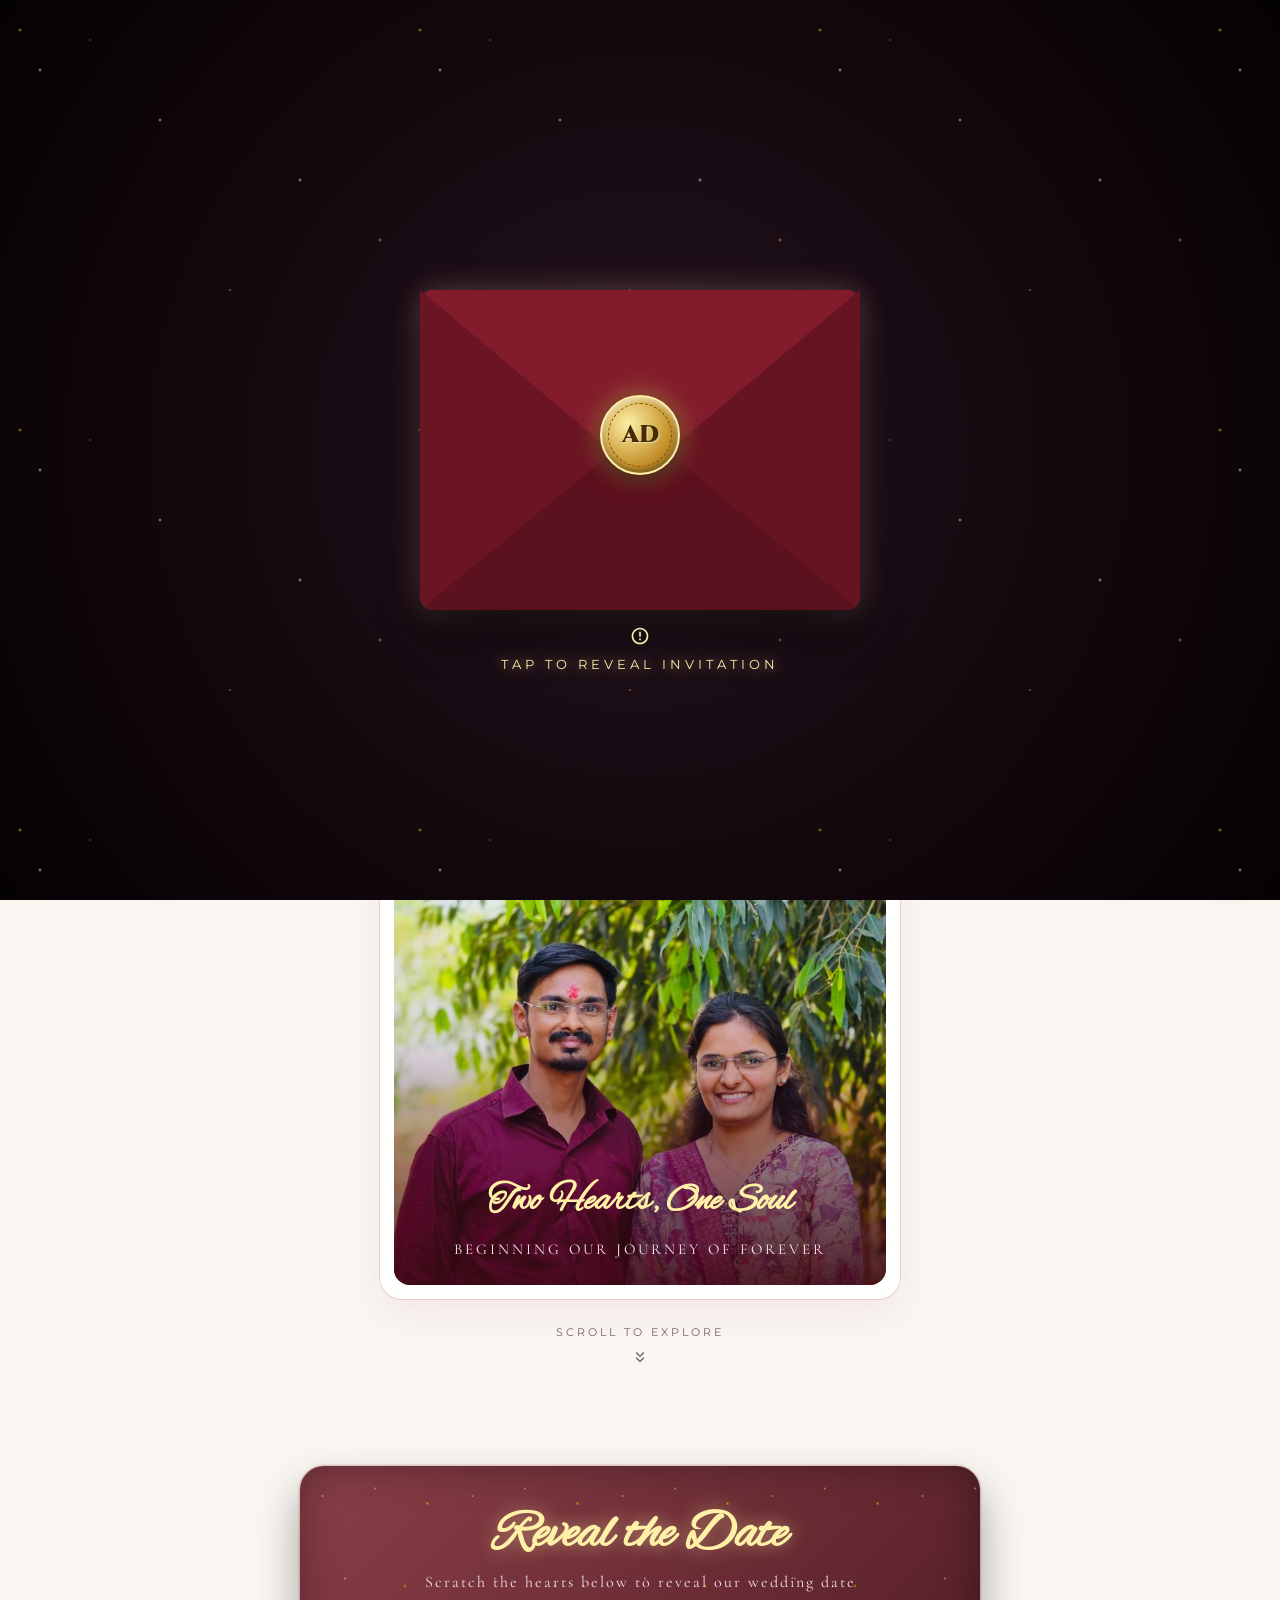
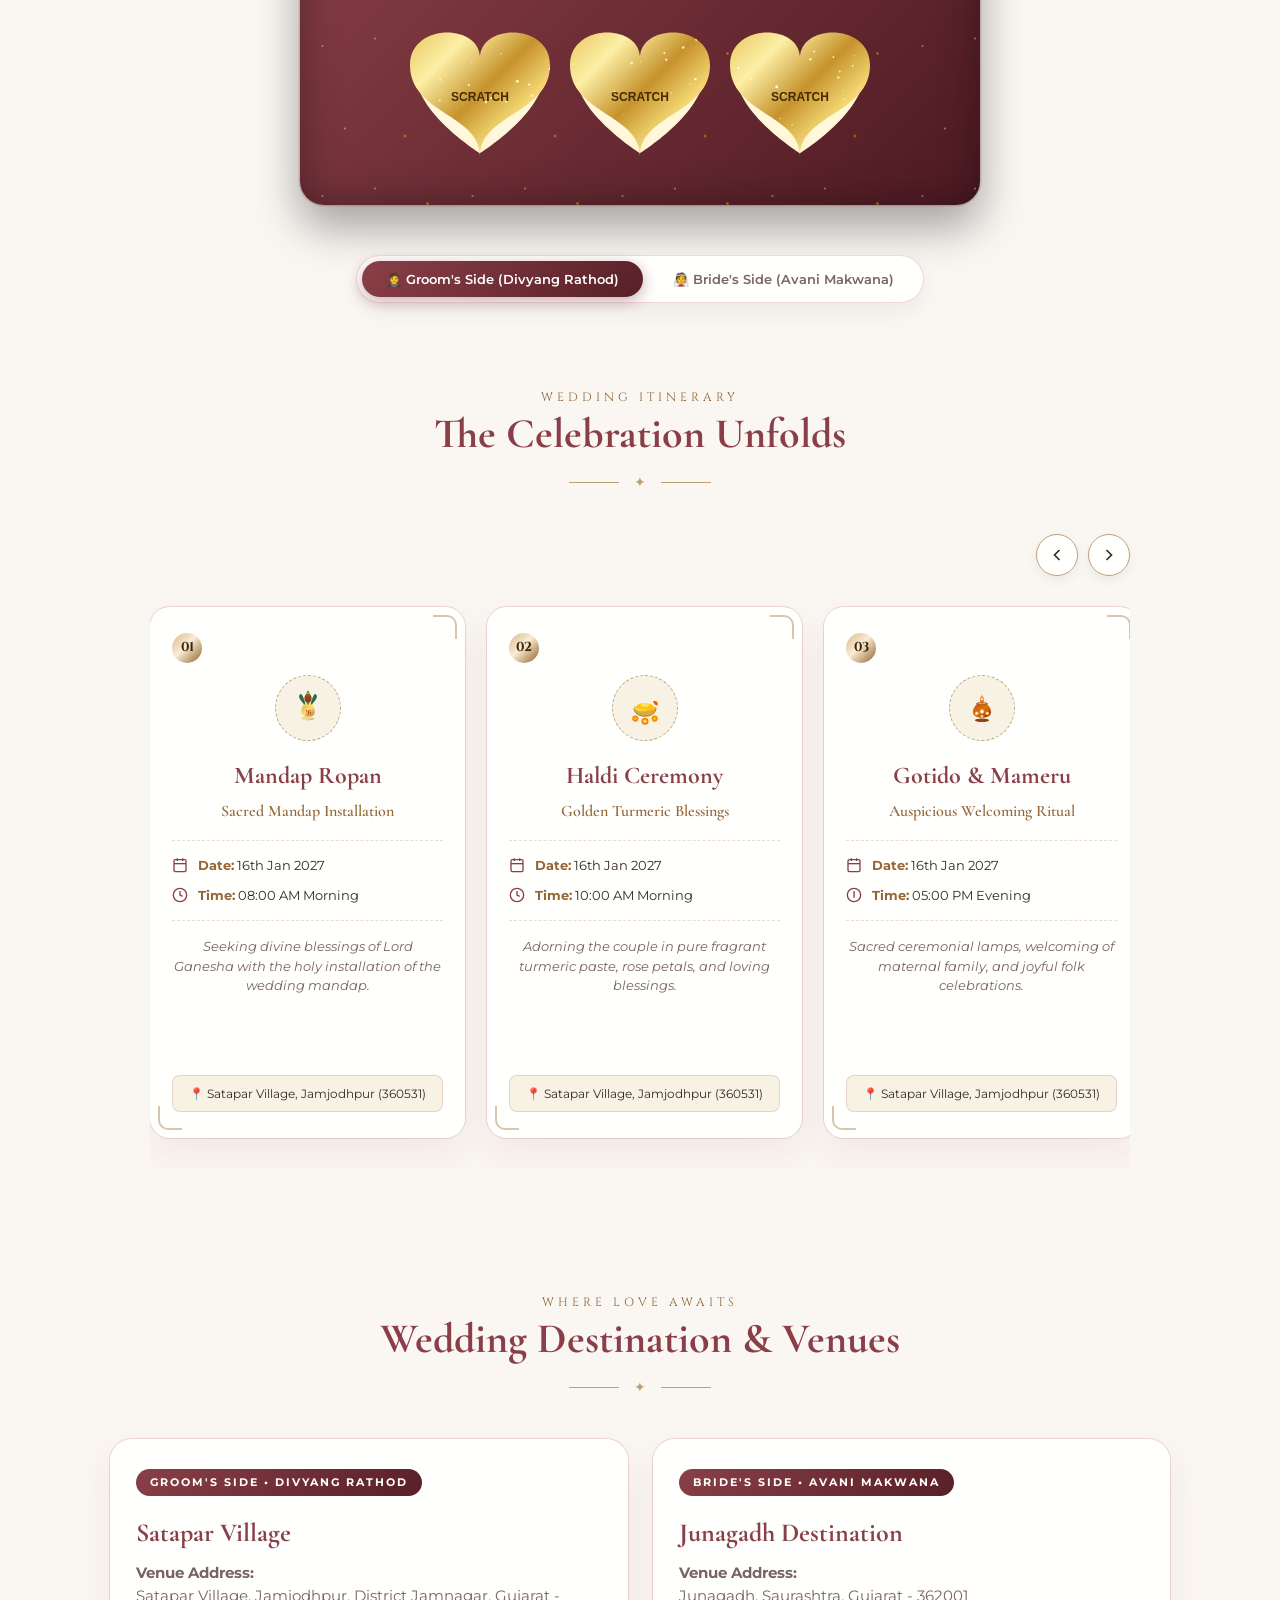
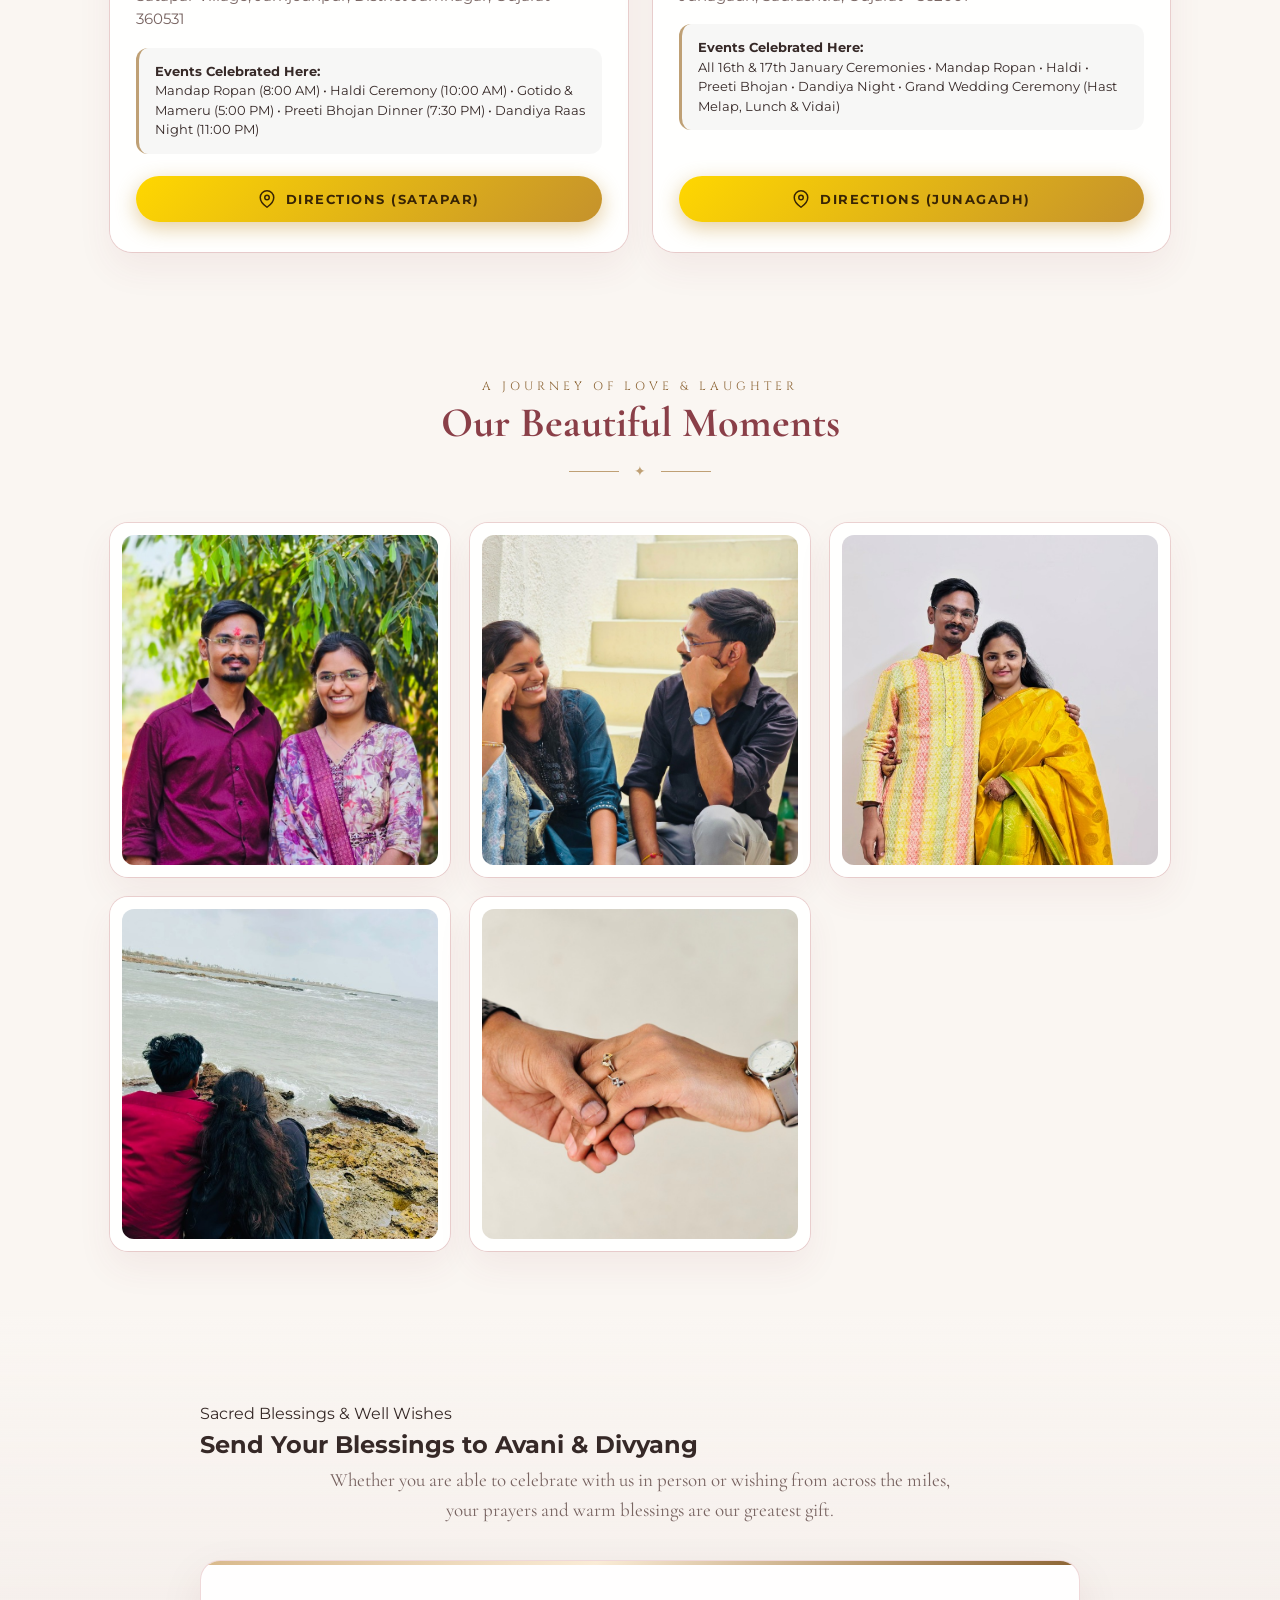
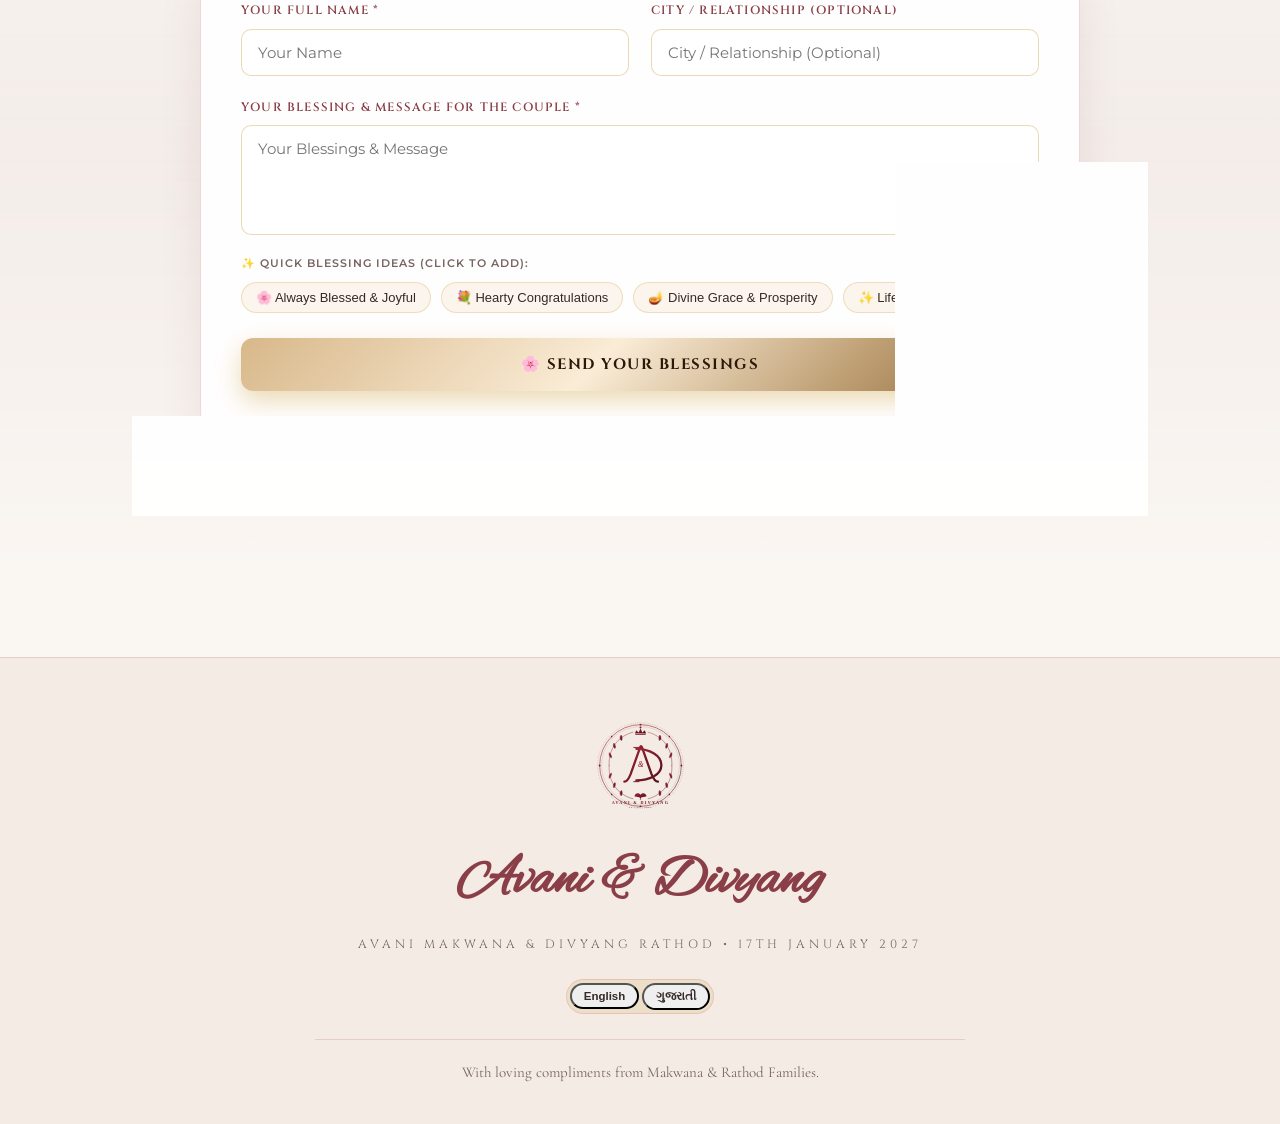
==== index.html @ 3aa47f98 "Avani and Divyang Royal Wedding Website with Modern Pastel Theme and Private Dashboard" ====
<!DOCTYPE html>
<html lang="en">
<head>
  <meta charset="UTF-8">
  <meta name="viewport" content="width=device-width, initial-scale=1.0, maximum-scale=5.0">
  <title>Avani &amp; Divyang | Royal Wedding Invitation</title>
  <meta name="description" content="Wedding celebration of Avani Makwana & Divyang Rathod - 17th January 2027. અવની મકવાણા અને દિવ્યાંગ રાઠોડનો શુભ લગ્ન મહોત્સવ.">
  <link rel="icon" type="image/svg+xml" href="assets/images/ad-logo.svg">

  <!-- Stylesheets -->
  <link rel="stylesheet" href="css/style.css">
  <link rel="stylesheet" href="css/envelope.css">
  <link rel="stylesheet" href="css/scratch.css">
</head>
<body>

  <!-- Audio Element -->
  <audio id="wedding-audio" loop preload="auto">
    <source src="assets/audio/wedding_music.m4a" type="audio/mp4">
  </audio>

  <!-- Floating Audio Controller (Bottom Right) -->
  <button id="audio-toggle" class="audio-toggle-float paused" aria-label="Toggle background music" title="Wedding Shehnai & Melody">
    <div class="audio-waves">
      <span class="audio-wave-bar"></span>
      <span class="audio-wave-bar"></span>
      <span class="audio-wave-bar"></span>
      <span class="audio-wave-bar"></span>
    </div>
  </button>

  <!-- ======================================================================
       3D ENVELOPE OPENING EXPERIENCE (MODAL OVERLAY)
       ====================================================================== -->
  <div id="envelope-modal" class="envelope-modal">
    <div class="envelope-stars"></div>
    
    <div id="envelope-wrapper" class="envelope-wrapper">
      <div class="envelope">
        <div class="pocket-left"></div>
        <div class="pocket-right"></div>
        <div class="pocket-bottom"></div>
        
        <!-- Inside Card that glides up -->
        <div class="card-slip">
          <div class="slip-shree">
            <span class="lang-en">|| Shree Ganeshay Namah ||</span>
            <span class="lang-gu">॥ શ્રી ગણેશાય નમઃ ॥</span>
          </div>
          <img src="assets/images/ad-logo.svg" alt="AD Monogram" class="slip-crest">
          <div class="slip-names">
            <span class="lang-en">Avani &amp; Divyang</span>
            <span class="lang-gu" style="font-family: 'Noto Serif Gujarati', serif; font-size: 28px;">અવની &amp; દિવ્યાંગ</span>
          </div>
          <div class="slip-fullnames">
            <span class="lang-en">Avani Makwana &amp; Divyang Rathod</span>
            <span class="lang-gu" style="font-family: 'Noto Serif Gujarati', serif; font-size: 13px;">અવની મકવાણા સંગાથે દિવ્યાંગ રાઠોડ</span>
          </div>
          <div class="slip-date">
            <span class="lang-en">17TH JANUARY 2027</span>
            <span class="lang-gu" style="font-family: 'Noto Serif Gujarati', serif;">૧૭ જાન્યુઆરી ૨૦૨૭</span>
          </div>
        </div>

        <!-- Top Flap -->
        <div class="flap-top"></div>

        <!-- Wax Seal: Always A & D -->
        <div id="wax-seal" class="wax-seal">
          <div class="wax-seal-inner">
            <span class="wax-seal-text">AD</span>
          </div>
        </div>
      </div>

      <!-- Tap to reveal pulsing hint -->
      <div class="tap-reveal-hint">
        <svg viewBox="0 0 24 24"><path d="M12 2C6.48 2 2 6.48 2 12s4.48 10 10 10 10-4.48 10-10S17.52 2 12 2zm0 18c-4.41 0-8-3.59-8-8s3.59-8 8-8 8 3.59 8 8-3.59 8-8 8zm-1-13h2v6h-2zm0 8h2v2h-2z"/></svg>
        <span class="lang-en">Tap to Reveal Invitation</span>
        <span class="lang-gu">કંકોતરી ખોલવા માટે ક્લિક કરો</span>
      </div>
    </div>
  </div>

  <!-- ======================================================================
       TOP NAVIGATION BAR (SINGLE URL WITH ENGLISH & GUJARATI BUTTONS)
       ====================================================================== -->
  <header class="site-header">
    <div class="nav-container">
      <a href="#hero" class="nav-monogram">
        <img src="assets/images/ad-logo.svg" alt="AD" class="nav-monogram-icon">
        <span>A &amp; D</span>
      </a>

      <div class="nav-controls">
        <!-- English and Gujarati Instant Toggle Buttons -->
        <div class="lang-switcher-group">
          <button id="btn-lang-en" class="lang-link-btn active" onclick="setLanguage('en')">English</button>
          <button id="btn-lang-gu" class="lang-link-btn" onclick="setLanguage('gu')">ગુજરાતી</button>
        </div>

        <!-- Day / Night Mode Toggle -->
        <button id="theme-toggle" class="theme-btn" aria-label="Toggle Night Mode" title="Light / Dark Theme">
          <svg width="18" height="18" viewBox="0 0 24 24" fill="none" stroke="currentColor" stroke-width="2"><path d="M21 12.79A9 9 0 1 1 11.21 3 7 7 0 0 0 21 12.79z"/></svg>
        </button>
      </div>
    </div>
  </header>

  <!-- ======================================================================
       HERO & AUSPICIOUS INVOCATION
       ====================================================================== -->
  <section id="hero" class="hero-section">
    <div class="container">

      <!-- Auspicious Shree Ganesha -->
      <div class="shree-ganesh-block">
        <img src="assets/images/ganesha.svg" alt="Lord Ganesha" class="ganesh-symbol">
        <div class="shree-ganesh-text">
          <span class="lang-en">|| Shree Ganeshay Namah ||</span>
          <span class="lang-gu">॥ શ્રી ગણેશાય નમઃ ॥</span>
        </div>
        <p class="shree-shlok lang-en">“May Lord Ganesha bless this union with wisdom, joy, and eternal harmony.”</p>
        <p class="shree-shlok lang-gu">“વક્રતુણ્ડ મહાકાય સૂર્યકોટિ સમપ્રભ । નિર્વિઘ્નં કુરુ મે દેવ સર્વકાર્યેષુ સર્વદા ॥”</p>
      </div>

      <!-- Luxury AD Monogram Logo Crest (Deep Crimson, No Gold) -->
      <div class="ad-crest-wrapper" onclick="window.reopenEnvelope()" title="Click to view Envelope opening animation again">
        <img src="assets/images/ad-logo.svg" alt="Avani & Divyang Monogram Logo" class="ad-crest-img">
      </div>

      <p class="wedding-invite-heading lang-en">Together with their families, invite you to celebrate</p>
      <p class="wedding-invite-heading lang-gu" style="font-family: 'Noto Serif Gujarati', serif; font-size: 15px;">સ્નેહી સ્વજન, આપશ્રીને સહર્ષ જણાવતાં આનંદ થાય છે કે</p>

      <h1 class="couple-names-grand">
        <span class="lang-en">Avani &amp; Divyang</span>
        <span class="lang-gu" style="font-family: 'Noto Serif Gujarati', serif; font-size: 56px;">અવની અને દિવ્યાંગ</span>
      </h1>

      <h2 class="couple-full-names lang-en">Avani Makwana <span>with</span> Divyang Rathod</h2>
      <h2 class="couple-full-names lang-gu" style="font-family: 'Noto Serif Gujarati', serif;">
        અવની મકવાણા <span>સંગાથે</span> દિવ્યાંગ રાઠોડ
      </h2>

      <!-- Wedding Date Pill -->
      <div class="wedding-main-date-badge">
        <div class="date-day">
          <span class="lang-en">17</span>
          <span class="lang-gu">૧૭</span>
        </div>
        <div class="date-divider"></div>
        <div class="date-details">
          <div class="date-month-year">
            <span class="lang-en">JANUARY 2027</span>
            <span class="lang-gu">જાન્યુઆરી ૨૦૨૭</span>
          </div>
          <div class="date-city">
            <span class="lang-en">JUNAGADH, GUJARAT</span>
            <span class="lang-gu">જૂનાગઢ, ગુજરાત</span>
          </div>
        </div>
      </div>

      <!-- Hero Couple Portrait Showcase -->
      <div class="hero-portrait-card">
        <div class="hero-portrait-img-box">
          <img src="assets/images/couple-1.jpg" alt="Avani and Divyang" class="hero-portrait-img">
          <div class="hero-portrait-overlay">
            <h3 class="hero-tagline lang-en">Two Hearts, One Soul</h3>
            <p class="hero-subtag lang-en">Beginning our journey of forever</p>
            <h3 class="hero-tagline lang-gu" style="font-family: 'Noto Serif Gujarati', serif; font-size: 26px;">બે હૃદય, એક પવિત્ર બંધન</h3>
            <p class="hero-subtag lang-gu" style="font-family: 'Noto Serif Gujarati', serif; font-size: 14px;">જીવનભરના સંગાથની મંગલ શરૂઆત</p>
          </div>
        </div>
      </div>

      <div class="scroll-hint">
        <span class="lang-en">Scroll to Explore</span>
        <span class="lang-gu">નીચે સ્ક્રોલ કરી વિગતો જુઓ</span>
        <svg width="18" height="18" viewBox="0 0 24 24" fill="none" stroke="currentColor" stroke-width="2"><path d="M7 13l5 5 5-5M7 6l5 5 5-5"/></svg>
      </div>

    </div>
  </section>

  <!-- ======================================================================
       INTERACTIVE "REVEAL THE DATE" SCRATCH CARD
       ====================================================================== -->
  <section class="container">
    <div class="scratch-section">
      <div class="scratch-header">
        <h2 class="scratch-title lang-en">Reveal the Date</h2>
        <p class="scratch-subtitle lang-en">Scratch the hearts below to reveal our wedding date</p>
        <h2 class="scratch-title lang-gu" style="font-family: 'Noto Serif Gujarati', serif; font-size: 34px;">તારીખ દર્શન</h2>
        <p class="scratch-subtitle lang-gu" style="font-family: 'Noto Serif Gujarati', serif; font-size: 15px;">શુભ લગ્ન તારીખ જાણવા નીચેના સોનેરી હૃદયને સ્ક્રેચ કરો</p>
      </div>

      <!-- 3 Golden Scratch Hearts (Day / Month / Year) -->
      <div class="hearts-container">
        <!-- Heart 1: Day -->
        <div class="heart-card" data-heart="day">
          <div class="heart-revealed">
            <span class="unit-label lang-en">DAY</span>
            <span class="unit-value lang-en">17</span>
            <span class="unit-label lang-gu">તારીખ</span>
            <span class="unit-value lang-gu">૧૭</span>
          </div>
          <canvas class="heart-canvas"></canvas>
        </div>

        <!-- Heart 2: Month -->
        <div class="heart-card" data-heart="month">
          <div class="heart-revealed">
            <span class="unit-label lang-en">MONTH</span>
            <span class="unit-value lang-en">JAN</span>
            <span class="unit-label lang-gu">માસ</span>
            <span class="unit-value lang-gu" style="font-size: 20px;">જાન્યુ.</span>
          </div>
          <canvas class="heart-canvas"></canvas>
        </div>

        <!-- Heart 3: Year -->
        <div class="heart-card" data-heart="year">
          <div class="heart-revealed">
            <span class="unit-label lang-en">YEAR</span>
            <span class="unit-value lang-en">2027</span>
            <span class="unit-label lang-gu">વર્ષ</span>
            <span class="unit-value lang-gu">૨૦૨૭</span>
          </div>
          <canvas class="heart-canvas"></canvas>
        </div>
      </div>

      <!-- Reveal Celebration & Live Countdown Timer -->
      <div id="reveal-celebration" class="reveal-celebration">
        <div class="celebration-date-text lang-en">17th January 2027</div>
        <div class="celebration-tag lang-en">The Auspicious Wedding Day</div>
        <div class="celebration-date-text lang-gu">૧૭ જાન્યુઆરી ૨૦૨૭</div>
        <div class="celebration-tag lang-gu" style="font-family: 'Noto Serif Gujarati', serif; font-size: 26px;">શુભ લગ્ન સમારંભ દિન</div>

        <!-- Live Countdown Timer -->
        <div class="countdown-grid">
          <div class="countdown-box">
            <span id="count-days" class="countdown-number">00</span>
            <span id="label-days" class="countdown-label">Days</span>
          </div>
          <div class="countdown-box">
            <span id="count-hours" class="countdown-number">00</span>
            <span id="label-hours" class="countdown-label">Hours</span>
          </div>
          <div class="countdown-box">
            <span id="count-mins" class="countdown-number">00</span>
            <span id="label-mins" class="countdown-label">Minutes</span>
          </div>
          <div class="countdown-box">
            <span id="count-secs" class="countdown-number">00</span>
            <span id="label-secs" class="countdown-label">Seconds</span>
          </div>
        </div>

        <div class="scratch-actions">
          <button class="btn-gold" onclick="window.addToGoogleCalendar()">
            <svg width="18" height="18" viewBox="0 0 24 24" fill="none" stroke="currentColor" stroke-width="2"><rect x="3" y="4" width="18" height="18" rx="2" ry="2"/><line x1="16" y1="2" x2="16" y2="6"/><line x1="8" y1="2" x2="8" y2="6"/><line x1="3" y1="10" x2="21" y2="10"/></svg>
            <span class="lang-en">Save to Google Calendar</span>
            <span class="lang-gu">ગૂગલ કેલેન્ડરમાં ઉમેરો</span>
          </button>
        </div>
      </div>

    </div>
  </section>

  <!-- ======================================================================
       GROOM SIDE / BRIDE SIDE FILTER PILL
       ====================================================================== -->
  <div class="container">
    <div class="side-selector-container">
      <div class="side-toggle-pill">
        <button class="side-btn active" data-side="groom">
          <span class="lang-en">🤵 Groom's Side (Divyang Rathod)</span>
          <span class="lang-gu">🤵 વર પક્ષ (દિવ્યાંગ રાઠોડ)</span>
        </button>
        <button class="side-btn" data-side="bride">
          <span class="lang-en">👰 Bride's Side (Avani Makwana)</span>
          <span class="lang-gu">👰 કન્યા પક્ષ (અવની મકવાણા)</span>
        </button>
      </div>
    </div>
  </div>

  <!-- ======================================================================
       WEDDING ITINERARY & CEREMONY CARDS CAROUSEL
       (Attire / Paridhan Removed as Requested)
       ====================================================================== -->
  <section class="section-wrapper">
    <div class="container">
      <div class="section-header-box">
        <span class="section-mini-subtitle lang-en">Wedding Itinerary</span>
        <h2 class="section-main-title lang-en">The Celebration Unfolds</h2>
        <span class="section-mini-subtitle lang-gu">મંગલ પ્રસંગોની રૂપરેખા</span>
        <h2 class="section-main-title lang-gu">શુભ વિવાહ ઉત્સવ સમયાવલી</h2>
        <div class="section-divider-ornament">
          <span class="section-divider-line"></span>
          <span class="section-divider-icon">✦</span>
          <span class="section-divider-line"></span>
        </div>
      </div>

      <!-- Carousel Navigation Controls -->
      <div class="itinerary-carousel-container">
        <div class="carousel-nav-arrows">
          <button id="carousel-prev" class="carousel-btn" aria-label="Previous event">
            <svg width="20" height="20" viewBox="0 0 24 24" fill="none" stroke="currentColor" stroke-width="2"><path d="M15 18l-6-6 6-6"/></svg>
          </button>
          <button id="carousel-next" class="carousel-btn" aria-label="Next event">
            <svg width="20" height="20" viewBox="0 0 24 24" fill="none" stroke="currentColor" stroke-width="2"><path d="M9 18l6-6-6-6"/></svg>
          </button>
        </div>

        <div id="itinerary-track" class="itinerary-track">

          <!-- 1. Mandap Ropan -->
          <div class="event-card" data-day="16">
            <div class="event-num-badge">
              <span class="lang-en">01</span>
              <span class="lang-gu">૧</span>
            </div>
            <div class="event-icon-box">
              <img src="assets/images/mandap.svg" alt="Mandap Ropan">
            </div>
            <h3 class="event-title-main lang-en">Mandap Ropan</h3>
            <div class="event-title-sub lang-en">Sacred Mandap Installation</div>
            <h3 class="event-title-main lang-gu">માંડવ રોપણ</h3>
            <div class="event-title-sub lang-gu">ગણેશ સ્થાપના અને માંડવા પૂજન</div>
            <ul class="event-info-list">
              <li class="event-info-item">
                <svg viewBox="0 0 24 24" fill="none" stroke="currentColor" stroke-width="2"><rect x="3" y="4" width="18" height="18" rx="2"/><line x1="16" y1="2" x2="16" y2="6"/><line x1="8" y1="2" x2="8" y2="6"/><line x1="3" y1="10" x2="21" y2="10"/></svg>
                <span class="lang-en"><strong>Date:</strong> 16th Jan 2027</span>
                <span class="lang-gu"><strong>તારીખ:</strong> ૧૬ જાન્યુઆરી ૨૦૨૭</span>
              </li>
              <li class="event-info-item">
                <svg viewBox="0 0 24 24" fill="none" stroke="currentColor" stroke-width="2"><circle cx="12" cy="12" r="10"/><polyline points="12 6 12 12 16 14"/></svg>
                <span class="lang-en"><strong>Time:</strong> 08:00 AM Morning</span>
                <span class="lang-gu"><strong>સમય:</strong> સવારે ૦૮:૦૦ કલાકે</span>
              </li>
            </ul>
            <p class="event-desc lang-en">Seeking divine blessings of Lord Ganesha with the holy installation of the wedding mandap.</p>
            <p class="event-desc lang-gu">શ્રી ગણેશજીની સ્થાપના અને મંગલ કલશ પૂજન સાથે શુભ લગ્ન મહોત્સવનો પવિત્ર પ્રારંભ.</p>
            <div class="event-location-pill">
              <span class="lang-en">📍 Satapar Village, Jamjodhpur (360531)</span>
              <span class="lang-gu">📍 સતાપર ગામ, જામજોધપુર (૩૬૦૫૩૧)</span>
            </div>
          </div>

          <!-- 2. Haldi Ceremony -->
          <div class="event-card" data-day="16">
            <div class="event-num-badge">
              <span class="lang-en">02</span>
              <span class="lang-gu">૨</span>
            </div>
            <div class="event-icon-box">
              <img src="assets/images/haldi.svg" alt="Haldi Ceremony">
            </div>
            <h3 class="event-title-main lang-en">Haldi Ceremony</h3>
            <div class="event-title-sub lang-en">Golden Turmeric Blessings</div>
            <h3 class="event-title-main lang-gu">પીઠી રસમ</h3>
            <div class="event-title-sub lang-gu">સુવર્ણ હળદી અને સ્નેહ અભિષેક</div>
            <ul class="event-info-list">
              <li class="event-info-item">
                <svg viewBox="0 0 24 24" fill="none" stroke="currentColor" stroke-width="2"><rect x="3" y="4" width="18" height="18" rx="2"/><line x1="16" y1="2" x2="16" y2="6"/><line x1="8" y1="2" x2="8" y2="6"/><line x1="3" y1="10" x2="21" y2="10"/></svg>
                <span class="lang-en"><strong>Date:</strong> 16th Jan 2027</span>
                <span class="lang-gu"><strong>તારીખ:</strong> ૧૬ જાન્યુઆરી ૨૦૨૭</span>
              </li>
              <li class="event-info-item">
                <svg viewBox="0 0 24 24" fill="none" stroke="currentColor" stroke-width="2"><circle cx="12" cy="12" r="10"/><polyline points="12 6 12 12 16 14"/></svg>
                <span class="lang-en"><strong>Time:</strong> 10:00 AM Morning</span>
                <span class="lang-gu"><strong>સમય:</strong> સવારે ૧૦:૦૦ કલાકે</span>
              </li>
            </ul>
            <p class="event-desc lang-en">Adorning the couple in pure fragrant turmeric paste, rose petals, and loving blessings.</p>
            <p class="event-desc lang-gu">કેસર-ચંદન અને હળદીના ઉબટાનથી નવયુગલને સ્નેહપૂર્ણ શૃંગાર અને વડીલોના આશીર્વાદ.</p>
            <div class="event-location-pill">
              <span class="lang-en">📍 Satapar Village, Jamjodhpur (360531)</span>
              <span class="lang-gu">📍 સતાપર ગામ, જામજોધપુર (૩૬૦૫૩૧)</span>
            </div>
          </div>

          <!-- 3. Gotido Ceremony -->
          <div class="event-card" data-day="16">
            <div class="event-num-badge">
              <span class="lang-en">03</span>
              <span class="lang-gu">૩</span>
            </div>
            <div class="event-icon-box">
              <img src="assets/images/gotido.svg" alt="Gotido Ceremony">
            </div>
            <h3 class="event-title-main lang-en">Gotido &amp; Mameru</h3>
            <div class="event-title-sub lang-en">Auspicious Welcoming Ritual</div>
            <h3 class="event-title-main lang-gu">ગોતિડો ઉત્સવ</h3>
            <div class="event-title-sub lang-gu">મોસાળ પક્ષ સ્વાગત અને દીપ પૂજન</div>
            <ul class="event-info-list">
              <li class="event-info-item">
                <svg viewBox="0 0 24 24" fill="none" stroke="currentColor" stroke-width="2"><rect x="3" y="4" width="18" height="18" rx="2"/><line x1="16" y1="2" x2="16" y2="6"/><line x1="8" y1="2" x2="8" y2="6"/><line x1="3" y1="10" x2="21" y2="10"/></svg>
                <span class="lang-en"><strong>Date:</strong> 16th Jan 2027</span>
                <span class="lang-gu"><strong>તારીખ:</strong> ૧૬ જાન્યુઆરી ૨૦૨૭</span>
              </li>
              <li class="event-info-item">
                <svg viewBox="0 0 24 24" fill="none" stroke="currentColor" stroke-width="2"><circle cx="12" cy="12" r="10"/><polyline points="12 6 12 16 14"/></svg>
                <span class="lang-en"><strong>Time:</strong> 05:00 PM Evening</span>
                <span class="lang-gu"><strong>સમય:</strong> સાંજે ૦૫:૦૦ કલાકે</span>
              </li>
            </ul>
            <p class="event-desc lang-en">Sacred ceremonial lamps, welcoming of maternal family, and joyful folk celebrations.</p>
            <p class="event-desc lang-gu">શુભ દીપાવલી શૈલીમાં ગરબો અને મોસાળું વધાવીને સ્નેહમિલનની ભવ્ય ઉજવણી.</p>
            <div class="event-location-pill">
              <span class="lang-en">📍 Satapar Village, Jamjodhpur (360531)</span>
              <span class="lang-gu">📍 સતાપર ગામ, જામજોધપુર (૩૬૦૫૩૧)</span>
            </div>
          </div>

          <!-- 4. Royal Dinner -->
          <div class="event-card" data-day="16">
            <div class="event-num-badge">
              <span class="lang-en">04</span>
              <span class="lang-gu">૪</span>
            </div>
            <div class="event-icon-box">
              <img src="assets/images/dinner.svg" alt="Royal Dinner">
            </div>
            <h3 class="event-title-main lang-en">Preeti Bhojan</h3>
            <div class="event-title-sub lang-en">Grand Evening Banquet</div>
            <h3 class="event-title-main lang-gu">શુભ પ્રીતિ ભોજન</h3>
            <div class="event-title-sub lang-gu">સાંજનું મિષ્ટાન અને ભોજન સમારંભ</div>
            <ul class="event-info-list">
              <li class="event-info-item">
                <svg viewBox="0 0 24 24" fill="none" stroke="currentColor" stroke-width="2"><rect x="3" y="4" width="18" height="18" rx="2"/><line x1="16" y1="2" x2="16" y2="6"/><line x1="8" y1="2" x2="8" y2="6"/><line x1="3" y1="10" x2="21" y2="10"/></svg>
                <span class="lang-en"><strong>Date:</strong> 16th Jan 2027</span>
                <span class="lang-gu"><strong>તારીખ:</strong> ૧૬ જાન્યુઆરી ૨૦૨૭</span>
              </li>
              <li class="event-info-item">
                <svg viewBox="0 0 24 24" fill="none" stroke="currentColor" stroke-width="2"><circle cx="12" cy="12" r="10"/><polyline points="12 6 12 12 16 14"/></svg>
                <span class="lang-en"><strong>Time:</strong> 07:30 PM Evening</span>
                <span class="lang-gu"><strong>સમય:</strong> સાંજે ૦૭:૩૦ કલાકે</span>
              </li>
            </ul>
            <p class="event-desc lang-en">A lavish royal feast of sweets, savories, and traditional Kathiyawadi flavors.</p>
            <p class="event-desc lang-gu">શુદ્ધ ઘીના કંસાર, પરંપરાગત મિષ્ટાન્ન અને કાઠિયાવાડી સ્વાદિષ્ટ વાનગીઓનો થાળ.</p>
            <div class="event-location-pill">
              <span class="lang-en">📍 Satapar Village, Jamjodhpur (360531)</span>
              <span class="lang-gu">📍 સતાપર ગામ, જામજોધપુર (૩૬૦૫૩૧)</span>
            </div>
          </div>

          <!-- 5. Dandiya Raas Night -->
          <div class="event-card" data-day="16">
            <div class="event-num-badge">
              <span class="lang-en">05</span>
              <span class="lang-gu">૫</span>
            </div>
            <div class="event-icon-box">
              <img src="assets/images/dandiya.svg" alt="Dandiya Raas Night">
            </div>
            <h3 class="event-title-main lang-en">Dandiya Raas Night</h3>
            <div class="event-title-sub lang-en">Garba &amp; Dandiya Beats</div>
            <h3 class="event-title-main lang-gu">દાંડિયા નાઈટ</h3>
            <div class="event-title-sub lang-gu">મહારાસ અને ગરબા ઉત્સવ</div>
            <ul class="event-info-list">
              <li class="event-info-item">
                <svg viewBox="0 0 24 24" fill="none" stroke="currentColor" stroke-width="2"><rect x="3" y="4" width="18" height="18" rx="2"/><line x1="16" y1="2" x2="16" y2="6"/><line x1="8" y1="2" x2="8" y2="6"/><line x1="3" y1="10" x2="21" y2="10"/></svg>
                <span class="lang-en"><strong>Date:</strong> 16th Jan 2027</span>
                <span class="lang-gu"><strong>તારીખ:</strong> ૧૬ જાન્યુઆરી ૨૦૨૭</span>
              </li>
              <li class="event-info-item">
                <svg viewBox="0 0 24 24" fill="none" stroke="currentColor" stroke-width="2"><circle cx="12" cy="12" r="10"/><polyline points="12 6 12 12 16 14"/></svg>
                <span class="lang-en"><strong>Time:</strong> 11:00 PM till Late Night</span>
                <span class="lang-gu"><strong>સમય:</strong> રાત્રે ૧૧:૦૦ કલાકે</span>
              </li>
            </ul>
            <p class="event-desc lang-en">Celebrate under the stars with rhythmic Dandiya beats and vibrant music.</p>
            <p class="event-desc lang-gu">ઢોલના તાલે અને દાંડિયાના ખખડાટે ગુજરાતના રંગે રંગાવાનો મંગલ પ્રસંગ.</p>
            <div class="event-location-pill">
              <span class="lang-en">📍 Satapar Village, Jamjodhpur (360531)</span>
              <span class="lang-gu">📍 સતાપર ગામ, જામજોધપુર (૩૬૦૫૩૧)</span>
            </div>
          </div>

          <!-- 6. The Grand Wedding Day (17th Jan) -->
          <div class="event-card" data-day="17" style="border: 1.5px solid var(--gold-primary);">
            <div class="event-num-badge" style="background: linear-gradient(135deg, #e11d48, #881337); color: #fff;">
              <span class="lang-en">06</span>
              <span class="lang-gu">૬</span>
            </div>
            <div class="event-icon-box">
              <img src="assets/images/wedding.svg" alt="Hast Melap & Mangal Fera">
            </div>
            <h3 class="event-title-main lang-en">The Wedding Ceremony</h3>
            <div class="event-title-sub lang-en">Hast Melap &amp; Sacred Feras</div>
            <h3 class="event-title-main lang-gu">શુભ લગ્ન સમારંભ</h3>
            <div class="event-title-sub lang-gu">હસ્ત મેળાપ, મંગલ ફેરા અને વિદાય</div>
            <ul class="event-info-list">
              <li class="event-info-item">
                <svg viewBox="0 0 24 24" fill="none" stroke="currentColor" stroke-width="2"><rect x="3" y="4" width="18" height="18" rx="2"/><line x1="16" y1="2" x2="16" y2="6"/><line x1="8" y1="2" x2="8" y2="6"/><line x1="3" y1="10" x2="21" y2="10"/></svg>
                <span class="lang-en"><strong>Date:</strong> 17th Jan 2027</span>
                <span class="lang-gu"><strong>તારીખ:</strong> ૧૭ જાન્યુઆરી ૨૦૨૭</span>
              </li>
              <li class="event-info-item">
                <svg viewBox="0 0 24 24" fill="none" stroke="currentColor" stroke-width="2"><circle cx="12" cy="12" r="10"/><polyline points="12 6 12 12 16 14"/></svg>
                <span class="lang-en"><strong>Rituals:</strong> Hast Melap &amp; 4 Sacred Vows</span>
                <span class="lang-gu"><strong>વિધિ:</strong> હસ્ત મેળાપ અને ૪ મંગલ ફેરા</span>
              </li>
              <li class="event-info-item">
                <svg viewBox="0 0 24 24" fill="none" stroke="currentColor" stroke-width="2"><circle cx="12" cy="12" r="10"/><polyline points="12 6 12 12 16 14"/></svg>
                <span class="lang-en"><strong>Wedding Lunch:</strong> 12:30 PM Noon</span>
                <span class="lang-gu"><strong>શુભ ભોજન:</strong> બપોરે ૧૨:૩૦ કલાકે</span>
              </li>
              <li class="event-info-item">
                <svg viewBox="0 0 24 24" fill="none" stroke="currentColor" stroke-width="2"><path d="M20.38 3.46L16 2a4 4 0 0 1-8 0L3.62 3.46a2 2 0 0 0-1.34 2.23l.58 3.47a1 1 0 0 0 .99.84H6v10c0 1.1.9 2 2 2h8a2 2 0 0 0 2-2V10h2.15a1 1 0 0 0 .99-.84l.58-3.47a2 2 0 0 0-1.34-2.23z"/></svg>
                <span class="lang-en"><strong>Farewell Vidai:</strong> 04:00 PM</span>
                <span class="lang-gu"><strong>વિદાય સમારંભ:</strong> સાંજે ૦૪:૦૦ કલાકે</span>
              </li>
            </ul>
            <p class="event-desc lang-en">Taking eternal vows around the sacred fire, followed by the heartfelt blessings of Vidai.</p>
            <p class="event-desc lang-gu">અગ્નિદેવની સાક્ષીએ સપ્તપદીના વચનો અને ભાવસભર કન્યા વિદાય.</p>
            <div class="event-location-pill" style="background: rgba(225, 29, 72, 0.15); font-weight: 600;">
              <span class="lang-en">📍 Junagadh, Gujarat (362001)</span>
              <span class="lang-gu">📍 જૂનાગઢ, ગુજરાત (૩૬૨૦૦૧)</span>
            </div>
          </div>

        </div>
      </div>
    </div>
  </section>

  <!-- ======================================================================
       GUJARATI CULTURAL TAHUKO SECTION (IN GUJARATI MODE)
       ========================================================================== -->
  <section class="container lang-gu">
    <div class="cultural-tahuko-box">
      <h3 class="tahuko-title">॥ સ્નેહ ટહૂકો ॥</h3>
      <p class="tahuko-verse">
        “લીલી પીળી કંકુ છાંટી કંકોતરી મોકલી, રૂડાં મોતીડે વધાવો કાજ...<br>
        હસ્તમેળાપે પધારી અવની અને દિવ્યાંગને આશીર્વાદ આપજો, વધશે અમારું માન!”
      </p>
    </div>
  </section>

  <!-- ======================================================================
       VENUES & DIRECTIONS SECTION
       (Groom: Satapar Only • Bride: Junagadh)
       ====================================================================== -->
  <section class="section-wrapper" id="venues">
    <div class="container">
      <div class="section-header-box">
        <span class="section-mini-subtitle lang-en">Where Love Awaits</span>
        <h2 class="section-main-title lang-en">Wedding Destination &amp; Venues</h2>
        <span class="section-mini-subtitle lang-gu">શુભ પ્રસંગ સ્થળ વિગતો</span>
        <h2 class="section-main-title lang-gu">સ્થળ અને સરનામું</h2>
        <div class="section-divider-ornament">
          <span class="section-divider-line"></span>
          <span class="section-divider-icon">✦</span>
          <span class="section-divider-line"></span>
        </div>
      </div>

      <div class="venues-grid">

        <!-- Groom's Side Venue Card: ONLY Satapar Village -->
        <div id="venue-groom" class="venue-card">
          <span class="venue-side-badge">
            <span class="lang-en">Groom's Side • Divyang Rathod</span>
            <span class="lang-gu">વર પક્ષ • દિવ્યાંગ રાઠોડ</span>
          </span>
          <h3 class="venue-name">
            <span class="lang-en">Satapar Village</span>
            <span class="lang-gu">સતાપર ગામ</span>
          </h3>
          <p class="venue-address-line">
            <span class="lang-en">
              <strong>Venue Address:</strong><br>
              Satapar Village, Jamjodhpur, District Jamnagar, Gujarat - 360531
            </span>
            <span class="lang-gu">
              <strong>સ્થળ સરનામું:</strong><br>
              મુ. સતાપર ગામ, તા. જામજોધપુર, જિ. જામનગર, ગુજરાત - ૩૬૦૫૩૧
            </span>
          </p>
          <div class="venue-event-list">
            <span class="lang-en">
              <strong>Events Celebrated Here:</strong><br>
              Mandap Ropan (8:00 AM) • Haldi Ceremony (10:00 AM) • Gotido &amp; Mameru (5:00 PM) • Preeti Bhojan Dinner (7:30 PM) • Dandiya Raas Night (11:00 PM)
            </span>
            <span class="lang-gu">
              <strong>સતાપર ખાતેના પ્રસંગો:</strong><br>
              માંડવ રોપણ (સવારે ૮:૦૦) • પીઠી રસમ (સવારે ૧૦:૦૦) • ગોતિડો (સાંજે ૫:૦૦) • પ્રીતિ ભોજન (સાંજે ૭:૩૦) • દાંડિયા નાઈટ (રાત્રે ૧૧:૦૦)
            </span>
          </div>
          <div class="venue-actions">
            <a href="https://maps.google.com/?q=Satapar,Jamjodhpur,Gujarat,360531" target="_blank" rel="noopener" class="btn-gold" style="width: 100%;">
              <svg width="18" height="18" viewBox="0 0 24 24" fill="none" stroke="currentColor" stroke-width="2"><path d="M21 10c0 7-9 13-9 13s-9-6-9-13a9 9 0 0 1 18 0z"/><circle cx="12" cy="10" r="3"/></svg>
              <span class="lang-en">Directions (Satapar)</span>
              <span class="lang-gu">સતાપર નકશો જુઓ</span>
            </a>
          </div>
        </div>

        <!-- Bride's Side Venue Card: Junagadh (No "Shahi Mukam") -->
        <div id="venue-bride" class="venue-card">
          <span class="venue-side-badge">
            <span class="lang-en">Bride's Side • Avani Makwana</span>
            <span class="lang-gu">કન્યા પક્ષ • અવની મકવાણા</span>
          </span>
          <h3 class="venue-name">
            <span class="lang-en">Junagadh Destination</span>
            <span class="lang-gu">જૂનાગઢ</span>
          </h3>
          <p class="venue-address-line">
            <span class="lang-en">
              <strong>Venue Address:</strong><br>
              Junagadh, Saurashtra, Gujarat - 362001
            </span>
            <span class="lang-gu">
              <strong>સ્થળ સરનામું:</strong><br>
              જૂનાગઢ, સૌરાષ્ટ્ર, ગુજરાત - ૩૬૨૦૦૧
            </span>
          </p>
          <div class="venue-event-list">
            <span class="lang-en">
              <strong>Events Celebrated Here:</strong><br>
              All 16th &amp; 17th January Ceremonies • Mandap Ropan • Haldi • Preeti Bhojan • Dandiya Night • Grand Wedding Ceremony (Hast Melap, Lunch &amp; Vidai)
            </span>
            <span class="lang-gu">
              <strong>જૂનાગઢ ખાતેના પ્રસંગો:</strong><br>
              માંડવ રોપણ, પીઠી રસમ, ગોતિડો, પ્રીતિ ભોજન, રાસ ગરબા અને ૧૭ જાન્યુઆરીએ શુભ લગ્ન સમારંભ (હસ્તમેળાપ, ભોજન અને વિદાય)
            </span>
          </div>
          <div class="venue-actions">
            <a href="https://maps.google.com/?q=Junagadh,Gujarat,362001" target="_blank" rel="noopener" class="btn-gold" style="width: 100%;">
              <svg width="18" height="18" viewBox="0 0 24 24" fill="none" stroke="currentColor" stroke-width="2"><path d="M21 10c0 7-9 13-9 13s-9-6-9-13a9 9 0 0 1 18 0z"/><circle cx="12" cy="10" r="3"/></svg>
              <span class="lang-en">Directions (Junagadh)</span>
              <span class="lang-gu">જૂનાગઢ નકશો જુઓ</span>
            </a>
          </div>
        </div>

      </div>
    </div>
  </section>

  <!-- ======================================================================
       PHOTO GALLERY ("OUR BEAUTIFUL MOMENTS")
       ====================================================================== -->
  <section class="section-wrapper" id="moments">
    <div class="container">
      <div class="section-header-box">
        <span class="section-mini-subtitle lang-en">A Journey of Love &amp; Laughter</span>
        <h2 class="section-main-title lang-en">Our Beautiful Moments</h2>
        <span class="section-mini-subtitle lang-gu">પ્રેમ અને સ્નેહની સુવર્ણ સ્મૃતિઓ</span>
        <h2 class="section-main-title lang-gu">અમારી સુંદર ક્ષણો</h2>
        <div class="section-divider-ornament">
          <span class="section-divider-line"></span>
          <span class="section-divider-icon">✦</span>
          <span class="section-divider-line"></span>
        </div>
      </div>

      <div class="gallery-grid">

        <!-- Photo 1 -->
        <div class="gallery-item">
          <div class="gallery-img-wrapper">
            <img src="assets/images/couple-1.jpg" alt="Avani and Divyang Portrait" class="gallery-img" loading="lazy">
            <div class="gallery-overlay lang-en">
              <h4 class="gallery-caption-title">Together Forever</h4>
              <p class="gallery-caption-sub">Avani &amp; Divyang</p>
            </div>
            <div class="gallery-overlay lang-gu">
              <h4 class="gallery-caption-title">જીવનભરનો સાથ</h4>
              <p class="gallery-caption-sub">અવની અને દિવ્યાંગ</p>
            </div>
          </div>
        </div>

        <!-- Photo 2 -->
        <div class="gallery-item">
          <div class="gallery-img-wrapper">
            <img src="assets/images/couple-2.jpg" alt="Candid Gaze" class="gallery-img" loading="lazy">
            <div class="gallery-overlay lang-en">
              <h4 class="gallery-caption-title">Silent Conversations</h4>
              <p class="gallery-caption-sub">A glance that said everything</p>
            </div>
            <div class="gallery-overlay lang-gu">
              <h4 class="gallery-caption-title">અણમોલ વાતો</h4>
              <p class="gallery-caption-sub">એક સ્મિત, હજાર લાગણી</p>
            </div>
          </div>
        </div>

        <!-- Photo 3 -->
        <div class="gallery-item">
          <div class="gallery-img-wrapper">
            <img src="assets/images/couple-3.jpg" alt="Traditional Silk" class="gallery-img" loading="lazy">
            <div class="gallery-overlay lang-en">
              <h4 class="gallery-caption-title">Golden Harmony</h4>
              <p class="gallery-caption-sub">Festive radiance &amp; smiles</p>
            </div>
            <div class="gallery-overlay lang-gu">
              <h4 class="gallery-caption-title">પીળા રંગનો ઉમંગ</h4>
              <p class="gallery-caption-sub">ઉત્સવ અને આહ્લાદ</p>
            </div>
          </div>
        </div>

        <!-- Photo 4 -->
        <div class="gallery-item">
          <div class="gallery-img-wrapper">
            <img src="assets/images/couple-4.jpg" alt="By the Sea" class="gallery-img" loading="lazy">
            <div class="gallery-overlay lang-en">
              <h4 class="gallery-caption-title">Endless Horizons</h4>
              <p class="gallery-caption-sub">Walking hand in hand</p>
            </div>
            <div class="gallery-overlay lang-gu">
              <h4 class="gallery-caption-title">અનંત ક્ષિતિજ</h4>
              <p class="gallery-caption-sub">હાથમાં હાથ પરોવીને</p>
            </div>
          </div>
        </div>

        <!-- Photo 5 -->
        <div class="gallery-item">
          <div class="gallery-img-wrapper">
            <img src="assets/images/couple-5.jpg" alt="Holding Hands & Rings" class="gallery-img" loading="lazy">
            <div class="gallery-overlay lang-en">
              <h4 class="gallery-caption-title">Sacred Bond</h4>
              <p class="gallery-caption-sub">A lifelong promise</p>
            </div>
            <div class="gallery-overlay lang-gu">
              <h4 class="gallery-caption-title">પવિત્ર સંકલ્પ</h4>
              <p class="gallery-caption-sub">સાત જનમનું અતૂટ બંધન</p>
            </div>
          </div>
        </div>

      </div>
    </div>
  </section>

  <!-- ======================================================================
       BLESSINGS & WELL WISHES SECTION (PURE LOVE & PRAYERS - NO MONEY)
       ====================================================================== -->
  <section id="blessings" class="section blessings-section">
    <div class="container blessings-container">
      
      <!-- Section Header -->
      <div class="section-header">
        <span class="section-badge lang-en">Sacred Blessings &amp; Well Wishes</span>
        <span class="section-badge lang-gu">શુભ આશીર્વાદ અને સ્નેહ સંદેશ</span>
        
        <h2 class="section-title">
          <span class="lang-en">Send Your Blessings to Avani &amp; Divyang</span>
          <span class="lang-gu" style="font-family: 'Noto Serif Gujarati', serif; font-size: 38px;">નવદંપતીને આપના મંગલ આશીર્વાદ પાઠવો</span>
        </h2>
        <div class="section-divider"></div>
        
        <p class="blessings-intro-note lang-en">
          Whether you are able to celebrate with us in person or wishing from across the miles, your prayers and warm blessings are our greatest gift.
        </p>
        <p class="blessings-intro-note lang-gu">
          આપ રૂબરૂ ઉપસ્થિત રહો કે દૂરથી સ્નેહભાવ મોકલો, આપના અમૂલ્ય આશીર્વાદ અને શુભકામનાઓ દિવ્યાંગ અને અવનીના જીવનની સૌથી મોટી મૂડી છે.
        </p>
      </div>

      <!-- Blessing Form Card -->
      <div class="blessing-form-card">
        <form id="wedding-blessing-form">
          
          <div class="blessing-form-grid">
            <!-- Guest Name -->
            <div class="blessing-input-group">
              <label for="blessing-name" class="blessing-label">
                <span class="lang-en">Your Full Name *</span>
                <span class="lang-gu">આપનું પૂરું નામ *</span>
              </label>
              <input type="text" id="blessing-name" class="blessing-input" required 
                placeholder="Your Name" 
                data-placeholder-en="Your Name" 
                data-placeholder-gu="આપનું નામ">
            </div>

            <!-- City / Relation -->
            <div class="blessing-input-group">
              <label for="blessing-city" class="blessing-label">
                <span class="lang-en">City / Relationship (Optional)</span>
                <span class="lang-gu">ગામ / શહેર અથવા સંબંધ (વૈકલ્પિક)</span>
              </label>
              <input type="text" id="blessing-city" class="blessing-input" 
                placeholder="City / Relationship (Optional)" 
                data-placeholder-en="City / Relationship (Optional)" 
                data-placeholder-gu="ગામ / શહેર અથવા સંબંધ (વૈકલ્પિક)">
            </div>

            <!-- Blessing Message -->
            <div class="blessing-input-group full-width">
              <label for="blessing-message" class="blessing-label">
                <span class="lang-en">Your Blessing &amp; Message for the Couple *</span>
                <span class="lang-gu">નવદંપતી માટે આપનો શુભ આશીર્વાદ સંદેશ *</span>
              </label>
              <textarea id="blessing-message" class="blessing-textarea" required 
                placeholder="Your Blessings &amp; Message" 
                data-placeholder-en="Your Blessings &amp; Message" 
                data-placeholder-gu="આપનો આશીર્વાદ સંદેશ"></textarea>
            </div>
          </div>

          <!-- Quick Preset Chips -->
          <div class="blessing-presets-wrapper">
            <div class="blessing-presets-title">
              <span class="lang-en">✨ Quick Blessing Ideas (Click to Add):</span>
              <span class="lang-gu">✨ ઝડપી આશીર્વાદના શબ્દો (ઉમેરવા માટે ક્લિક કરો):</span>
            </div>
            <div class="blessing-chips">
              <button type="button" class="blessing-chip" data-text="સદા સુખી રહો અને બંનેનું દાંપત્ય જીવન પ્રેમથી મહેકતું રહે! 🌸">
                <span class="lang-en">🌸 Always Blessed &amp; Joyful</span>
                <span class="lang-gu">🌸 સદા સુખી રહો!</span>
              </button>
              <button type="button" class="blessing-chip" data-text="ખૂબ ખૂબ અભિનંદન અને સુખી જીવનની મંગલકામનાઓ! 💐">
                <span class="lang-en">💐 Hearty Congratulations</span>
                <span class="lang-gu">💐 ખૂબ ખૂબ મંગલકામનાઓ!</span>
              </button>
              <button type="button" class="blessing-chip" data-text="શ્રી ગણેશજી અને કુળદેવી આપના જીવનમાં સદા સુખ, શાંતિ અને સમૃદ્ધિ આપે! 🪔">
                <span class="lang-en">🪔 Divine Grace &amp; Prosperity</span>
                <span class="lang-gu">🪔 શ્રી ગણેશજી સદા રક્ષા કરે!</span>
              </button>
              <button type="button" class="blessing-chip" data-text="Wishing Divyang &amp; Avani a lifetime of endless love, togetherness and beautiful memories! ✨">
                <span class="lang-en">✨ Lifetime of Endless Love</span>
                <span class="lang-gu">✨ સાત જનમનું સુખી બંધન!</span>
              </button>
            </div>
          </div>

          <!-- Submit Button -->
          <button type="submit" class="btn-send-blessing">
            <span class="lang-en">🌸 Send Your Blessings</span>
            <span class="lang-gu">🌸 આપના આશીર્વાદ મોકલો</span>
          </button>

          <!-- Success Alert Message -->
          <div id="blessing-success-msg" class="blessing-success-msg">
            <span class="lang-en">✨ Thank you! Your warm blessings have been received with love and gratitude by Divyang &amp; Avani.</span>
            <span class="lang-gu">✨ આપના પવિત્ર આશીર્વાદ અને સ્નેહભાવ બદલ દિવ્યાંગ અને અવની તરફથી હૃદયપૂર્વક આભાર!</span>
          </div>

        </form>
      </div>

    </div>
  </section>

  <!-- Lightbox Modal -->
  <div id="lightbox-modal" class="lightbox-modal">
    <div class="lightbox-content">
      <button id="lightbox-close" class="lightbox-close" aria-label="Close image">&times;</button>
      <img id="lightbox-img" src="" alt="Enlarged photo" class="lightbox-img">
      <div id="lightbox-caption" class="lightbox-caption"></div>
    </div>
  </div>

  <!-- ======================================================================
       FOOTER
       ====================================================================== -->
  <footer class="site-footer">
    <div class="container">
      <img src="assets/images/ad-logo.svg" alt="AD Crest" class="footer-crest">
      <h3 class="footer-couple-names">
        <span class="lang-en">Avani &amp; Divyang</span>
        <span class="lang-gu" style="font-family: 'Noto Serif Gujarati', serif; font-size: 42px;">અવની અને દિવ્યાંગ</span>
      </h3>
      <p class="footer-tag">
        <span class="lang-en">Avani Makwana &amp; Divyang Rathod • 17th January 2027</span>
        <span class="lang-gu">અવની મકવાણા અને દિવ્યાંગ રાઠોડ • ૧૭ જાન્યુઆરી ૨૦૨૭</span>
      </p>

      <div style="margin-bottom: 25px;">
        <div class="lang-switcher-group" style="background: rgba(197, 146, 44, 0.15); display: inline-flex;">
          <button class="lang-link-btn" onclick="setLanguage('en')">English</button>
          <button class="lang-link-btn" onclick="setLanguage('gu')">ગુજરાતી</button>
        </div>
      </div>

      <p class="footer-copy lang-en">
        With loving compliments from Makwana &amp; Rathod Families.
      </p>
      <p class="footer-copy lang-gu">
        ॥ લિ. મકવાણા અને રાઠોડ પરિવારના ભાવભર્યા સ્નેહવંદન ॥
      </p>
    </div>
  </footer>

  <!-- Scripts -->
  <script src="js/confetti.js"></script>
  <script src="js/envelope.js"></script>
  <script src="js/scratch.js"></script>
  <script src="js/tracker.js"></script>
  <script src="js/main.js"></script>
  <script src="js/blessings.js"></script>
</body>
</html>
---- css/style.css ----
/* ==========================================================================
   ROYAL WEDDING INVITATION LUXURY STYLESHEET (V2 - ENHANCED THEME & FONTS)
   Avani Makwana & Divyang Rathod | 17th January 2027
   ========================================================================== */

@import url('https://fonts.googleapis.com/css2?family=Alex+Brush&family=Cinzel:wght@400;600;700;900&family=Cinzel+Decorative:wght@700&family=Cormorant+Garamond:ital,wght@0,400;0,600;0,700;1,400;1,600&family=Montserrat:wght@300;400;500;600;700&family=Noto+Sans+Gujarati:wght@300;400;500;600;700&family=Noto+Serif+Gujarati:wght@400;600;700;900&display=swap');

:root {
  /* Modern Luxury Pastel Wedding Palette */
  --pastel-rose: #d89fa3;
  --pastel-rose-light: #fdf2f2;
  --pastel-rose-deep: #8a3f48;
  
  --pastel-sage: #9bb7a3;
  --pastel-sage-light: #edf4ee;
  --pastel-sage-deep: #47634f;
  
  --pastel-peach: #f5cfb8;
  --pastel-champagne: #caa87a;
  --pastel-gradient: linear-gradient(135deg, #d89fa3 0%, #f5cfb8 50%, #caa87a 100%);
  
  --gold-primary: #bfa075;
  --gold-light: #faecd6;
  --gold-dark: #8c6434;
  --gold-gradient: linear-gradient(135deg, #d8b88a 0%, #faecd6 45%, #bfa075 75%, #8c6434 100%);
  
  --royal-wine: #8a3f48;
  --royal-wine-light: #a85860;
  --royal-wine-dark: #582027;
  
  /* Modern Cashmere & Soft Almond Pastel Ivory */
  --bg-primary: #faf6f2;
  --bg-secondary: #f4ece4;
  --bg-card: rgba(255, 255, 255, 0.92);
  
  --text-main: #362927;
  --text-muted: #786461;
  --text-gold: #966736;
  
  --card-border: rgba(216, 159, 163, 0.4);
  --card-shadow: 0 16px 36px rgba(138, 63, 72, 0.07);
  --header-bg: rgba(250, 246, 242, 0.95);

  --font-serif: 'Cormorant Garamond', 'Noto Serif Gujarati', serif;
  --font-script: 'Alex Brush', cursive;
  --font-royal: 'Cinzel', serif;
  --font-sans: 'Montserrat', 'Noto Sans Gujarati', sans-serif;
  --font-gujarati: 'Noto Serif Gujarati', serif;
}

/* Midnight Royal Emerald & Starlight Gold (Dark Mode) */
body.dark-mode {
  --bg-primary: #151316;
  --bg-secondary: #1c181e;
  --bg-card: rgba(28, 24, 30, 0.9);
  
  --text-main: #f5ede8;
  --text-muted: #bdaea9;
  --text-gold: #f2d8bf;
  
  --card-border: rgba(216, 159, 163, 0.35);
  --card-shadow: 0 20px 45px rgba(0, 0, 0, 0.6);
  --header-bg: rgba(21, 19, 22, 0.95);
  
  --royal-wine: #d89fa3;
  --royal-wine-light: #e8b4b8;
}

/* Reset & Base Setup */
*, *::before, *::after {
  box-sizing: border-box;
  margin: 0;
  padding: 0;
}

html {
  scroll-behavior: smooth;
}

body {
  background-color: var(--bg-primary);
  color: var(--text-main);
  font-family: var(--font-sans);
  line-height: 1.6;
  overflow-x: hidden;
  transition: background-color 0.4s ease, color 0.4s ease;
  position: relative;
}

/* Subtle Royal Damask Watermark */
body::before {
  content: '';
  position: fixed;
  inset: 0;
  background-image: 
    radial-gradient(circle at 15% 15%, rgba(197, 146, 44, 0.05) 0%, transparent 45%),
    radial-gradient(circle at 85% 85%, rgba(92, 17, 30, 0.05) 0%, transparent 45%);
  pointer-events: none;
  z-index: 0;
}

.container {
  width: 100%;
  max-width: 1100px;
  margin: 0 auto;
  padding: 0 20px;
  position: relative;
  z-index: 1;
}

/* ==========================================================================
   NAVIGATION BAR (FLOATING LUXURY HEADER)
   ========================================================================== */
.site-header {
  position: fixed;
  top: 0;
  left: 0;
  right: 0;
  z-index: 1000;
  background: var(--header-bg);
  backdrop-filter: blur(14px);
  -webkit-backdrop-filter: blur(14px);
  border-bottom: 1px solid var(--card-border);
  box-shadow: 0 4px 25px rgba(0,0,0,0.05);
  transition: all 0.3s ease;
}

.nav-container {
  max-width: 1160px;
  margin: 0 auto;
  padding: 10px 20px;
  display: flex;
  align-items: center;
  justify-content: space-between;
}

.nav-monogram {
  display: flex;
  align-items: center;
  gap: 10px;
  text-decoration: none;
  color: var(--royal-wine);
  font-family: var(--font-royal);
  font-size: 19px;
  font-weight: 700;
  letter-spacing: 2px;
}

body.dark-mode .nav-monogram {
  color: var(--gold-light);
}

.nav-monogram-icon {
  width: 36px;
  height: 36px;
}

.nav-controls {
  display: flex;
  align-items: center;
  gap: 8px;
  flex-wrap: wrap;
}

/* Language Switcher Group */
.lang-switcher-group {
  display: inline-flex;
  align-items: center;
  background: rgba(197, 146, 44, 0.12);
  border: 1px solid var(--card-border);
  border-radius: 25px;
  padding: 3px;
  gap: 3px;
}

.lang-link-btn {
  font-size: 11.5px;
  font-weight: 600;
  padding: 5px 12px;
  border-radius: 20px;
  text-decoration: none;
  color: var(--text-main);
  transition: all 0.25s ease;
  white-space: nowrap;
}

.lang-link-btn:hover {
  background: rgba(197, 146, 44, 0.2);
  color: var(--text-gold);
}

.lang-link-btn.active {
  background: var(--gold-gradient);
  color: #382405;
  box-shadow: 0 2px 8px rgba(197, 146, 44, 0.35);
  font-weight: 700;
}

/* Theme Toggle Button */
.theme-btn {
  width: 36px;
  height: 36px;
  border-radius: 50%;
  border: 1px solid var(--card-border);
  background: var(--bg-card);
  color: var(--text-main);
  cursor: pointer;
  display: flex;
  align-items: center;
  justify-content: center;
  transition: all 0.3s ease;
}

.theme-btn:hover {
  transform: scale(1.1);
  border-color: var(--gold-primary);
  color: var(--gold-primary);
}

/* Floating Audio Toggle (Bottom Right) */
.audio-toggle-float {
  position: fixed;
  bottom: 24px;
  right: 24px;
  z-index: 9999;
  width: 52px;
  height: 52px;
  border-radius: 50%;
  background: linear-gradient(135deg, var(--pastel-rose), var(--royal-wine));
  border: 2px solid var(--pastel-champagne);
  color: #fff;
  cursor: pointer;
  box-shadow: 0 8px 25px rgba(138, 63, 72, 0.35);
  display: flex;
  align-items: center;
  justify-content: center;
  transition: all 0.3s cubic-bezier(0.34, 1.56, 0.64, 1);
}

.audio-toggle-float:hover {
  transform: scale(1.12);
  box-shadow: 0 10px 30px rgba(197, 146, 44, 0.6);
}

.audio-waves {
  display: flex;
  align-items: center;
  gap: 3px;
  height: 18px;
}

.audio-wave-bar {
  width: 3px;
  height: 100%;
  background: #fff;
  border-radius: 2px;
  animation: waveBar 1.2s infinite ease-in-out;
}

.audio-toggle-float.paused .audio-wave-bar {
  animation-play-state: paused;
  height: 4px;
}

.audio-wave-bar:nth-child(1) { animation-delay: 0.1s; height: 60%; }
.audio-wave-bar:nth-child(2) { animation-delay: 0.3s; height: 100%; }
.audio-wave-bar:nth-child(3) { animation-delay: 0.2s; height: 80%; }
.audio-wave-bar:nth-child(4) { animation-delay: 0.4s; height: 40%; }

@keyframes waveBar {
  0%, 100% { transform: scaleY(0.3); }
  50% { transform: scaleY(1); }
}

/* ==========================================================================
   HERO & AUSPICIOUS INVOCATION SECTION
   ========================================================================== */
.hero-section {
  padding-top: 105px;
  padding-bottom: 50px;
  text-align: center;
  position: relative;
}

.shree-ganesh-block {
  margin-bottom: 25px;
  animation: fadeInDown 1s ease-out;
}

.ganesh-symbol {
  width: 82px;
  height: 90px;
  margin: 0 auto 12px;
  filter: drop-shadow(0 6px 14px rgba(197, 146, 44, 0.35));
}

.shree-ganesh-text {
  font-family: var(--font-serif);
  font-size: 16px;
  font-weight: 700;
  letter-spacing: 3px;
  color: var(--royal-wine);
  text-transform: uppercase;
}

body.dark-mode .shree-ganesh-text {
  color: var(--gold-light);
}

.shree-shlok {
  font-family: var(--font-serif);
  font-size: 15px;
  color: var(--text-muted);
  margin-top: 5px;
  font-style: italic;
  max-width: 650px;
  margin-left: auto;
  margin-right: auto;
}

/* Custom AD Monogram Presentation */
.ad-crest-wrapper {
  margin: 22px auto;
  width: 180px;
  height: 180px;
  position: relative;
  cursor: pointer;
  animation: zoomGlow 1.2s ease-out;
}

@keyframes zoomGlow {
  0% { transform: scale(0.8); opacity: 0; }
  100% { transform: scale(1); opacity: 1; }
}

.ad-crest-img {
  width: 100%;
  height: 100%;
  filter: drop-shadow(0 8px 24px rgba(197, 146, 44, 0.38));
  transition: transform 0.5s ease;
}

.ad-crest-wrapper:hover .ad-crest-img {
  transform: scale(1.05) rotate(1.5deg);
}

/* Couple Names & Grand Title */
.wedding-invite-heading {
  font-family: var(--font-serif);
  font-size: 16px;
  letter-spacing: 4px;
  text-transform: uppercase;
  color: var(--text-muted);
  margin-bottom: 12px;
}

.couple-names-grand {
  font-family: var(--font-script);
  font-size: 82px;
  color: var(--royal-wine);
  line-height: 1.1;
  margin-bottom: 8px;
  text-shadow: 0 2px 12px rgba(92, 17, 30, 0.12);
}

body.dark-mode .couple-names-grand {
  color: var(--gold-light);
  text-shadow: 0 0 25px rgba(253, 240, 166, 0.35);
}

.couple-full-names {
  font-family: var(--font-serif);
  font-size: 24px;
  font-weight: 600;
  letter-spacing: 4px;
  color: var(--text-main);
  text-transform: uppercase;
  margin-bottom: 22px;
}

.couple-full-names span {
  color: var(--gold-primary);
  font-style: italic;
  font-family: var(--font-serif);
  text-transform: lowercase;
  margin: 0 10px;
}

body.dark-mode .couple-full-names span {
  color: var(--gold-light);
}

.wedding-main-date-badge {
  display: inline-flex;
  align-items: center;
  gap: 14px;
  background: var(--bg-card);
  border: 1.5px solid var(--gold-primary);
  border-radius: 40px;
  padding: 10px 30px;
  box-shadow: 0 8px 25px rgba(0,0,0,0.06);
  margin-bottom: 35px;
}

.wedding-main-date-badge .date-day {
  font-family: var(--font-royal);
  font-size: 26px;
  font-weight: 700;
  color: var(--royal-wine);
}

body.dark-mode .wedding-main-date-badge .date-day {
  color: var(--gold-light);
}

.wedding-main-date-badge .date-divider {
  width: 1.5px;
  height: 28px;
  background: var(--gold-primary);
}

.wedding-main-date-badge .date-details {
  text-align: left;
  line-height: 1.25;
}

.wedding-main-date-badge .date-month-year {
  font-family: var(--font-serif);
  font-size: 16px;
  font-weight: 700;
  color: var(--text-main);
  letter-spacing: 1.5px;
}

.wedding-main-date-badge .date-city {
  font-size: 11px;
  letter-spacing: 2px;
  color: var(--text-muted);
  text-transform: uppercase;
}

/* Hero Portrait Card Showcase */
.hero-portrait-card {
  max-width: 520px;
  margin: 0 auto;
  background: var(--bg-card);
  border-radius: 22px;
  padding: 14px;
  box-shadow: var(--card-shadow), 0 0 0 1px var(--card-border);
  position: relative;
  overflow: hidden;
}

.hero-portrait-img-box {
  position: relative;
  width: 100%;
  height: 480px;
  border-radius: 16px;
  overflow: hidden;
  box-shadow: inset 0 0 20px rgba(0,0,0,0.2);
}

.hero-portrait-img {
  width: 100%;
  height: 100%;
  object-fit: cover;
  object-position: center 20%;
  transition: transform 0.8s ease;
}

.hero-portrait-card:hover .hero-portrait-img {
  transform: scale(1.04);
}

.hero-portrait-overlay {
  position: absolute;
  inset: 0;
  background: linear-gradient(to top, rgba(58, 8, 18, 0.88) 0%, rgba(58, 8, 18, 0.1) 50%, transparent 100%);
  display: flex;
  flex-direction: column;
  justify-content: flex-end;
  padding: 24px;
  color: #fff;
  text-align: center;
}

.hero-tagline {
  font-family: var(--font-script);
  font-size: 38px;
  color: #fef0a6;
  margin-bottom: 4px;
}

.hero-subtag {
  font-family: var(--font-serif);
  font-size: 15px;
  letter-spacing: 3px;
  text-transform: uppercase;
  color: #fce7f3;
}

/* Scroll to explore hint */
.scroll-hint {
  margin-top: 25px;
  display: inline-flex;
  flex-direction: column;
  align-items: center;
  gap: 6px;
  color: var(--text-muted);
  font-size: 11px;
  letter-spacing: 3px;
  text-transform: uppercase;
  animation: bounceHint 2s infinite ease-in-out;
}

@keyframes bounceHint {
  0%, 100% { transform: translateY(0); }
  50% { transform: translateY(6px); }
}

/* ==========================================================================
   SIDE SELECTOR TABS (GROOM SIDE VS BRIDE SIDE)
   ========================================================================== */
.side-selector-container {
  display: flex;
  justify-content: center;
  margin: 40px auto 20px;
}

.side-toggle-pill {
  background: var(--bg-card);
  border: 1.5px solid var(--card-border);
  border-radius: 40px;
  padding: 5px;
  display: inline-flex;
  gap: 6px;
  box-shadow: 0 8px 25px rgba(0,0,0,0.06);
}

.side-btn {
  border: none;
  background: transparent;
  padding: 10px 24px;
  border-radius: 30px;
  font-family: var(--font-sans);
  font-size: 13px;
  font-weight: 600;
  color: var(--text-muted);
  cursor: pointer;
  transition: all 0.3s ease;
  display: inline-flex;
  align-items: center;
  gap: 8px;
}

.side-btn.active {
  background: linear-gradient(135deg, var(--royal-wine), var(--royal-wine-dark));
  color: #fff;
  box-shadow: 0 4px 15px rgba(92, 17, 30, 0.35);
}

body.dark-mode .side-btn.active {
  background: var(--gold-gradient);
  color: #261601;
  box-shadow: 0 4px 15px rgba(197, 146, 44, 0.4);
}

/* ==========================================================================
   SECTION HEADERS & TITLES
   ========================================================================== */
.section-wrapper {
  padding: 60px 0;
  position: relative;
}

.section-header-box {
  text-align: center;
  margin-bottom: 40px;
}

.section-mini-subtitle {
  font-family: var(--font-royal);
  font-size: 12px;
  letter-spacing: 4px;
  text-transform: uppercase;
  color: var(--gold-dark);
  margin-bottom: 6px;
}

body.dark-mode .section-mini-subtitle {
  color: var(--gold-light);
}

.section-main-title {
  font-family: var(--font-serif);
  font-size: 42px;
  font-weight: 700;
  color: var(--royal-wine);
  line-height: 1.2;
}

body.dark-mode .section-main-title {
  color: #fefefe;
}

.section-divider-ornament {
  display: flex;
  align-items: center;
  justify-content: center;
  gap: 15px;
  margin: 12px auto 0;
}

.section-divider-line {
  width: 50px;
  height: 1.5px;
  background: var(--gold-primary);
}

.section-divider-icon {
  color: var(--gold-primary);
  font-size: 14px;
}

/* ==========================================================================
   CEREMONY ITINERARY CAROUSEL & CARDS
   ========================================================================== */
.itinerary-carousel-container {
  position: relative;
  max-width: 980px;
  margin: 0 auto;
}

.carousel-nav-arrows {
  display: flex;
  justify-content: flex-end;
  gap: 10px;
  margin-bottom: 16px;
}

.carousel-btn {
  width: 42px;
  height: 42px;
  border-radius: 50%;
  border: 1.5px solid var(--gold-primary);
  background: var(--bg-card);
  color: var(--text-main);
  cursor: pointer;
  display: flex;
  align-items: center;
  justify-content: center;
  transition: all 0.3s ease;
  box-shadow: 0 4px 12px rgba(0,0,0,0.06);
}

.carousel-btn:hover {
  background: var(--gold-primary);
  color: #fff;
  transform: scale(1.08);
}

.itinerary-track {
  display: flex;
  gap: 22px;
  overflow-x: auto;
  scroll-snap-type: x mandatory;
  scroll-behavior: smooth;
  padding: 15px 5px 30px;
  -ms-overflow-style: none;
  scrollbar-width: none;
}

.itinerary-track::-webkit-scrollbar {
  display: none;
}

/* 3D Ceremony Event Card */
.event-card {
  flex: 0 0 315px;
  scroll-snap-align: start;
  background: var(--bg-card);
  border-radius: 20px;
  padding: 26px 22px;
  box-shadow: var(--card-shadow), 0 0 0 1px var(--card-border);
  display: flex;
  flex-direction: column;
  position: relative;
  transition: transform 0.4s ease, box-shadow 0.4s ease;
  overflow: hidden;
}

.event-card:hover {
  transform: translateY(-8px);
  box-shadow: 0 25px 50px rgba(92, 17, 30, 0.16), 0 0 0 1.5px var(--gold-primary);
}

/* Gold Corner Accents on Card */
.event-card::before {
  content: '';
  position: absolute;
  top: 8px;
  right: 8px;
  width: 24px;
  height: 24px;
  border-top: 2px solid var(--gold-primary);
  border-right: 2px solid var(--gold-primary);
  border-top-right-radius: 10px;
  opacity: 0.6;
}

.event-card::after {
  content: '';
  position: absolute;
  bottom: 8px;
  left: 8px;
  width: 24px;
  height: 24px;
  border-bottom: 2px solid var(--gold-primary);
  border-left: 2px solid var(--gold-primary);
  border-bottom-left-radius: 10px;
  opacity: 0.6;
}

.event-num-badge {
  display: inline-flex;
  align-items: center;
  justify-content: center;
  width: 30px;
  height: 30px;
  border-radius: 50%;
  background: var(--gold-gradient);
  color: #382405;
  font-family: var(--font-royal);
  font-size: 13px;
  font-weight: 700;
  margin-bottom: 12px;
}

.event-icon-box {
  width: 66px;
  height: 66px;
  margin: 0 auto 16px;
  padding: 10px;
  border-radius: 50%;
  background: rgba(197, 146, 44, 0.12);
  border: 1px dashed var(--gold-primary);
  display: flex;
  align-items: center;
  justify-content: center;
}

.event-icon-box img {
  width: 100%;
  height: 100%;
  object-fit: contain;
}

.event-title-main {
  font-family: var(--font-serif);
  font-size: 24px;
  font-weight: 700;
  color: var(--royal-wine);
  text-align: center;
  margin-bottom: 4px;
}

body.dark-mode .event-title-main {
  color: var(--gold-light);
}

.event-title-sub {
  font-family: var(--font-serif);
  font-size: 16px;
  color: var(--text-gold);
  text-align: center;
  margin-bottom: 15px;
  font-weight: 600;
}

.event-info-list {
  list-style: none;
  border-top: 1px dashed var(--card-border);
  border-bottom: 1px dashed var(--card-border);
  padding: 14px 0;
  margin-bottom: 16px;
  display: flex;
  flex-direction: column;
  gap: 10px;
}

.event-info-item {
  display: flex;
  align-items: flex-start;
  gap: 10px;
  font-size: 13px;
  color: var(--text-main);
}

.event-info-item svg {
  width: 16px;
  height: 16px;
  color: var(--royal-wine);
  flex-shrink: 0;
  margin-top: 2px;
}

body.dark-mode .event-info-item svg {
  color: var(--gold-primary);
}

.event-info-item strong {
  color: var(--text-gold);
  min-width: 65px;
}

.event-desc {
  font-size: 13px;
  color: var(--text-muted);
  text-align: center;
  margin-bottom: 16px;
  font-style: italic;
  flex-grow: 1;
  line-height: 1.5;
}

.event-location-pill {
  background: rgba(197, 146, 44, 0.12);
  border: 1px solid var(--card-border);
  border-radius: 8px;
  padding: 8px 12px;
  font-size: 12px;
  color: var(--text-main);
  text-align: center;
  display: flex;
  align-items: center;
  justify-content: center;
  gap: 6px;
}

/* ==========================================================================
   VENUES & DIRECTIONS SECTION
   ========================================================================== */
.venues-grid {
  display: grid;
  grid-template-columns: repeat(auto-fit, minmax(320px, 1fr));
  gap: 25px;
  margin-top: 30px;
}

.venue-card {
  background: var(--bg-card);
  border-radius: 22px;
  padding: 30px 26px;
  box-shadow: var(--card-shadow), 0 0 0 1px var(--card-border);
  display: flex;
  flex-direction: column;
  transition: transform 0.3s ease;
}

.venue-card:hover {
  transform: translateY(-5px);
}

.venue-side-badge {
  align-self: flex-start;
  background: linear-gradient(135deg, var(--royal-wine), var(--royal-wine-dark));
  color: #fff;
  font-size: 11px;
  font-weight: 700;
  letter-spacing: 2px;
  text-transform: uppercase;
  padding: 5px 14px;
  border-radius: 20px;
  margin-bottom: 16px;
}

body.dark-mode .venue-side-badge {
  background: var(--gold-gradient);
  color: #261601;
}

.venue-name {
  font-family: var(--font-serif);
  font-size: 26px;
  font-weight: 700;
  color: var(--royal-wine);
  margin-bottom: 8px;
}

body.dark-mode .venue-name {
  color: var(--gold-light);
}

.venue-address-line {
  font-size: 14.5px;
  color: var(--text-muted);
  line-height: 1.6;
  margin-bottom: 16px;
}

.venue-event-list {
  background: rgba(0,0,0,0.03);
  border-radius: 12px;
  padding: 14px 16px;
  margin-bottom: 22px;
  font-size: 13px;
  color: var(--text-main);
  border-left: 3px solid var(--gold-primary);
  line-height: 1.5;
}

.venue-actions {
  margin-top: auto;
  display: flex;
  gap: 10px;
}

.venue-actions a {
  flex: 1;
  text-align: center;
  justify-content: center;
}

/* ==========================================================================
   PHOTO GALLERY ("OUR BEAUTIFUL MOMENTS")
   ========================================================================== */
.gallery-grid {
  display: grid;
  grid-template-columns: repeat(auto-fill, minmax(260px, 1fr));
  gap: 20px;
  margin-top: 30px;
}

.gallery-item {
  position: relative;
  background: var(--bg-card);
  border-radius: 18px;
  padding: 12px;
  box-shadow: var(--card-shadow), 0 0 0 1px var(--card-border);
  cursor: pointer;
  overflow: hidden;
  transition: transform 0.4s ease, box-shadow 0.4s ease;
}

.gallery-item:hover {
  transform: translateY(-6px) scale(1.02);
  box-shadow: 0 20px 40px rgba(0,0,0,0.2), 0 0 0 1.5px var(--gold-primary);
}

.gallery-img-wrapper {
  position: relative;
  width: 100%;
  height: 330px;
  border-radius: 12px;
  overflow: hidden;
}

.gallery-img {
  width: 100%;
  height: 100%;
  object-fit: cover;
  transition: transform 0.6s ease;
}

.gallery-item:hover .gallery-img {
  transform: scale(1.08);
}

.gallery-overlay {
  position: absolute;
  inset: 0;
  background: linear-gradient(to top, rgba(30, 8, 14, 0.88) 0%, transparent 60%);
  display: flex;
  flex-direction: column;
  justify-content: flex-end;
  padding: 18px;
  color: #fff;
  opacity: 0;
  transition: opacity 0.3s ease;
}

.gallery-item:hover .gallery-overlay {
  opacity: 1;
}

.gallery-caption-title {
  font-family: var(--font-script);
  font-size: 32px;
  color: #fef0a6;
  line-height: 1.1;
}

.gallery-caption-sub {
  font-family: var(--font-serif);
  font-size: 13px;
  letter-spacing: 2px;
  text-transform: uppercase;
  color: #fce7f3;
}

/* Lightbox Modal */
.lightbox-modal {
  position: fixed;
  inset: 0;
  z-index: 999999;
  background: rgba(8, 4, 6, 0.96);
  display: flex;
  align-items: center;
  justify-content: center;
  padding: 20px;
  opacity: 0;
  pointer-events: none;
  transition: opacity 0.3s ease;
}

.lightbox-modal.active {
  opacity: 1;
  pointer-events: all;
}

.lightbox-content {
  position: relative;
  max-width: 90vw;
  max-height: 85vh;
  display: flex;
  flex-direction: column;
  align-items: center;
}

.lightbox-img {
  max-width: 100%;
  max-height: 75vh;
  border-radius: 12px;
  border: 2px solid var(--gold-primary);
  box-shadow: 0 20px 60px rgba(0,0,0,0.8);
}

.lightbox-caption {
  color: #fef0a6;
  font-family: var(--font-serif);
  font-size: 18px;
  margin-top: 15px;
  text-align: center;
}

.lightbox-close {
  position: absolute;
  top: -45px;
  right: -10px;
  background: transparent;
  border: none;
  color: #fff;
  font-size: 34px;
  cursor: pointer;
}

/* ==========================================================================
   GUJARATI CULTURAL TAHUKO & TRADITIONS
   ========================================================================== */
.cultural-tahuko-box {
  background: linear-gradient(135deg, rgba(197, 146, 44, 0.14), rgba(92, 17, 30, 0.12));
  border: 1.5px dashed var(--gold-primary);
  border-radius: 22px;
  padding: 35px 25px;
  margin: 50px auto 30px;
  max-width: 780px;
  text-align: center;
  position: relative;
}

.tahuko-title {
  font-family: var(--font-serif);
  font-size: 24px;
  font-weight: 700;
  color: var(--royal-wine);
  margin-bottom: 14px;
}

body.dark-mode .tahuko-title {
  color: var(--gold-light);
}

.tahuko-verse {
  font-family: var(--font-serif);
  font-size: 17px;
  line-height: 1.8;
  color: var(--text-main);
  font-style: italic;
  max-width: 640px;
  margin: 0 auto;
}

/* ==========================================================================
   FOOTER
   ========================================================================== */
.site-footer {
  text-align: center;
  padding: 60px 20px 40px;
  background: var(--bg-secondary);
  border-top: 1px solid var(--card-border);
  margin-top: 60px;
}

.footer-crest {
  width: 95px;
  height: 95px;
  margin: 0 auto 16px;
  opacity: 0.95;
}

.footer-couple-names {
  font-family: var(--font-script);
  font-size: 56px;
  color: var(--royal-wine);
  margin-bottom: 8px;
}

body.dark-mode .footer-couple-names {
  color: var(--gold-light);
}

.footer-tag {
  font-family: var(--font-royal);
  font-size: 12px;
  letter-spacing: 4px;
  color: var(--text-muted);
  text-transform: uppercase;
  margin-bottom: 25px;
}

.footer-copy {
  font-family: var(--font-serif);
  font-size: 15px;
  color: var(--text-muted);
  border-top: 1px solid var(--card-border);
  padding-top: 20px;
  max-width: 650px;
  margin: 0 auto;
  line-height: 1.6;
}

/* ==========================================================================
   MOBILE & RESPONSIVE BREAKPOINTS
   ========================================================================== */
@media (max-width: 768px) {
  .hero-section {
    padding-top: 95px;
  }
  .couple-names-grand {
    font-size: 60px;
  }
  .couple-full-names {
    font-size: 18px;
    letter-spacing: 2.5px;
  }
  .hero-portrait-img-box {
    height: 380px;
  }
  .section-main-title {
    font-size: 32px;
  }
  .venues-grid {
    grid-template-columns: 1fr;
  }
  .gallery-grid {
    grid-template-columns: repeat(auto-fill, minmax(200px, 1fr));
  }
  .gallery-img-wrapper {
    height: 250px;
  }
}

@media (max-width: 480px) {
  .couple-names-grand {
    font-size: 48px;
  }
  .ad-crest-wrapper {
    width: 150px;
    height: 150px;
  }
  .wedding-main-date-badge {
    padding: 8px 18px;
  }
  .event-card {
    flex: 0 0 275px;
    padding: 22px 18px;
  }
  .lang-switcher-group {
    padding: 2px;
  }
  .lang-link-btn {
    font-size: 10px;
    padding: 4px 8px;
  }
}

/* ==========================================================================
   BLESSINGS & WELL WISHES SECTION (PURE LOVE & AUSPICIOUS PRAYERS)
   ========================================================================== */
.blessings-section {
  padding: 90px 0 110px;
  background: linear-gradient(180deg, var(--bg-primary) 0%, rgba(92, 17, 30, 0.04) 50%, var(--bg-primary) 100%);
  position: relative;
}

.blessings-container {
  max-width: 920px;
  margin: 0 auto;
}

.blessings-intro-note {
  max-width: 650px;
  margin: 0 auto 35px;
  font-family: var(--font-serif);
  font-size: 19px;
  color: var(--text-muted);
  text-align: center;
  line-height: 1.6;
}

.blessing-form-card {
  background: var(--bg-card);
  border: 1px solid var(--card-border);
  box-shadow: 0 15px 45px rgba(92, 17, 30, 0.08);
  border-radius: 20px;
  padding: 40px;
  margin-bottom: 55px;
  position: relative;
  overflow: hidden;
  backdrop-filter: blur(8px);
}

.blessing-form-card::before {
  content: '';
  position: absolute;
  top: 0;
  left: 0;
  right: 0;
  height: 4px;
  background: var(--gold-gradient);
}

.blessing-form-grid {
  display: grid;
  grid-template-columns: 1fr 1fr;
  gap: 22px;
  margin-bottom: 20px;
}

.blessing-input-group {
  display: flex;
  flex-direction: column;
  gap: 8px;
}

.blessing-input-group.full-width {
  grid-column: 1 / -1;
}

.blessing-label {
  font-family: var(--font-royal);
  font-size: 12px;
  font-weight: 600;
  text-transform: uppercase;
  letter-spacing: 1.2px;
  color: var(--royal-wine);
}

body.dark-mode .blessing-label {
  color: var(--gold-light);
}

.blessing-input,
.blessing-textarea {
  width: 100%;
  padding: 13px 16px;
  border: 1px solid rgba(197, 146, 44, 0.35);
  border-radius: 10px;
  background: rgba(255, 255, 255, 0.85);
  color: var(--text-main);
  font-family: var(--font-sans);
  font-size: 15px;
  transition: all 0.3s ease;
  outline: none;
}

body.dark-mode .blessing-input,
body.dark-mode .blessing-textarea {
  background: rgba(18, 28, 25, 0.9);
  border-color: rgba(229, 193, 88, 0.3);
  color: var(--text-main);
}

.blessing-input:focus,
.blessing-textarea:focus {
  border-color: var(--gold-primary);
  box-shadow: 0 0 0 3px rgba(197, 146, 44, 0.2);
}

.blessing-textarea {
  resize: vertical;
  min-height: 110px;
}

.blessing-presets-wrapper {
  margin: 15px 0 25px;
}

.blessing-presets-title {
  font-size: 11px;
  text-transform: uppercase;
  letter-spacing: 1px;
  color: var(--text-muted);
  margin-bottom: 10px;
  font-weight: 600;
}

.blessing-chips {
  display: flex;
  flex-wrap: wrap;
  gap: 10px;
}

.blessing-chip {
  background: rgba(197, 146, 44, 0.08);
  border: 1px solid rgba(197, 146, 44, 0.25);
  padding: 7px 14px;
  border-radius: 30px;
  font-size: 13px;
  color: var(--text-main);
  cursor: pointer;
  transition: all 0.25s ease;
  user-select: none;
}

.blessing-chip:hover {
  background: var(--royal-wine);
  color: #fff;
  border-color: var(--royal-wine);
  transform: translateY(-2px);
  box-shadow: 0 4px 12px rgba(92, 17, 30, 0.15);
}

.btn-send-blessing {
  display: inline-flex;
  align-items: center;
  justify-content: center;
  gap: 10px;
  width: 100%;
  padding: 16px 28px;
  background: var(--gold-gradient);
  color: #2b1807;
  font-family: var(--font-royal);
  font-size: 15px;
  font-weight: 700;
  letter-spacing: 1.5px;
  text-transform: uppercase;
  border: none;
  border-radius: 12px;
  cursor: pointer;
  box-shadow: 0 10px 25px rgba(197, 146, 44, 0.35);
  transition: all 0.3s cubic-bezier(0.165, 0.84, 0.44, 1);
}

.btn-send-blessing:hover {
  transform: translateY(-3px);
  box-shadow: 0 15px 35px rgba(197, 146, 44, 0.45);
}

.btn-send-blessing:active {
  transform: translateY(0);
}

.blessing-success-msg {
  display: none;
  margin-top: 25px;
  padding: 18px 24px;
  background: rgba(46, 125, 50, 0.1);
  border: 1px solid rgba(46, 125, 50, 0.3);
  border-radius: 12px;
  text-align: center;
  font-size: 15px;
  color: #2e7d32;
  animation: fadeIn 0.5s ease;
}

body.dark-mode .blessing-success-msg {
  background: rgba(76, 175, 80, 0.15);
  border-color: rgba(76, 175, 80, 0.4);
  color: #81c784;
}

/* ==========================================================================
   WALL OF BLESSINGS (LIVE CARDS & COUPLE CONTROLS)
   ========================================================================== */
.blessings-wall-wrapper {
  margin-top: 40px;
}

.blessings-wall-topbar {
  display: flex;
  align-items: center;
  justify-content: space-between;
  flex-wrap: wrap;
  gap: 16px;
  margin-bottom: 25px;
  padding-bottom: 18px;
  border-bottom: 1px solid rgba(197, 146, 44, 0.25);
}

.wall-heading-group {
  display: flex;
  align-items: center;
  gap: 12px;
}

.wall-heading-title {
  font-family: var(--font-royal);
  font-size: 20px;
  color: var(--royal-wine);
}

body.dark-mode .wall-heading-title {
  color: var(--gold-light);
}

.wall-count-pill {
  background: var(--royal-wine);
  color: #fff;
  font-size: 12px;
  font-weight: 700;
  padding: 3px 10px;
  border-radius: 20px;
}

/* Couple Host Control Bar (Excel, Copy, Live Feed) */
.couple-controls-bar {
  display: flex;
  align-items: center;
  gap: 10px;
  flex-wrap: wrap;
}

.btn-couple-tool {
  display: inline-flex;
  align-items: center;
  gap: 6px;
  padding: 9px 15px;
  border-radius: 8px;
  font-size: 12px;
  font-weight: 600;
  text-decoration: none;
  cursor: pointer;
  transition: all 0.25s ease;
  border: 1px solid rgba(197, 146, 44, 0.35);
  background: rgba(255, 255, 255, 0.9);
  color: var(--text-main);
  box-shadow: 0 2px 8px rgba(0, 0, 0, 0.04);
}

body.dark-mode .btn-couple-tool {
  background: rgba(22, 35, 31, 0.9);
  color: #fff;
}

.btn-couple-tool:hover {
  background: var(--royal-wine);
  color: #fff;
  border-color: var(--royal-wine);
  transform: translateY(-2px);
}

.btn-couple-tool.btn-accent {
  background: rgba(92, 17, 30, 0.08);
  color: var(--royal-wine);
  border-color: rgba(92, 17, 30, 0.25);
}

body.dark-mode .btn-couple-tool.btn-accent {
  color: var(--gold-light);
  border-color: rgba(229, 193, 88, 0.3);
}

/* Blessings Cards Container */
.blessings-cards-grid {
  display: grid;
  grid-template-columns: 1fr;
  gap: 18px;
}

.blessing-card {
  background: var(--bg-card);
  border: 1px solid var(--card-border);
  border-radius: 16px;
  padding: 24px 28px;
  box-shadow: 0 8px 25px rgba(92, 17, 30, 0.04);
  transition: transform 0.25s ease, box-shadow 0.25s ease;
  position: relative;
}

.blessing-card:hover {
  transform: translateY(-2px);
  box-shadow: 0 12px 30px rgba(92, 17, 30, 0.09);
  border-color: var(--gold-primary);
}

.blessing-card-header {
  display: flex;
  align-items: center;
  gap: 14px;
  margin-bottom: 14px;
}

.blessing-avatar {
  width: 44px;
  height: 44px;
  border-radius: 50%;
  background: linear-gradient(135deg, var(--royal-wine) 0%, #8b1e30 100%);
  color: #fff;
  display: flex;
  align-items: center;
  justify-content: center;
  font-weight: 700;
  font-size: 14px;
  font-family: var(--font-royal);
  box-shadow: 0 4px 10px rgba(92, 17, 30, 0.25);
  flex-shrink: 0;
}

.blessing-meta {
  flex: 1;
}

.blessing-sender-name {
  font-family: var(--font-royal);
  font-size: 16px;
  font-weight: 700;
  color: var(--text-main);
  margin-bottom: 3px;
}

.blessing-pills {
  display: flex;
  align-items: center;
  gap: 8px;
  flex-wrap: wrap;
}

.blessing-city-pill,
.blessing-relation-pill {
  font-size: 11px;
  padding: 2px 8px;
  border-radius: 12px;
  background: rgba(197, 146, 44, 0.1);
  color: var(--text-muted);
}

.blessing-timestamp {
  font-size: 11px;
  color: var(--text-muted);
  font-family: var(--font-sans);
  flex-shrink: 0;
}

.blessing-card-body {
  position: relative;
  padding-left: 20px;
}

.blessing-quote-mark {
  position: absolute;
  left: 0;
  top: -12px;
  font-family: var(--font-serif);
  font-size: 40px;
  line-height: 1;
  color: var(--gold-primary);
  opacity: 0.4;
}

.blessing-quote-text {
  font-family: var(--font-serif);
  font-size: 17px;
  line-height: 1.6;
  color: var(--text-main);
  font-style: italic;
}

@media (max-width: 768px) {
  .blessing-form-card {
    padding: 25px 20px;
  }
  .blessing-form-grid {
    grid-template-columns: 1fr;
  }
  .blessings-wall-topbar {
    flex-direction: column;
    align-items: flex-start;
  }
  .couple-controls-bar {
    width: 100%;
  }
  .btn-couple-tool {
    flex: 1 1 auto;
    justify-content: center;
  }
}

/* Language Visibility Toggling for Single-URL Mode */
.lang-gu {
  display: none !important;
}
.lang-en {
  display: block;
}
span.lang-en, a.lang-en, strong.lang-en, em.lang-en {
  display: inline;
}

body.lang-mode-gu .lang-en {
  display: none !important;
}
body.lang-mode-gu .lang-gu {
  display: block !important;
}
body.lang-mode-gu span.lang-gu,
body.lang-mode-gu a.lang-gu,
body.lang-mode-gu strong.lang-gu,
body.lang-mode-gu em.lang-gu {
  display: inline !important;
}
---- css/envelope.css ----
/* ===================================================
   3D ENVELOPE OPENING & CARD REVEAL ANIMATION (V2)
   =================================================== */

.envelope-modal {
  position: fixed;
  inset: 0;
  z-index: 99999;
  background: radial-gradient(circle at center, #24141e 0%, #12070d 60%, #050204 100%);
  display: flex;
  align-items: center;
  justify-content: center;
  overflow: hidden;
  transition: opacity 1s cubic-bezier(0.4, 0, 0.2, 1), visibility 1s;
}

.envelope-modal.opened {
  opacity: 0;
  visibility: hidden;
  pointer-events: none;
}

/* Floating Stardust Sparkles */
.envelope-stars {
  position: absolute;
  inset: 0;
  pointer-events: none;
  background-image: 
    radial-gradient(2px 2px at 20px 30px, #ffd700, rgba(0,0,0,0)),
    radial-gradient(2px 2px at 40px 70px, #ffffff, rgba(0,0,0,0)),
    radial-gradient(1px 1px at 90px 40px, #ffdf73, rgba(0,0,0,0)),
    radial-gradient(2px 2px at 160px 120px, #ffeaa7, rgba(0,0,0,0)),
    radial-gradient(1.5px 1.5px at 230px 290px, #ffd700, rgba(0,0,0,0)),
    radial-gradient(2px 2px at 300px 180px, #ffffff, rgba(0,0,0,0)),
    radial-gradient(2px 2px at 380px 240px, #ffc048, rgba(0,0,0,0));
  background-repeat: repeat;
  background-size: 400px 400px;
  animation: starFloat 25s linear infinite;
  opacity: 0.65;
}

@keyframes starFloat {
  0% { transform: translateY(0); }
  100% { transform: translateY(-400px); }
}

/* Envelope Container */
.envelope-wrapper {
  position: relative;
  width: 90%;
  max-width: 440px;
  height: 320px;
  perspective: 1200px;
  cursor: pointer;
  transform: translateY(10px);
  animation: envEntrance 1s ease-out forwards;
}

@keyframes envEntrance {
  from {
    opacity: 0;
    transform: translateY(40px) scale(0.92);
  }
  to {
    opacity: 1;
    transform: translateY(0) scale(1);
  }
}

.envelope {
  position: relative;
  width: 100%;
  height: 100%;
  background: linear-gradient(145deg, #8a3f48, #4e1a22);
  border-radius: 14px;
  box-shadow: 
    0 25px 50px -12px rgba(0, 0, 0, 0.75),
    0 0 30px rgba(216, 159, 163, 0.35),
    inset 0 0 0 2px rgba(202, 168, 122, 0.4);
  transform-style: preserve-3d;
  transition: transform 0.6s ease;
}

.envelope-wrapper:hover .envelope {
  transform: translateY(-5px);
  box-shadow: 
    0 30px 60px -12px rgba(0, 0, 0, 0.85),
    0 0 45px rgba(216, 159, 163, 0.5),
    inset 0 0 0 2px rgba(202, 168, 122, 0.7);
}

.envelope::before {
  content: '';
  position: absolute;
  inset: 8px;
  border: 1px dashed rgba(253, 240, 166, 0.45);
  border-radius: 9px;
  pointer-events: none;
  z-index: 1;
}

/* Inside Card (Slides Up) */
.card-slip {
  position: absolute;
  top: 15px;
  left: 20px;
  right: 20px;
  height: 280px;
  background: linear-gradient(180deg, #fffdf8 0%, #fbf3e4 100%);
  border-radius: 10px;
  border: 1.5px solid #c5922c;
  box-shadow: 0 10px 25px rgba(0,0,0,0.25);
  display: flex;
  flex-direction: column;
  align-items: center;
  justify-content: center;
  padding: 24px 20px;
  text-align: center;
  z-index: 2;
  transition: transform 1.2s cubic-bezier(0.2, 0.8, 0.2, 1), opacity 0.8s;
}

.card-slip .slip-shree {
  font-family: 'Cormorant Garamond', 'Noto Serif Gujarati', serif;
  font-size: 15px;
  color: #7b1d2c;
  letter-spacing: 2px;
  margin-bottom: 6px;
  font-weight: 700;
}

.card-slip .slip-crest {
  width: 65px;
  height: 65px;
  margin-bottom: 8px;
}

.card-slip .slip-names {
  font-family: 'Alex Brush', cursive;
  font-size: 40px;
  color: #5c111e;
  line-height: 1.1;
  margin-bottom: 4px;
}

.card-slip .slip-fullnames {
  font-family: 'Cormorant Garamond', 'Noto Serif Gujarati', serif;
  font-size: 15px;
  color: #5c3516;
  letter-spacing: 2px;
  text-transform: uppercase;
  margin-bottom: 8px;
  font-weight: 600;
}

.card-slip .slip-date {
  font-family: 'Cinzel', 'Noto Sans Gujarati', serif;
  font-size: 14px;
  color: #a67018;
  font-weight: 700;
  letter-spacing: 2px;
  border-top: 1px solid #e5d5be;
  border-bottom: 1px solid #e5d5be;
  padding: 4px 15px;
}

/* Envelope Flaps */
.pocket-bottom {
  position: absolute;
  bottom: 0;
  left: 0;
  width: 0;
  height: 0;
  border-left: 220px solid transparent;
  border-right: 220px solid transparent;
  border-bottom: 180px solid #5c111e;
  border-bottom-left-radius: 14px;
  border-bottom-right-radius: 14px;
  z-index: 3;
}

.pocket-left {
  position: absolute;
  bottom: 0;
  left: 0;
  width: 0;
  height: 0;
  border-top: 160px solid transparent;
  border-bottom: 160px solid transparent;
  border-left: 230px solid #6b1523;
  border-bottom-left-radius: 14px;
  z-index: 3;
}

.pocket-right {
  position: absolute;
  bottom: 0;
  right: 0;
  width: 0;
  height: 0;
  border-top: 160px solid transparent;
  border-bottom: 160px solid transparent;
  border-right: 230px solid #671421;
  border-bottom-right-radius: 14px;
  z-index: 3;
}

/* Top Flap */
.flap-top {
  position: absolute;
  top: 0;
  left: 0;
  width: 0;
  height: 0;
  border-left: 220px solid transparent;
  border-right: 220px solid transparent;
  border-top: 185px solid #821c2c;
  border-top-left-radius: 14px;
  border-top-right-radius: 14px;
  transform-origin: top center;
  transition: transform 0.9s cubic-bezier(0.4, 0, 0.2, 1);
  z-index: 4;
}

/* Wax Seal with Gold AD Monogram */
.wax-seal {
  position: absolute;
  top: 145px;
  left: 50%;
  transform: translate(-50%, -50%);
  width: 80px;
  height: 80px;
  border-radius: 50%;
  background: radial-gradient(circle at 35% 35%, #fdf0a6, #c5922c 60%, #7a500b 100%);
  box-shadow: 
    0 4px 18px rgba(0, 0, 0, 0.55),
    0 0 25px rgba(229, 193, 88, 0.65),
    inset 0 2px 4px rgba(255, 255, 255, 0.7),
    inset 0 -2px 5px rgba(0, 0, 0, 0.4);
  display: flex;
  align-items: center;
  justify-content: center;
  border: 2px solid #fef0a6;
  z-index: 5;
  cursor: pointer;
  transition: transform 0.4s cubic-bezier(0.34, 1.56, 0.64, 1), opacity 0.5s;
}

.wax-seal:hover {
  transform: translate(-50%, -50%) scale(1.1);
  box-shadow: 
    0 6px 22px rgba(0, 0, 0, 0.6),
    0 0 32px rgba(253, 240, 166, 0.9);
}

.wax-seal-inner {
  width: 64px;
  height: 64px;
  border-radius: 50%;
  border: 1.5px dashed #7a500b;
  display: flex;
  flex-direction: column;
  align-items: center;
  justify-content: center;
}

.wax-seal-text {
  font-family: 'Cinzel', 'Cormorant Garamond', serif;
  font-size: 24px;
  font-weight: 900;
  color: #452b04;
  text-shadow: 1px 1px 1px rgba(255, 255, 255, 0.5);
  line-height: 1;
}

.tap-reveal-hint {
  position: absolute;
  bottom: -65px;
  left: 50%;
  transform: translateX(-50%);
  color: #fdf0a6;
  font-family: 'Montserrat', sans-serif;
  font-size: 13px;
  letter-spacing: 4px;
  text-transform: uppercase;
  white-space: nowrap;
  text-shadow: 0 0 12px rgba(253, 240, 166, 0.65);
  display: flex;
  flex-direction: column;
  align-items: center;
  gap: 8px;
  animation: pulseHint 2s infinite ease-in-out;
}

@keyframes pulseHint {
  0%, 100% {
    opacity: 0.8;
    transform: translateX(-50%) translateY(0);
  }
  50% {
    opacity: 1;
    transform: translateX(-50%) translateY(-5px);
  }
}

.tap-reveal-hint svg {
  width: 20px;
  height: 20px;
  fill: #fdf0a6;
}

.envelope-wrapper.open .flap-top {
  transform: rotateX(180deg);
  z-index: 1;
}

.envelope-wrapper.open .wax-seal {
  opacity: 0;
  transform: translate(-50%, -50%) scale(1.3);
  pointer-events: none;
}

.envelope-wrapper.open .card-slip {
  transform: translateY(-160px) scale(1.05);
  z-index: 10;
  box-shadow: 0 30px 60px rgba(0,0,0,0.6);
}

@media (max-width: 480px) {
  .envelope-wrapper {
    max-width: 330px;
    height: 240px;
  }
  .pocket-bottom {
    border-left: 165px solid transparent;
    border-right: 165px solid transparent;
    border-bottom: 140px solid #5c111e;
  }
  .pocket-left {
    border-top: 120px solid transparent;
    border-bottom: 120px solid transparent;
    border-left: 170px solid #6b1523;
  }
  .pocket-right {
    border-top: 120px solid transparent;
    border-bottom: 120px solid transparent;
    border-right: 170px solid #671421;
  }
  .flap-top {
    border-left: 165px solid transparent;
    border-right: 165px solid transparent;
    border-top: 140px solid #821c2c;
  }
  .card-slip {
    height: 210px;
    padding: 16px 12px;
  }
  .card-slip .slip-crest {
    width: 48px;
    height: 48px;
  }
  .card-slip .slip-names {
    font-size: 30px;
  }
  .card-slip .slip-fullnames {
    font-size: 12px;
  }
  .wax-seal {
    top: 115px;
    width: 66px;
    height: 66px;
  }
  .wax-seal-inner {
    width: 52px;
    height: 52px;
  }
  .wax-seal-text {
    font-size: 20px;
  }
}
---- css/scratch.css ----
/* ===================================================
   INTERACTIVE SCRATCH CARD & DATE REVEAL STYLES (V2)
   =================================================== */

.scratch-section {
  position: relative;
  background: linear-gradient(135deg, #8a3f48 0%, #4e1a22 100%);
  border-radius: 24px;
  padding: 42px 24px;
  margin: 50px auto;
  max-width: 680px;
  box-shadow: 
    0 22px 45px rgba(0,0,0,0.35),
    0 0 0 1.5px rgba(216, 159, 163, 0.45),
    inset 0 0 40px rgba(0,0,0,0.35);
  text-align: center;
  color: #fff;
  overflow: hidden;
}

.scratch-section::before {
  content: '';
  position: absolute;
  inset: 0;
  background-image: 
    radial-gradient(1.5px 1.5px at 15% 20%, #fef0a6, transparent),
    radial-gradient(2px 2px at 85% 25%, #ffd700, transparent),
    radial-gradient(1.5px 1.5px at 30% 75%, #ffffff, transparent),
    radial-gradient(2px 2px at 70% 80%, #ffd700, transparent),
    radial-gradient(1.5px 1.5px at 50% 15%, #fdf0a6, transparent);
  background-size: 150px 150px;
  opacity: 0.55;
  pointer-events: none;
}

.scratch-header {
  position: relative;
  z-index: 2;
  margin-bottom: 28px;
}

.scratch-title {
  font-family: 'Alex Brush', cursive;
  font-size: 54px;
  color: #fef0a6;
  margin: 0;
  text-shadow: 0 0 18px rgba(253, 240, 166, 0.45);
  line-height: 1;
}

.scratch-subtitle {
  font-family: 'Cormorant Garamond', 'Noto Serif Gujarati', serif;
  font-size: 16px;
  letter-spacing: 2px;
  color: #fce7f3;
  margin-top: 8px;
  opacity: 0.95;
}

/* Three Hearts Grid */
.hearts-container {
  position: relative;
  z-index: 2;
  display: flex;
  justify-content: center;
  gap: 20px;
  margin: 0 auto;
  flex-wrap: wrap;
}

.heart-card {
  position: relative;
  width: 140px;
  height: 140px;
  user-select: none;
  touch-action: none;
  cursor: grab;
}

.heart-card:active {
  cursor: grabbing;
}

/* Secret Content Underneath */
.heart-revealed {
  position: absolute;
  inset: 0;
  background: radial-gradient(circle at center, #ffffff 0%, #fef3c7 70%, #fde68a 100%);
  clip-path: path('M70 130 C70 130 135 90 135 48 C135 20 110 5 85 18 C77 22 72 30 70 34 C68 30 63 22 55 18 C30 5 5 20 5 48 C5 90 70 130 70 130 Z');
  display: flex;
  flex-direction: column;
  align-items: center;
  justify-content: center;
  box-shadow: 0 8px 20px rgba(0,0,0,0.3);
  padding-bottom: 12px;
}

.heart-revealed .unit-label {
  font-family: 'Montserrat', 'Noto Sans Gujarati', sans-serif;
  font-size: 11px;
  font-weight: 700;
  letter-spacing: 2px;
  color: #8c6014;
  text-transform: uppercase;
  margin-bottom: 2px;
}

.heart-revealed .unit-value {
  font-family: 'Cinzel', 'Noto Serif Gujarati', serif;
  font-size: 28px;
  font-weight: 900;
  color: #5c111e;
  line-height: 1;
}

/* Canvas Scratch Foil Layer */
.heart-canvas {
  position: absolute;
  top: 0;
  left: 0;
  width: 140px;
  height: 140px;
  z-index: 3;
  transition: opacity 0.5s ease;
}

.heart-card.revealed .heart-canvas {
  opacity: 0;
  pointer-events: none;
}

/* Reveal Celebration Badge */
.reveal-celebration {
  position: relative;
  z-index: 2;
  margin-top: 30px;
  display: none;
  animation: revealZoom 0.8s cubic-bezier(0.34, 1.56, 0.64, 1) forwards;
}

.reveal-celebration.active {
  display: block;
}

@keyframes revealZoom {
  0% {
    opacity: 0;
    transform: scale(0.7);
  }
  100% {
    opacity: 1;
    transform: scale(1);
  }
}

.celebration-date-text {
  font-family: 'Cormorant Garamond', 'Noto Serif Gujarati', serif;
  font-size: 34px;
  color: #fef0a6;
  font-weight: 700;
  letter-spacing: 1.5px;
  text-shadow: 0 0 22px rgba(253, 240, 166, 0.7);
  margin-bottom: 4px;
}

.celebration-tag {
  font-family: 'Alex Brush', cursive;
  font-size: 34px;
  color: #fbcfe8;
  margin-bottom: 20px;
}

/* Live Countdown Timer Grid */
.countdown-grid {
  display: grid;
  grid-template-columns: repeat(4, 1fr);
  gap: 12px;
  max-width: 440px;
  margin: 20px auto 25px;
}

.countdown-box {
  background: rgba(255, 255, 255, 0.12);
  backdrop-filter: blur(10px);
  -webkit-backdrop-filter: blur(10px);
  border: 1.5px solid rgba(253, 240, 166, 0.45);
  border-radius: 14px;
  padding: 12px 6px;
  display: flex;
  flex-direction: column;
  align-items: center;
  transition: transform 0.3s ease, border-color 0.3s ease;
}

.countdown-box:hover {
  transform: translateY(-3px);
  border-color: #ffd700;
  background: rgba(255, 255, 255, 0.18);
}

.countdown-number {
  font-family: 'Cinzel', 'Noto Serif Gujarati', serif;
  font-size: 30px;
  font-weight: 700;
  color: #fff;
  line-height: 1;
  text-shadow: 0 2px 8px rgba(0,0,0,0.4);
}

.countdown-label {
  font-family: 'Montserrat', 'Noto Sans Gujarati', sans-serif;
  font-size: 10px;
  font-weight: 700;
  letter-spacing: 1.5px;
  color: #fef0a6;
  text-transform: uppercase;
  margin-top: 6px;
}

/* Action Buttons */
.scratch-actions {
  display: flex;
  justify-content: center;
  margin-top: 20px;
}

.btn-gold {
  background: linear-gradient(135deg, #ffd700, #c5922c);
  color: #382405;
  font-family: 'Montserrat', 'Noto Sans Gujarati', sans-serif;
  font-size: 13px;
  font-weight: 700;
  letter-spacing: 1.5px;
  text-transform: uppercase;
  padding: 13px 32px;
  border-radius: 30px;
  border: none;
  cursor: pointer;
  box-shadow: 0 6px 20px rgba(197, 146, 44, 0.45);
  transition: all 0.3s ease;
  display: inline-flex;
  align-items: center;
  gap: 10px;
  text-decoration: none;
}

.btn-gold:hover {
  transform: translateY(-2px);
  box-shadow: 0 10px 28px rgba(255, 215, 0, 0.65);
  background: linear-gradient(135deg, #ffe066, #d9a83e);
  color: #261601;
}

.btn-outline-gold {
  background: transparent;
  color: #fef0a6;
  font-family: 'Montserrat', 'Noto Sans Gujarati', sans-serif;
  font-size: 13px;
  font-weight: 700;
  letter-spacing: 1.5px;
  text-transform: uppercase;
  padding: 12px 28px;
  border-radius: 30px;
  border: 1.5px solid #fef0a6;
  cursor: pointer;
  transition: all 0.3s ease;
  display: inline-flex;
  align-items: center;
  gap: 10px;
  text-decoration: none;
}

.btn-outline-gold:hover {
  background: rgba(254, 240, 166, 0.15);
  transform: translateY(-2px);
  border-color: #ffd700;
}

@media (max-width: 520px) {
  .scratch-section {
    padding: 32px 16px;
    margin: 35px 12px;
  }
  .scratch-title {
    font-size: 40px;
  }
  .heart-card {
    width: 100px;
    height: 100px;
  }
  .heart-revealed {
    clip-path: path('M50 93 C50 93 96 64 96 34 C96 14 78 4 60 13 C55 16 51 21 50 24 C49 21 45 16 40 13 C22 4 4 14 4 34 C4 64 50 93 50 93 Z');
  }
  .heart-canvas {
    width: 100px;
    height: 100px;
  }
  .heart-revealed .unit-value {
    font-size: 20px;
  }
  .heart-revealed .unit-label {
    font-size: 9px;
  }
  .celebration-date-text {
    font-size: 24px;
  }
  .countdown-number {
    font-size: 22px;
  }
  .countdown-grid {
    gap: 8px;
  }
}
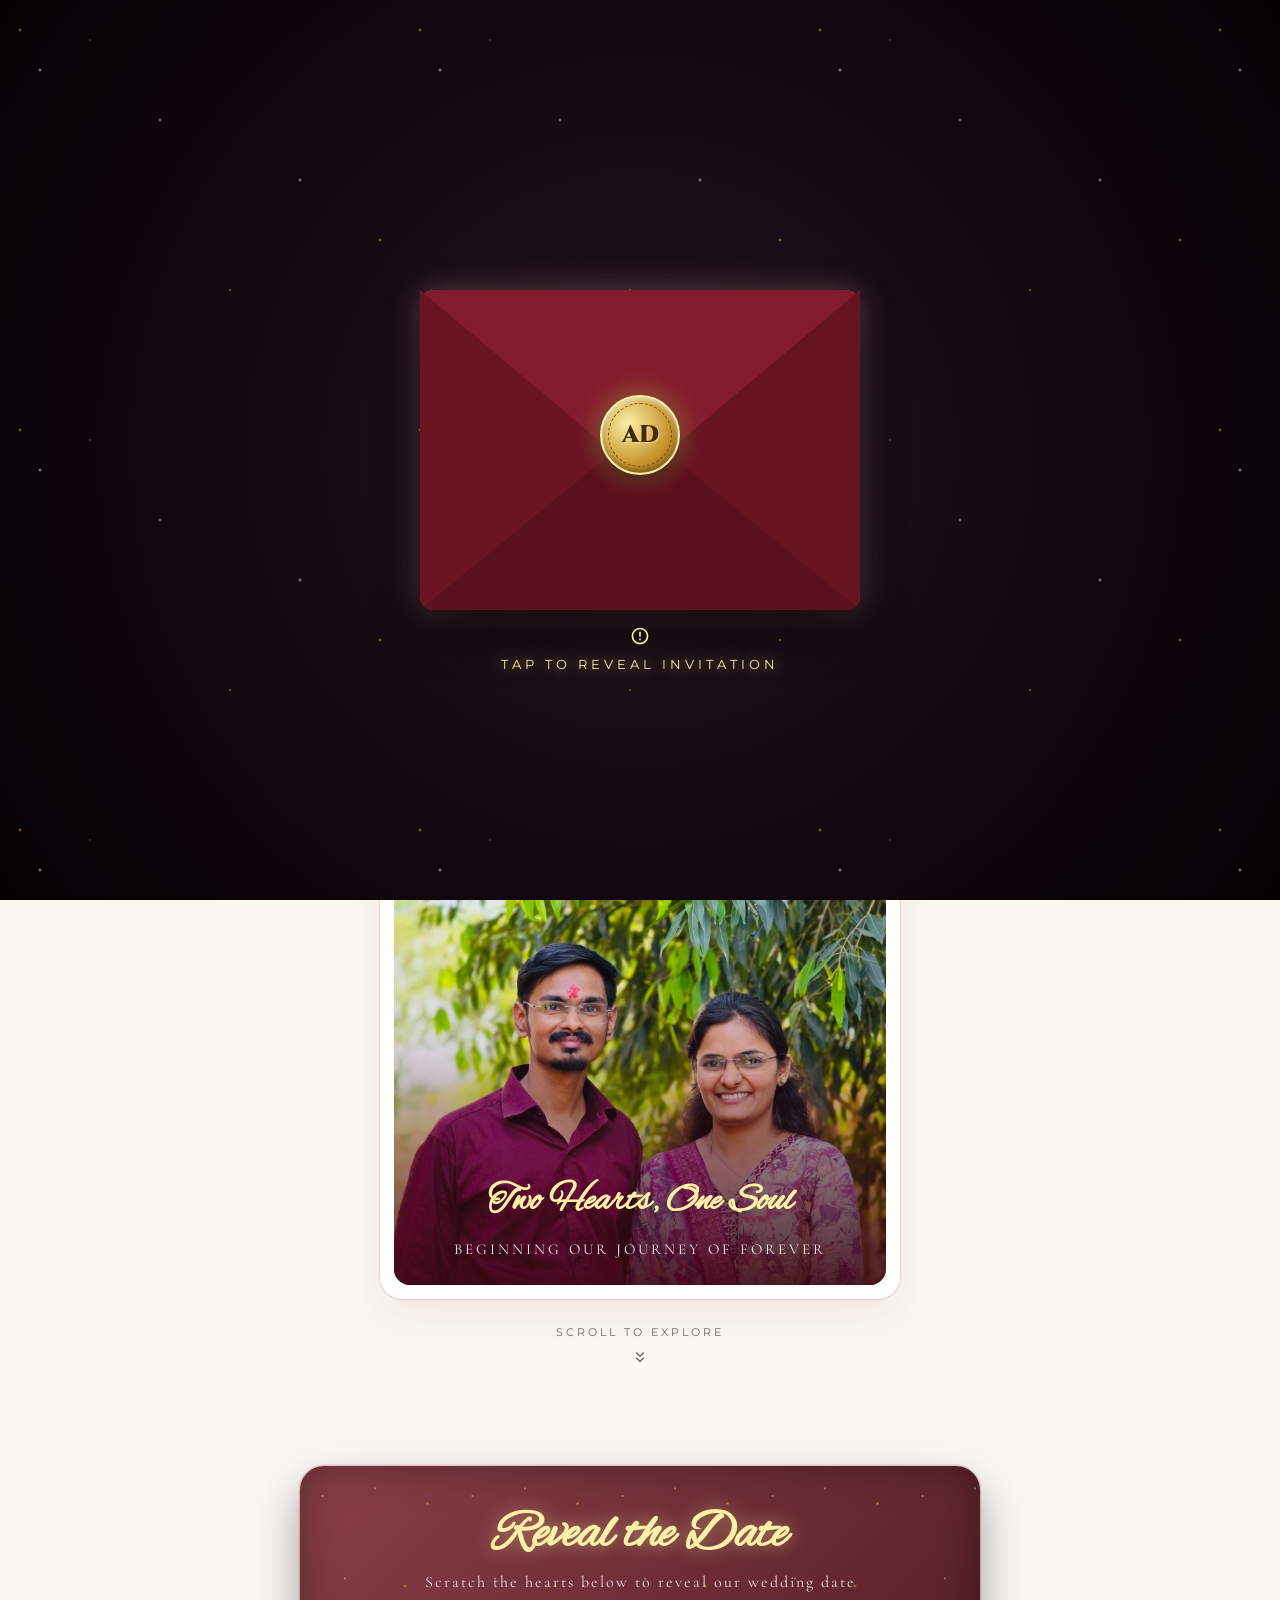
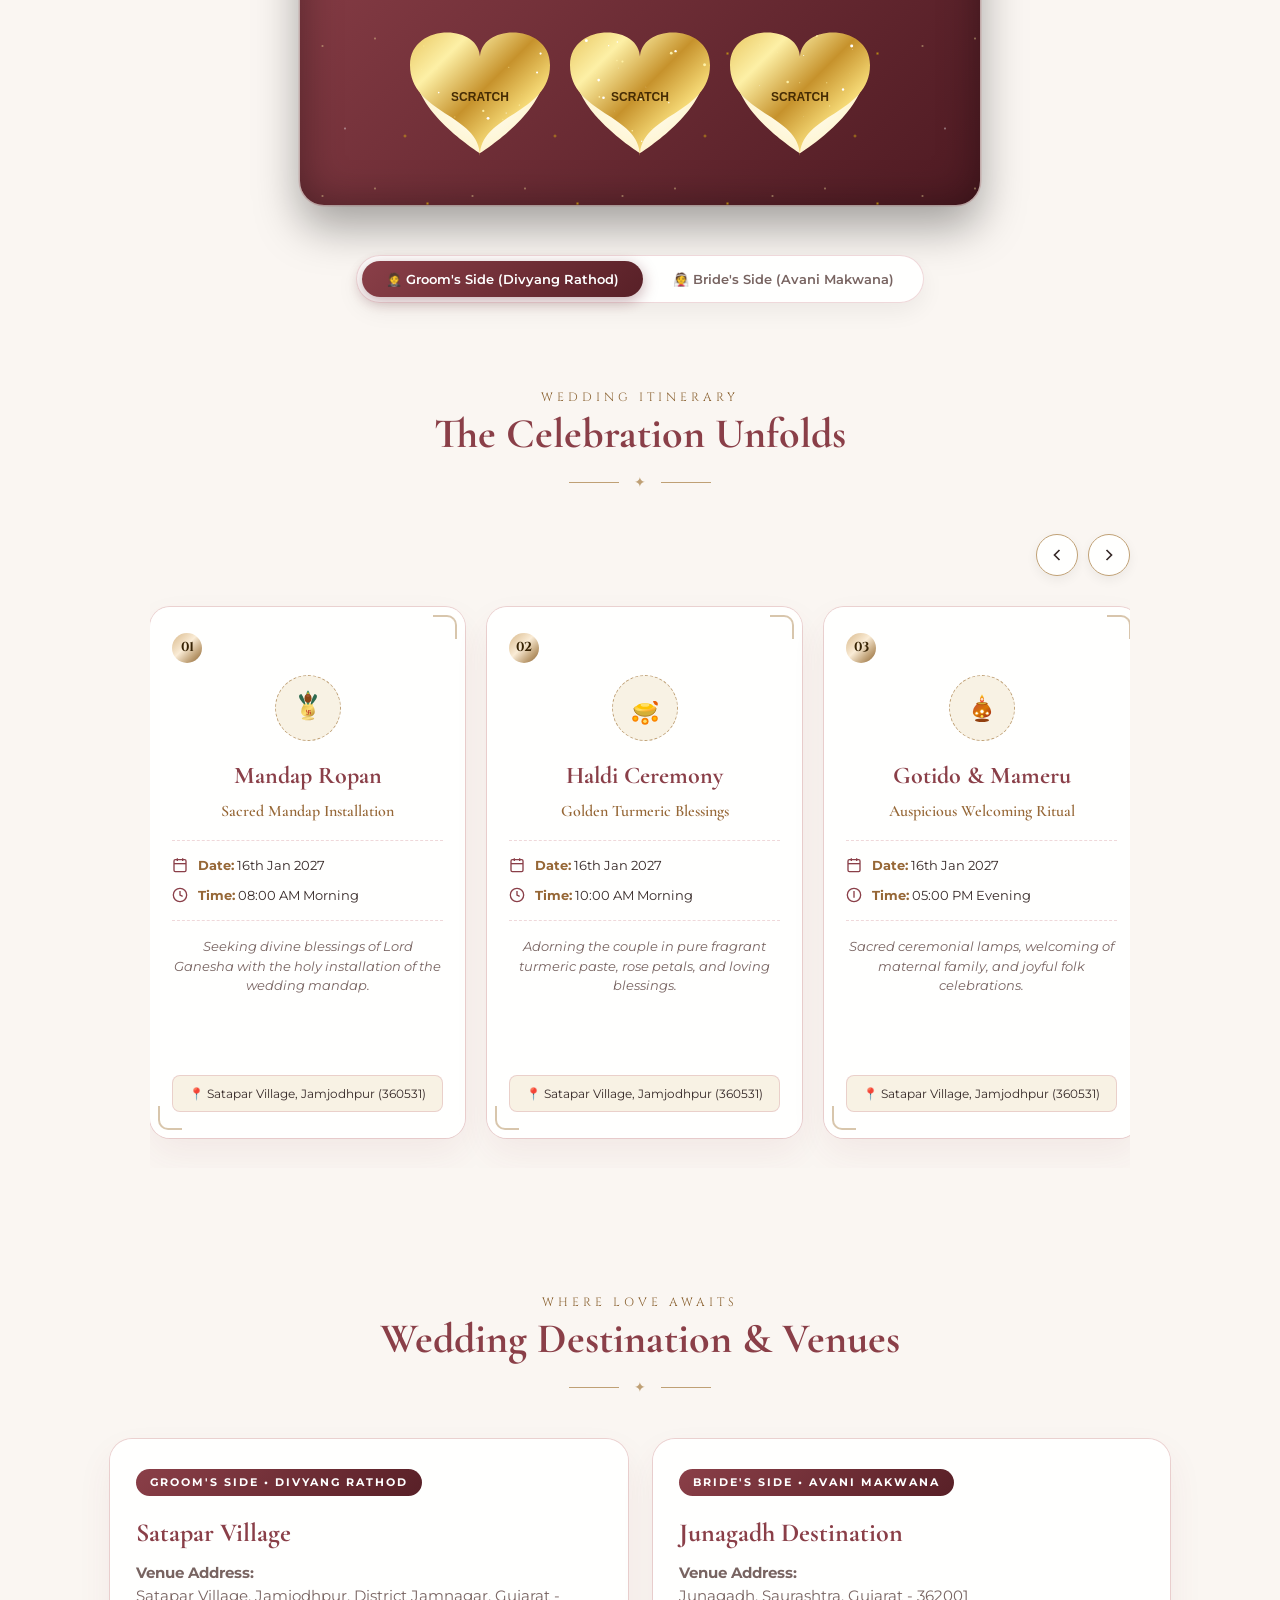
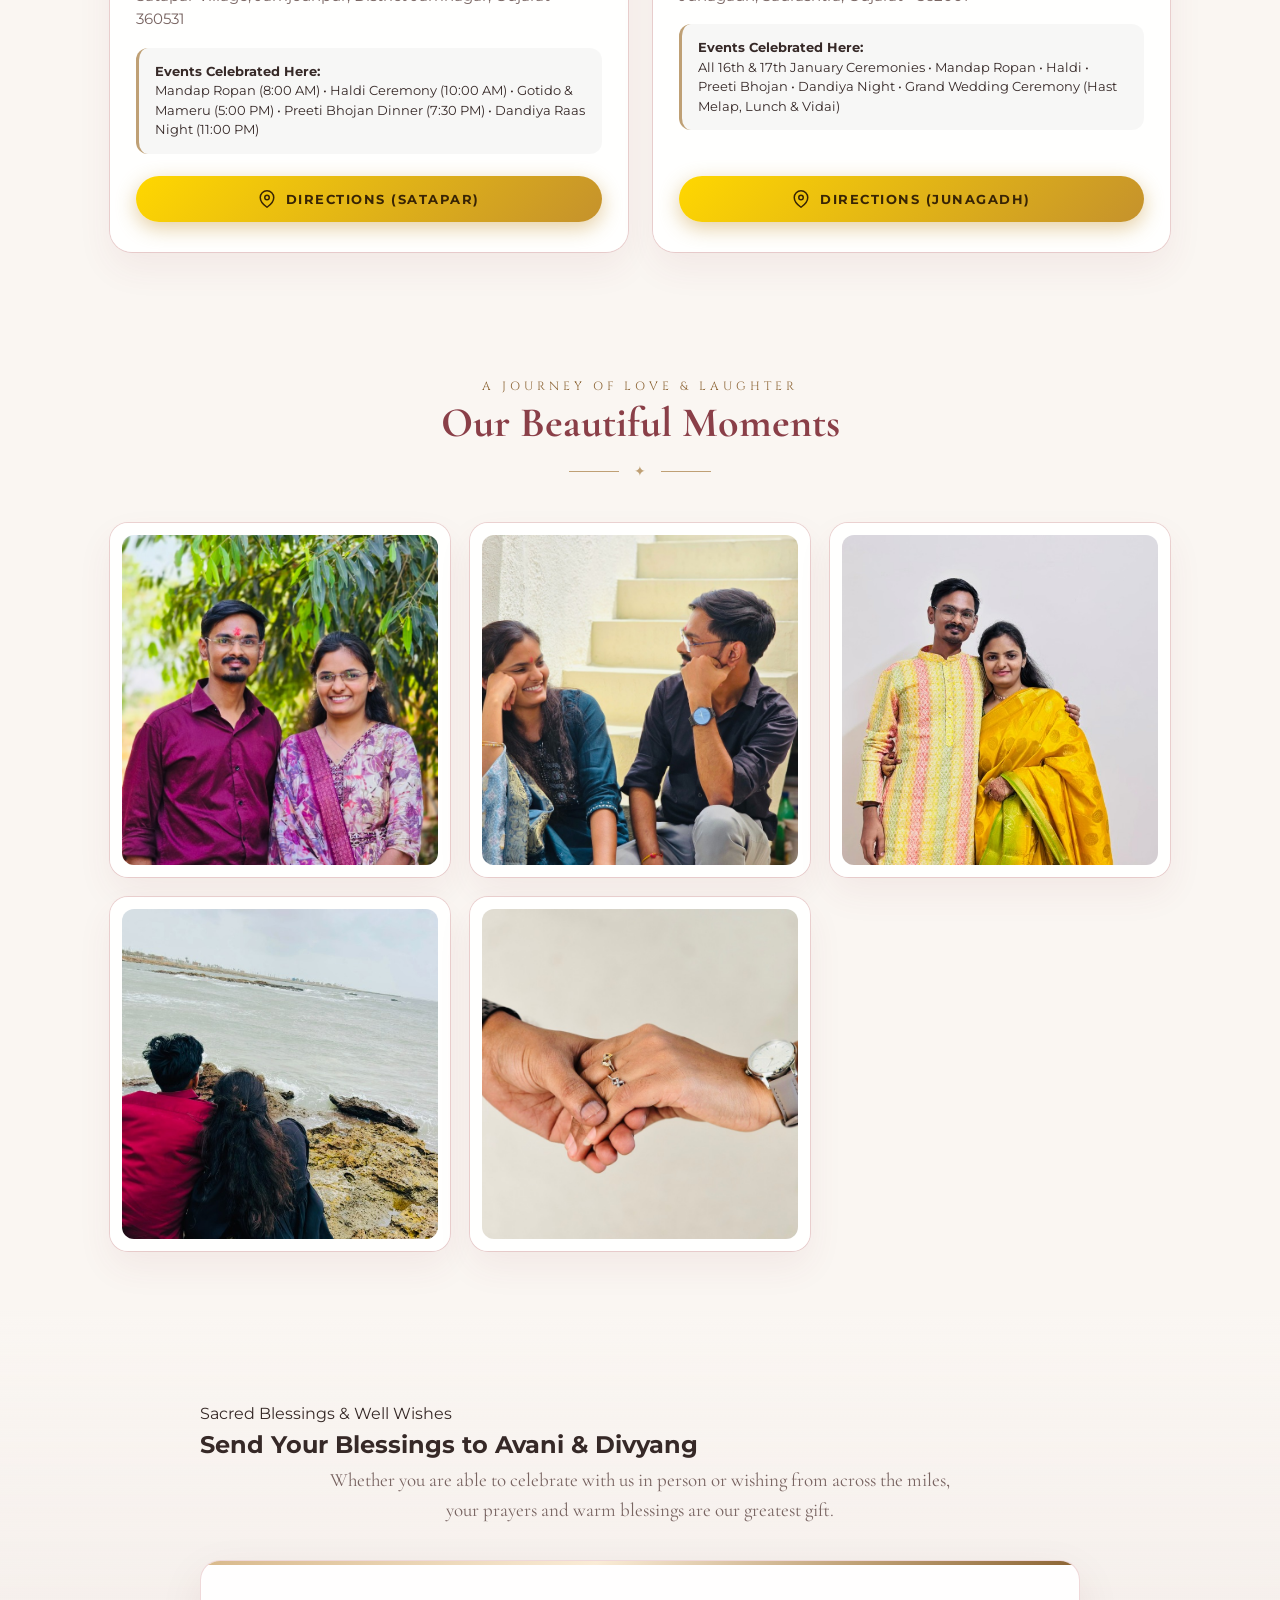
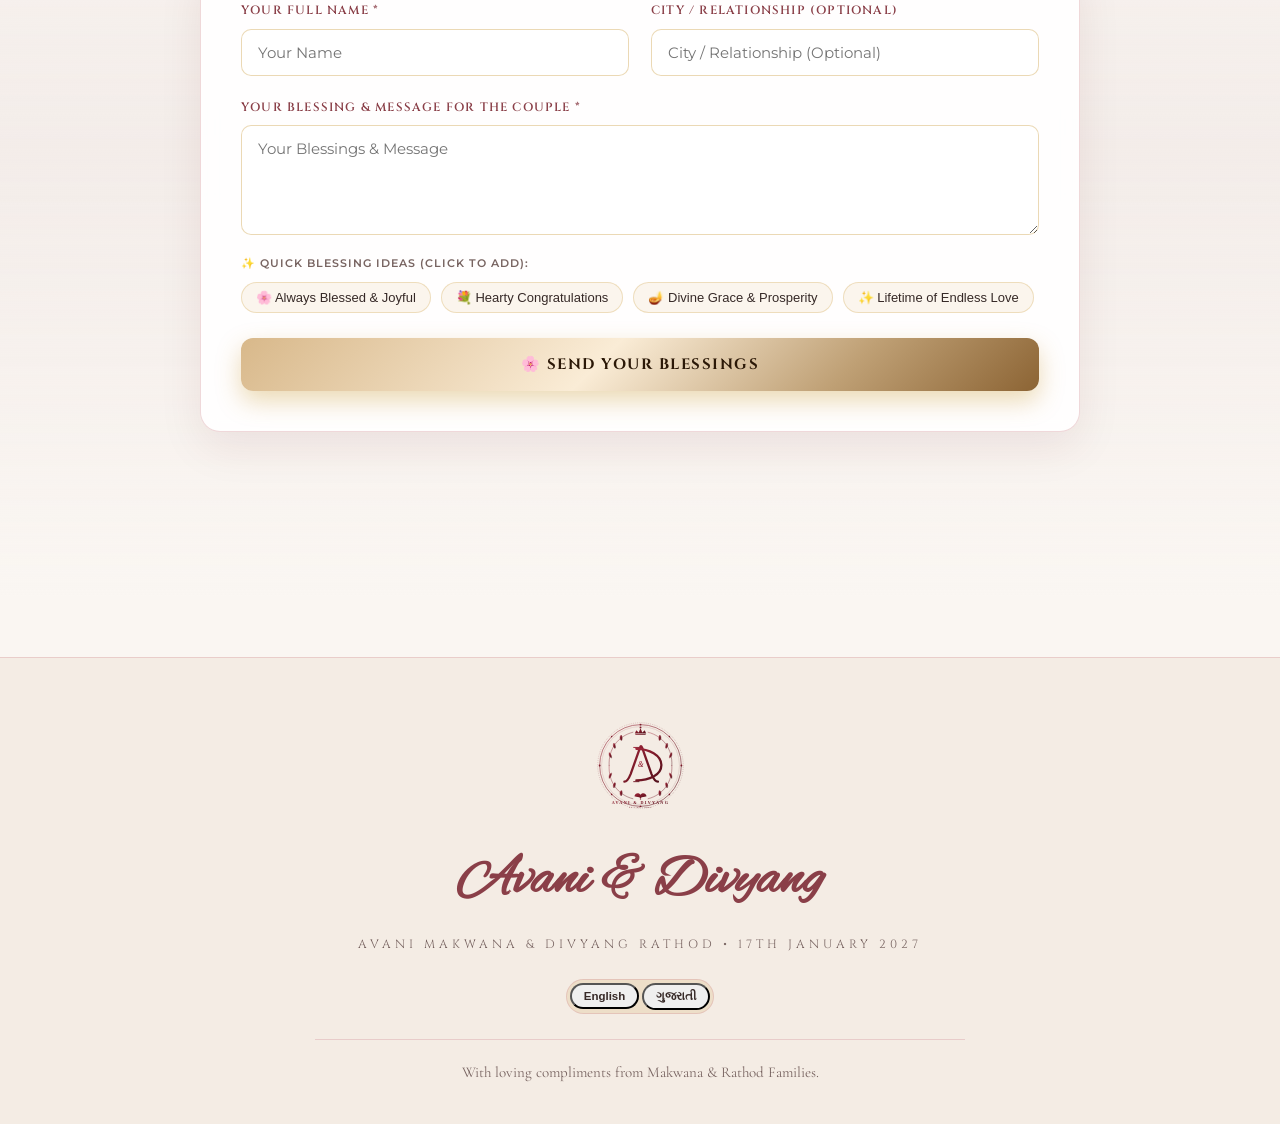
==== commit c99b958b: "Remove audio and music player from landing page" ====
--- a/index.html
+++ b/index.html
@@ -13,21 +13,6 @@
   <link rel="stylesheet" href="css/scratch.css">
 </head>
 <body>
-
-  <!-- Audio Element -->
-  <audio id="wedding-audio" loop preload="auto">
-    <source src="assets/audio/wedding_music.m4a" type="audio/mp4">
-  </audio>
-
-  <!-- Floating Audio Controller (Bottom Right) -->
-  <button id="audio-toggle" class="audio-toggle-float paused" aria-label="Toggle background music" title="Wedding Shehnai & Melody">
-    <div class="audio-waves">
-      <span class="audio-wave-bar"></span>
-      <span class="audio-wave-bar"></span>
-      <span class="audio-wave-bar"></span>
-      <span class="audio-wave-bar"></span>
-    </div>
-  </button>
 
   <!-- ======================================================================
        3D ENVELOPE OPENING EXPERIENCE (MODAL OVERLAY)
--- a/css/style.css
+++ b/css/style.css
@@ -217,61 +217,6 @@
   color: var(--gold-primary);
 }
 
-/* Floating Audio Toggle (Bottom Right) */
-.audio-toggle-float {
-  position: fixed;
-  bottom: 24px;
-  right: 24px;
-  z-index: 9999;
-  width: 52px;
-  height: 52px;
-  border-radius: 50%;
-  background: linear-gradient(135deg, var(--pastel-rose), var(--royal-wine));
-  border: 2px solid var(--pastel-champagne);
-  color: #fff;
-  cursor: pointer;
-  box-shadow: 0 8px 25px rgba(138, 63, 72, 0.35);
-  display: flex;
-  align-items: center;
-  justify-content: center;
-  transition: all 0.3s cubic-bezier(0.34, 1.56, 0.64, 1);
-}
-
-.audio-toggle-float:hover {
-  transform: scale(1.12);
-  box-shadow: 0 10px 30px rgba(197, 146, 44, 0.6);
-}
-
-.audio-waves {
-  display: flex;
-  align-items: center;
-  gap: 3px;
-  height: 18px;
-}
-
-.audio-wave-bar {
-  width: 3px;
-  height: 100%;
-  background: #fff;
-  border-radius: 2px;
-  animation: waveBar 1.2s infinite ease-in-out;
-}
-
-.audio-toggle-float.paused .audio-wave-bar {
-  animation-play-state: paused;
-  height: 4px;
-}
-
-.audio-wave-bar:nth-child(1) { animation-delay: 0.1s; height: 60%; }
-.audio-wave-bar:nth-child(2) { animation-delay: 0.3s; height: 100%; }
-.audio-wave-bar:nth-child(3) { animation-delay: 0.2s; height: 80%; }
-.audio-wave-bar:nth-child(4) { animation-delay: 0.4s; height: 40%; }
-
-@keyframes waveBar {
-  0%, 100% { transform: scaleY(0.3); }
-  50% { transform: scaleY(1); }
-}
-
 /* ==========================================================================
    HERO & AUSPICIOUS INVOCATION SECTION
    ========================================================================== */
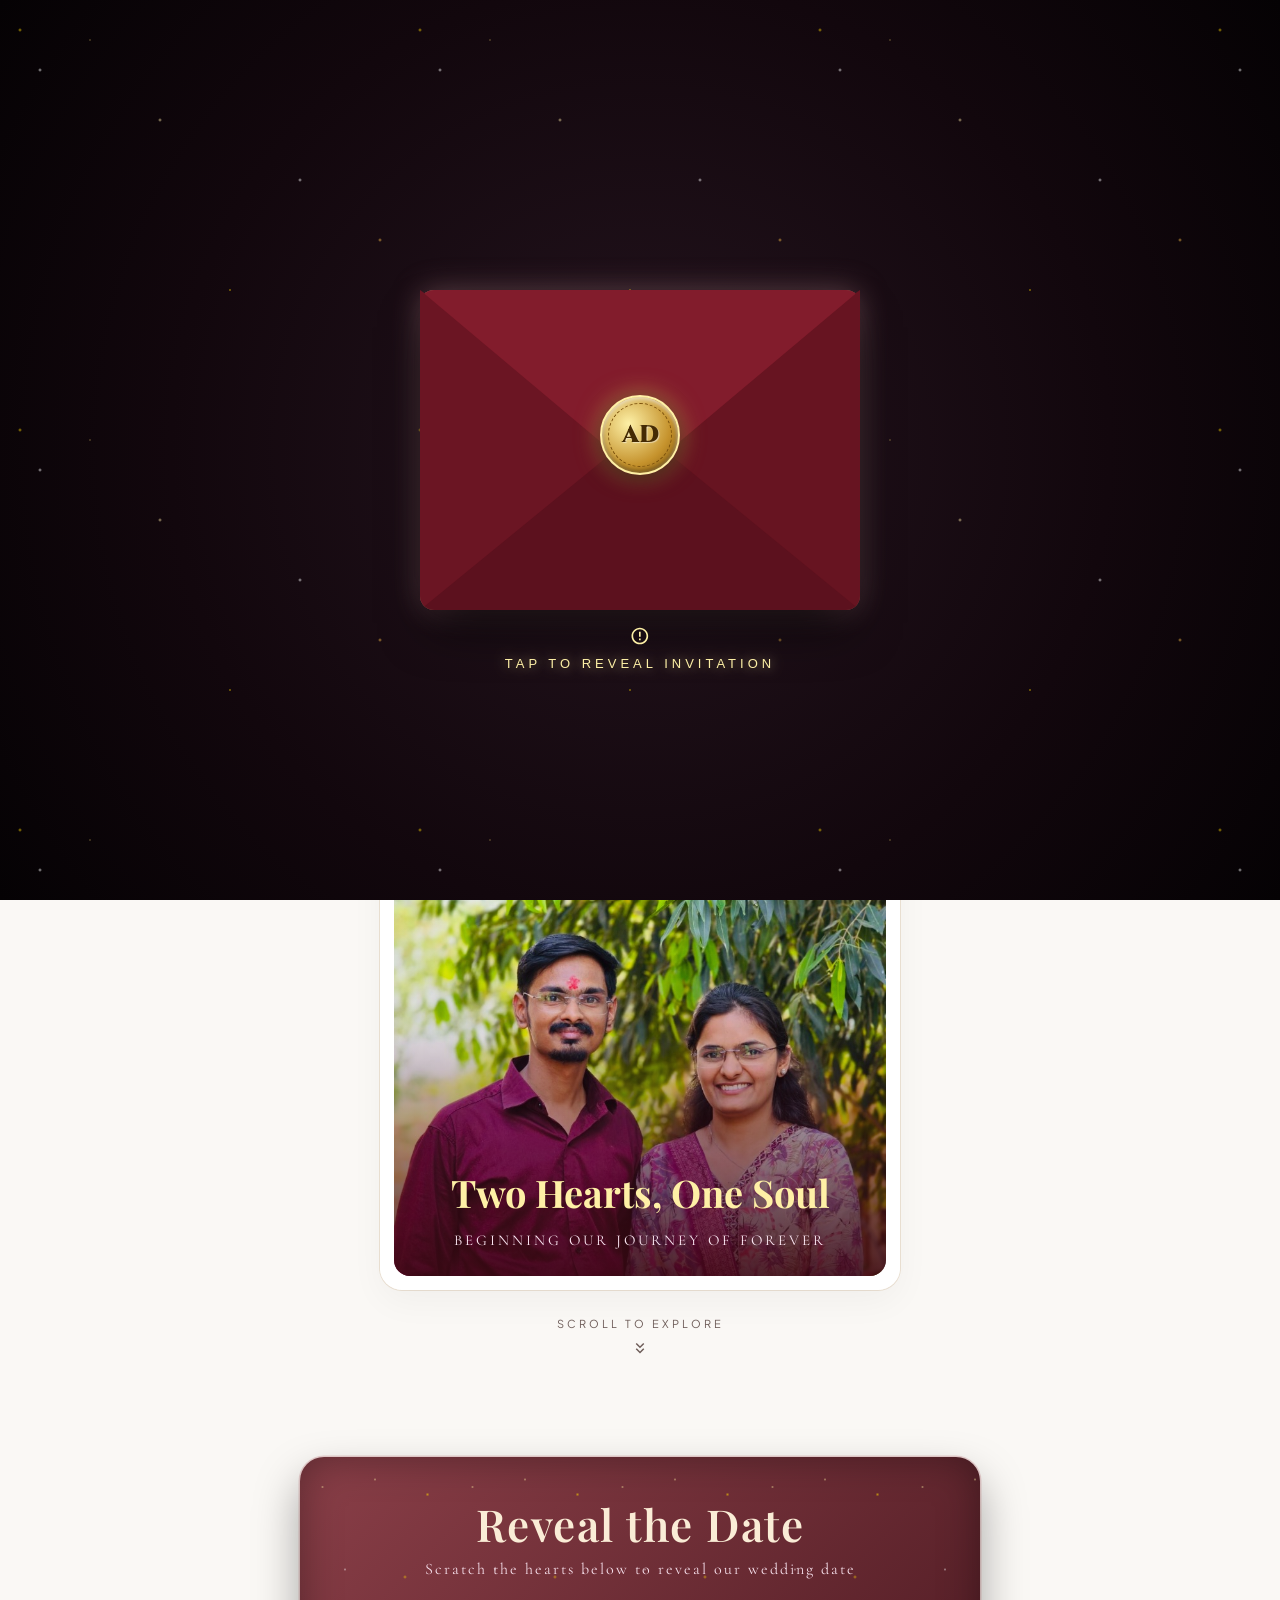
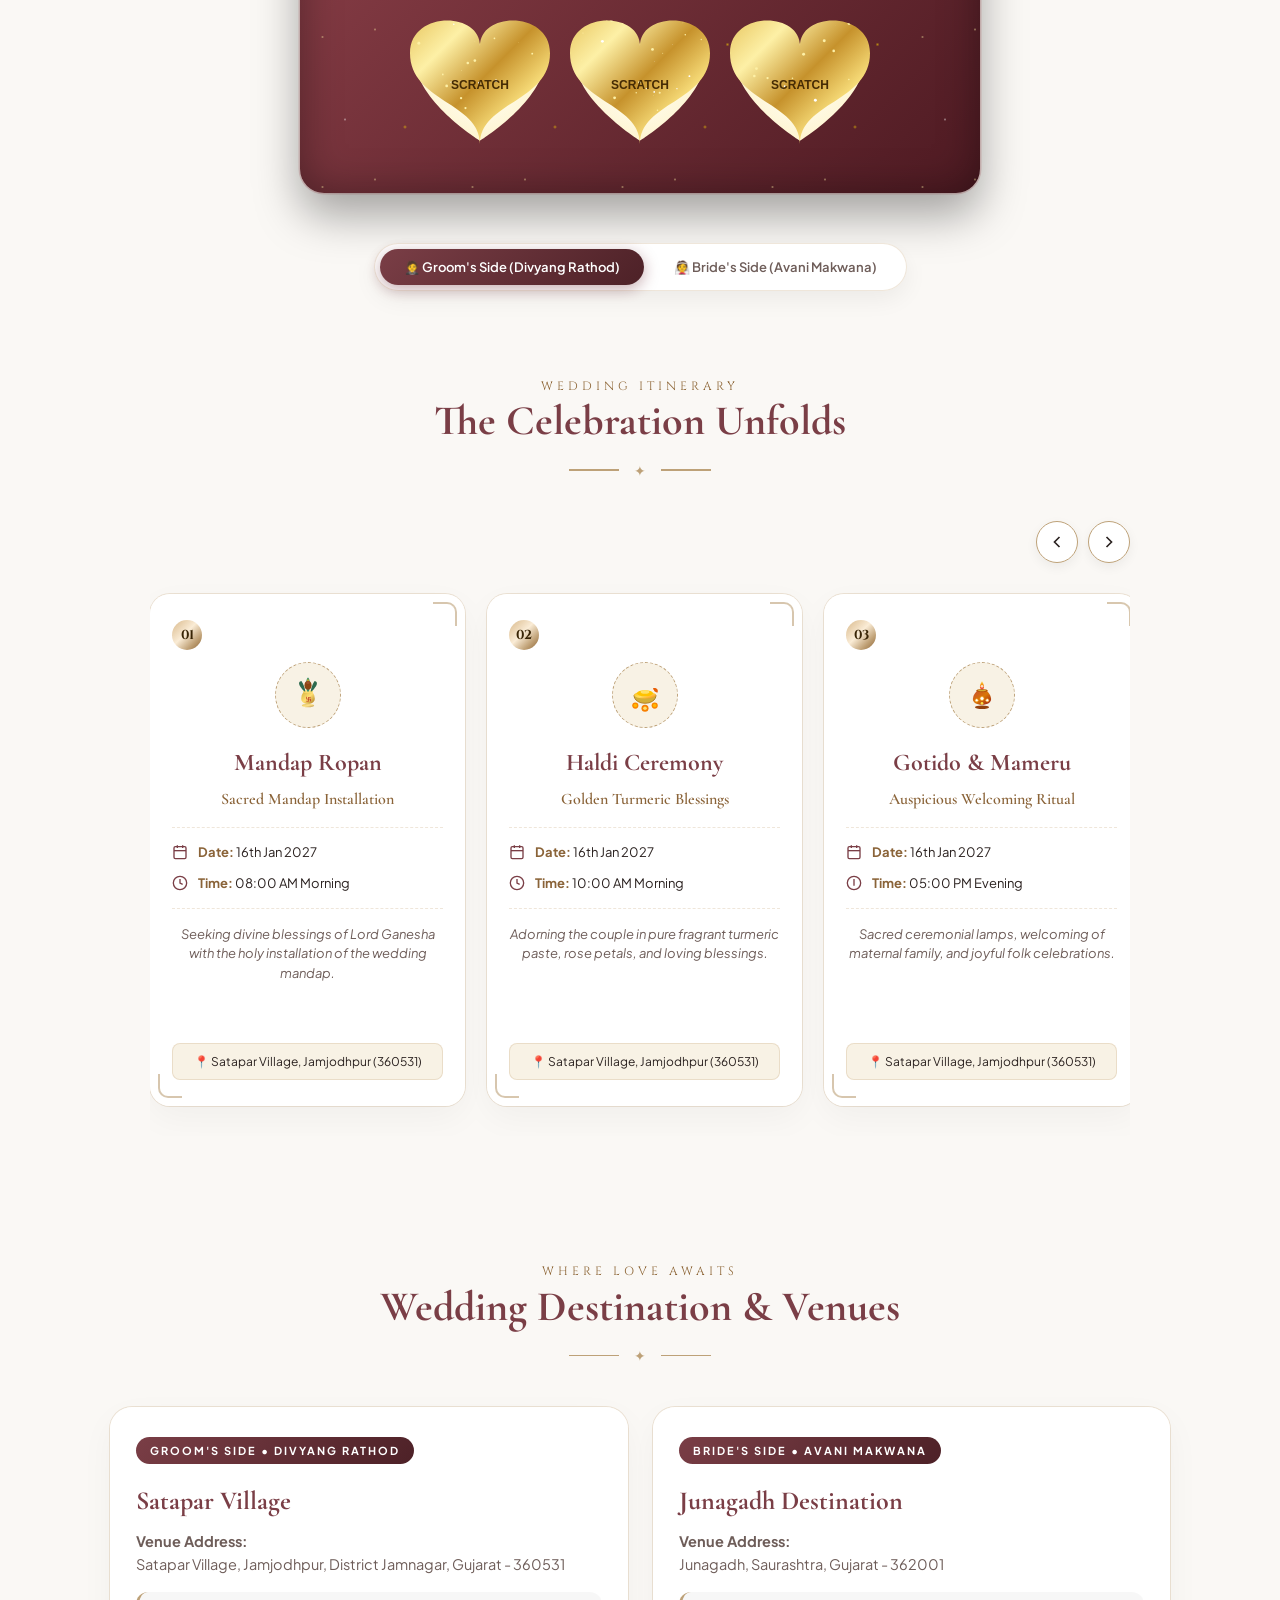
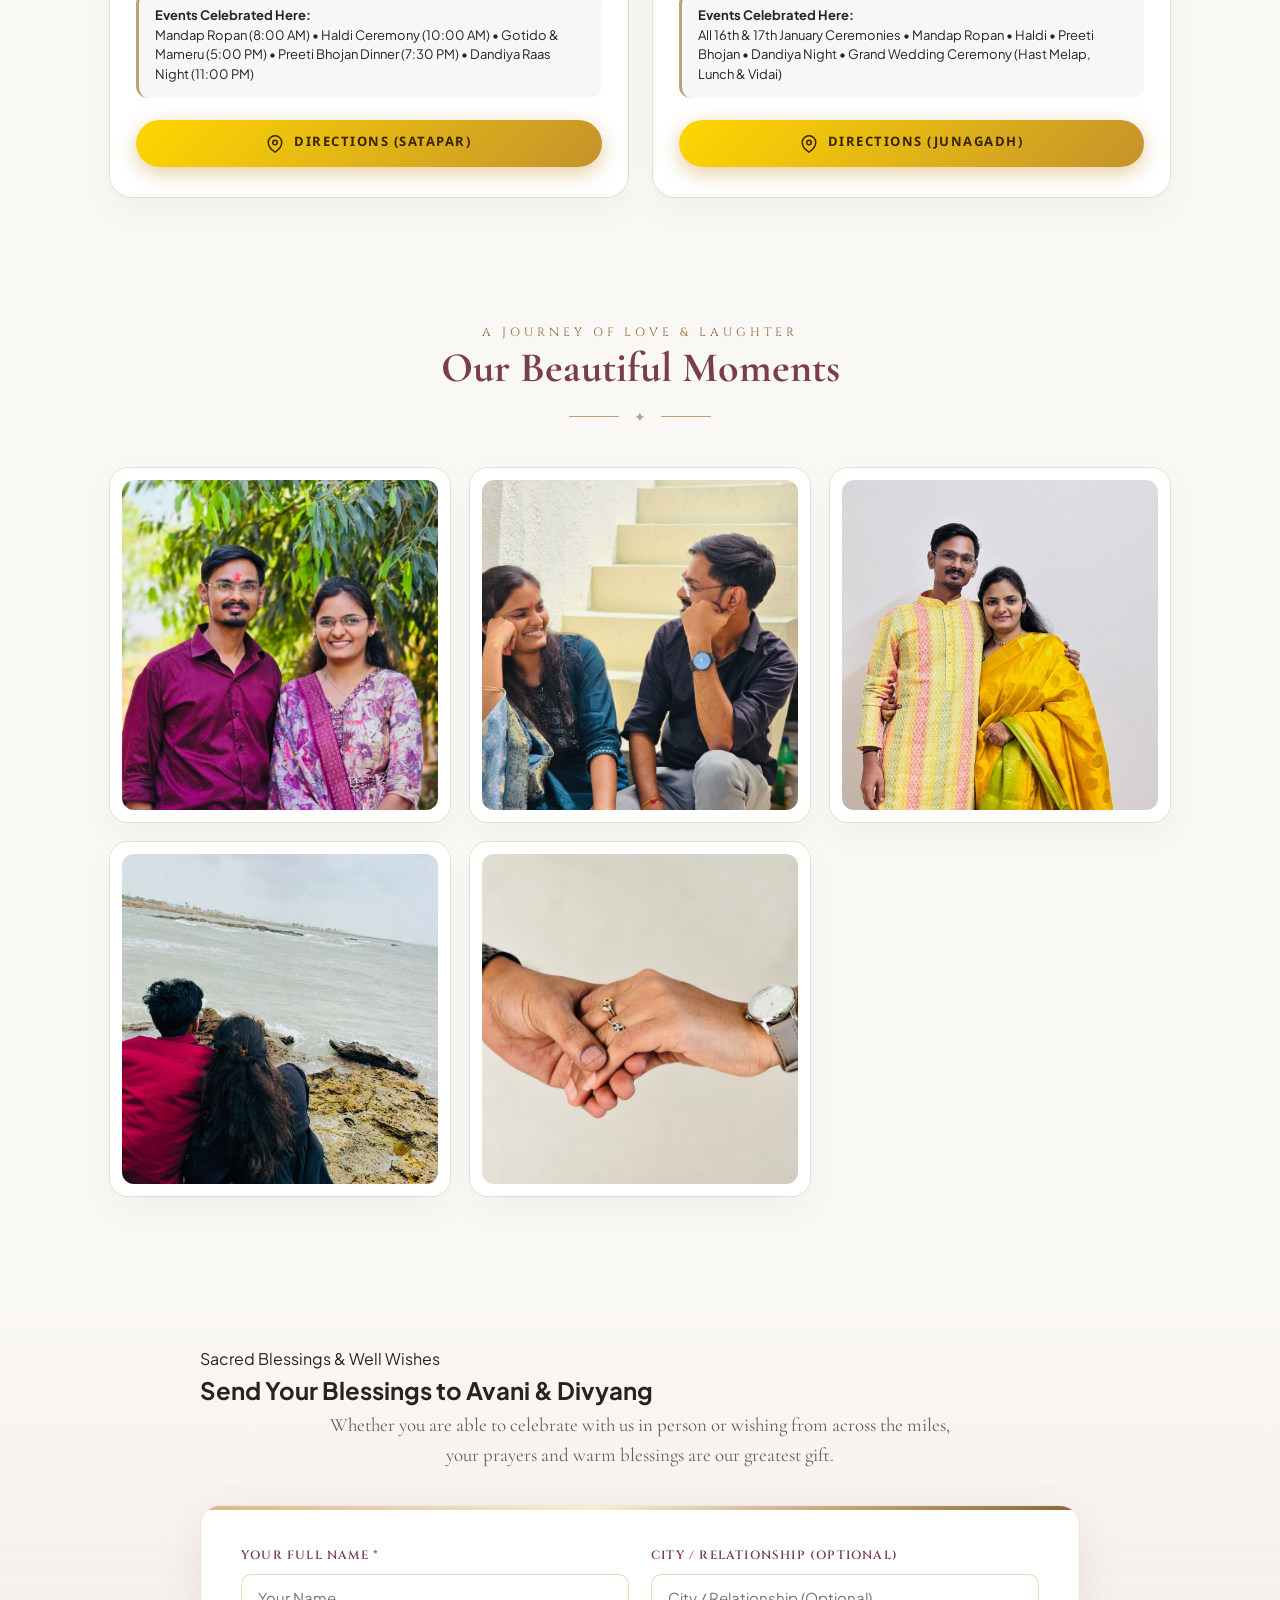
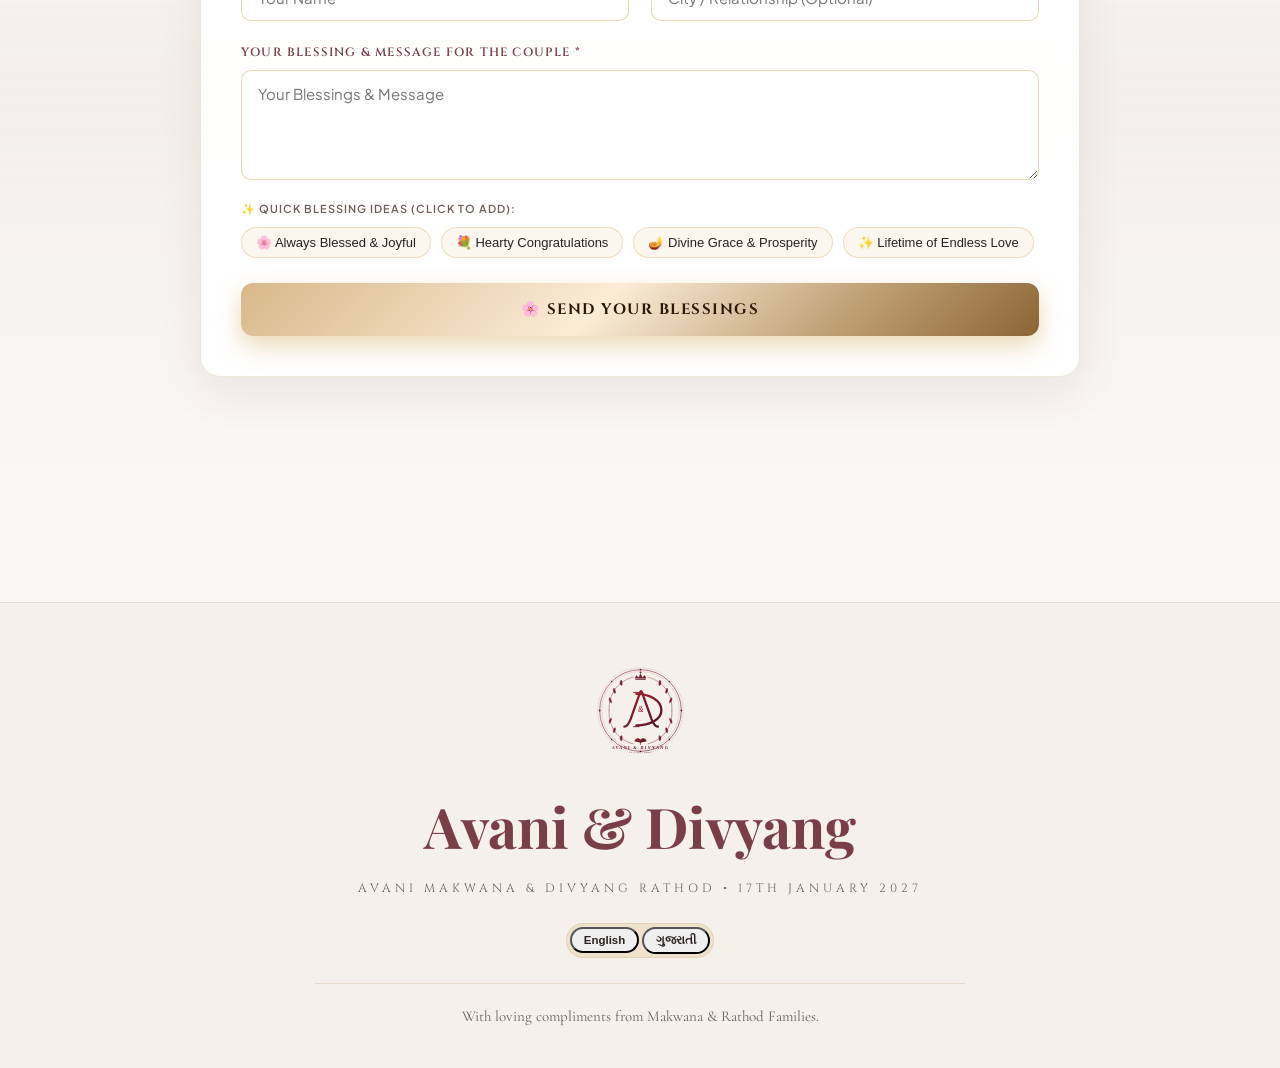
==== commit 082754ae: "Ensure language reflects active page mode while preserving raw input text verbatim" ====
--- a/index.html
+++ b/index.html
@@ -804,19 +804,27 @@
               <span class="lang-gu">✨ ઝડપી આશીર્વાદના શબ્દો (ઉમેરવા માટે ક્લિક કરો):</span>
             </div>
             <div class="blessing-chips">
-              <button type="button" class="blessing-chip" data-text="સદા સુખી રહો અને બંનેનું દાંપત્ય જીવન પ્રેમથી મહેકતું રહે! 🌸">
+              <button type="button" class="blessing-chip" 
+                data-text-gu="સદા સુખી રહો અને બંનેનું દાંપત્ય જીવન પ્રેમથી મહેકતું રહે! 🌸"
+                data-text-en="Wishing you both a lifetime of happiness, peace, and eternal joy! 🌸">
                 <span class="lang-en">🌸 Always Blessed &amp; Joyful</span>
                 <span class="lang-gu">🌸 સદા સુખી રહો!</span>
               </button>
-              <button type="button" class="blessing-chip" data-text="ખૂબ ખૂબ અભિનંદન અને સુખી જીવનની મંગલકામનાઓ! 💐">
+              <button type="button" class="blessing-chip" 
+                data-text-gu="ખૂબ ખૂબ અભિનંદન અને સુખી જીવનની મંગલકામનાઓ! 💐"
+                data-text-en="Heartiest congratulations on your auspicious wedding! May you always smile together. 💐">
                 <span class="lang-en">💐 Hearty Congratulations</span>
                 <span class="lang-gu">💐 ખૂબ ખૂબ મંગલકામનાઓ!</span>
               </button>
-              <button type="button" class="blessing-chip" data-text="શ્રી ગણેશજી અને કુળદેવી આપના જીવનમાં સદા સુખ, શાંતિ અને સમૃદ્ધિ આપે! 🪔">
+              <button type="button" class="blessing-chip" 
+                data-text-gu="શ્રી ગણેશજી અને કુળદેવી આપના જીવનમાં સદા સુખ, શાંતિ અને સમૃદ્ધિ આપે! 🪔"
+                data-text-en="May Lord Ganesha guide, protect, and bless your union with eternal prosperity. 🪔">
                 <span class="lang-en">🪔 Divine Grace &amp; Prosperity</span>
                 <span class="lang-gu">🪔 શ્રી ગણેશજી સદા રક્ષા કરે!</span>
               </button>
-              <button type="button" class="blessing-chip" data-text="Wishing Divyang &amp; Avani a lifetime of endless love, togetherness and beautiful memories! ✨">
+              <button type="button" class="blessing-chip" 
+                data-text-gu="દિવ્યાંગ અને અવનીને સાત જનમનું સુખી દાંપત્યજીવન પ્રાપ્ત થાય એવી અંતરની મંગલકામનાઓ! ✨"
+                data-text-en="Wishing Divyang &amp; Avani a lifetime of endless love, togetherness and beautiful memories! ✨">
                 <span class="lang-en">✨ Lifetime of Endless Love</span>
                 <span class="lang-gu">✨ સાત જનમનું સુખી બંધન!</span>
               </button>
--- a/css/style.css
+++ b/css/style.css
@@ -1,50 +1,51 @@
 /* ==========================================================================
-   ROYAL WEDDING INVITATION LUXURY STYLESHEET (V2 - ENHANCED THEME & FONTS)
+   ROYAL WEDDING INVITATION - DECENT & SMOOTH MODERN PASTEL THEME
    Avani Makwana & Divyang Rathod | 17th January 2027
    ========================================================================== */
 
-@import url('https://fonts.googleapis.com/css2?family=Alex+Brush&family=Cinzel:wght@400;600;700;900&family=Cinzel+Decorative:wght@700&family=Cormorant+Garamond:ital,wght@0,400;0,600;0,700;1,400;1,600&family=Montserrat:wght@300;400;500;600;700&family=Noto+Sans+Gujarati:wght@300;400;500;600;700&family=Noto+Serif+Gujarati:wght@400;600;700;900&display=swap');
+@import url('https://fonts.googleapis.com/css2?family=Cinzel:wght@500;600;700&family=Cormorant+Garamond:ital,wght@0,400;0,500;0,600;0,700;1,400;1,600&family=Playfair+Display:ital,wght@0,500;0,600;0,700;1,400;1,600&family=Plus+Jakarta+Sans:wght@300;400;500;600;700&family=Noto+Serif+Gujarati:wght@400;500;600;700;800&family=Noto+Sans+Gujarati:wght@400;500;600&display=swap');
 
 :root {
-  /* Modern Luxury Pastel Wedding Palette */
-  --pastel-rose: #d89fa3;
-  --pastel-rose-light: #fdf2f2;
-  --pastel-rose-deep: #8a3f48;
+  /* Decent & Smooth Modern Light Pastel Palette */
+  --pastel-rose: #d6a4a9;
+  --pastel-rose-light: #fbf4f4;
+  --pastel-rose-deep: #7a3e46;
   
-  --pastel-sage: #9bb7a3;
-  --pastel-sage-light: #edf4ee;
+  --pastel-sage: #8fa896;
+  --pastel-sage-light: #f0f5f2;
   --pastel-sage-deep: #47634f;
   
-  --pastel-peach: #f5cfb8;
+  --pastel-peach: #f3d7c8;
   --pastel-champagne: #caa87a;
-  --pastel-gradient: linear-gradient(135deg, #d89fa3 0%, #f5cfb8 50%, #caa87a 100%);
+  --pastel-gradient: linear-gradient(135deg, #f0cfcb 0%, #fae6da 50%, #dfcaa7 100%);
   
-  --gold-primary: #bfa075;
-  --gold-light: #faecd6;
+  --gold-primary: #bda178;
+  --gold-light: #fbf6ec;
   --gold-dark: #8c6434;
   --gold-gradient: linear-gradient(135deg, #d8b88a 0%, #faecd6 45%, #bfa075 75%, #8c6434 100%);
   
-  --royal-wine: #8a3f48;
-  --royal-wine-light: #a85860;
-  --royal-wine-dark: #582027;
+  --royal-wine: #7a3e46;
+  --royal-wine-light: #94535c;
+  --royal-wine-dark: #4d2127;
   
-  /* Modern Cashmere & Soft Almond Pastel Ivory */
-  --bg-primary: #faf6f2;
-  --bg-secondary: #f4ece4;
-  --bg-card: rgba(255, 255, 255, 0.92);
+  /* Modern Warm Linen Milk & Soft Cashmere */
+  --bg-primary: #faf8f5;
+  --bg-secondary: #f5f0ea;
+  --bg-card: rgba(255, 255, 255, 0.95);
   
-  --text-main: #362927;
-  --text-muted: #786461;
-  --text-gold: #966736;
+  --text-main: #2b2220;
+  --text-muted: #6e5d59;
+  --text-gold: #8a6338;
   
-  --card-border: rgba(216, 159, 163, 0.4);
-  --card-shadow: 0 16px 36px rgba(138, 63, 72, 0.07);
-  --header-bg: rgba(250, 246, 242, 0.95);
+  --card-border: rgba(197, 166, 124, 0.28);
+  --card-shadow: 0 12px 35px rgba(0, 0, 0, 0.04);
+  --header-bg: rgba(250, 248, 245, 0.96);
 
   --font-serif: 'Cormorant Garamond', 'Noto Serif Gujarati', serif;
-  --font-script: 'Alex Brush', cursive;
+  --font-display: 'Playfair Display', 'Cormorant Garamond', serif;
+  --font-script: 'Playfair Display', 'Cormorant Garamond', serif; /* Clean non-curvy modern serif */
   --font-royal: 'Cinzel', serif;
-  --font-sans: 'Montserrat', 'Noto Sans Gujarati', sans-serif;
+  --font-sans: 'Plus Jakarta Sans', 'Noto Sans Gujarati', sans-serif;
   --font-gujarati: 'Noto Serif Gujarati', serif;
 }
 
@@ -87,14 +88,14 @@
   position: relative;
 }
 
-/* Subtle Royal Damask Watermark */
+/* Subtle Smooth Ambient Lighting */
 body::before {
   content: '';
   position: fixed;
   inset: 0;
-  background-image: 
-    radial-gradient(circle at 15% 15%, rgba(197, 146, 44, 0.05) 0%, transparent 45%),
-    radial-gradient(circle at 85% 85%, rgba(92, 17, 30, 0.05) 0%, transparent 45%);
+  background: 
+    radial-gradient(ellipse 65% 45% at 15% 10%, rgba(243, 215, 200, 0.35) 0%, transparent 70%),
+    radial-gradient(ellipse 65% 45% at 85% 90%, rgba(220, 230, 223, 0.35) 0%, transparent 70%);
   pointer-events: none;
   z-index: 0;
 }
@@ -300,12 +301,13 @@
 }
 
 .couple-names-grand {
-  font-family: var(--font-script);
-  font-size: 82px;
+  font-family: var(--font-display);
+  font-size: 68px;
+  font-weight: 600;
   color: var(--royal-wine);
-  line-height: 1.1;
-  margin-bottom: 8px;
-  text-shadow: 0 2px 12px rgba(92, 17, 30, 0.12);
+  line-height: 1.15;
+  letter-spacing: 2px;
+  margin-bottom: 12px;
 }
 
 body.dark-mode .couple-names-grand {
--- a/css/envelope.css
+++ b/css/envelope.css
@@ -136,10 +136,12 @@
 }
 
 .card-slip .slip-names {
-  font-family: 'Alex Brush', cursive;
-  font-size: 40px;
-  color: #5c111e;
-  line-height: 1.1;
+  font-family: 'Playfair Display', 'Cormorant Garamond', serif;
+  font-size: 32px;
+  font-weight: 600;
+  color: #7a3e46;
+  letter-spacing: 1.5px;
+  line-height: 1.15;
   margin-bottom: 4px;
 }
 
--- a/css/scratch.css
+++ b/css/scratch.css
@@ -40,12 +40,13 @@
 }
 
 .scratch-title {
-  font-family: 'Alex Brush', cursive;
-  font-size: 54px;
-  color: #fef0a6;
+  font-family: 'Playfair Display', 'Cormorant Garamond', serif;
+  font-size: 44px;
+  font-weight: 600;
+  color: #faecd6;
   margin: 0;
-  text-shadow: 0 0 18px rgba(253, 240, 166, 0.45);
-  line-height: 1;
+  letter-spacing: 1.5px;
+  line-height: 1.15;
 }
 
 .scratch-subtitle {
@@ -164,9 +165,11 @@
 }
 
 .celebration-tag {
-  font-family: 'Alex Brush', cursive;
-  font-size: 34px;
-  color: #fbcfe8;
+  font-family: 'Playfair Display', 'Cormorant Garamond', serif;
+  font-size: 26px;
+  font-weight: 500;
+  letter-spacing: 2px;
+  color: #faecd6;
   margin-bottom: 20px;
 }
 
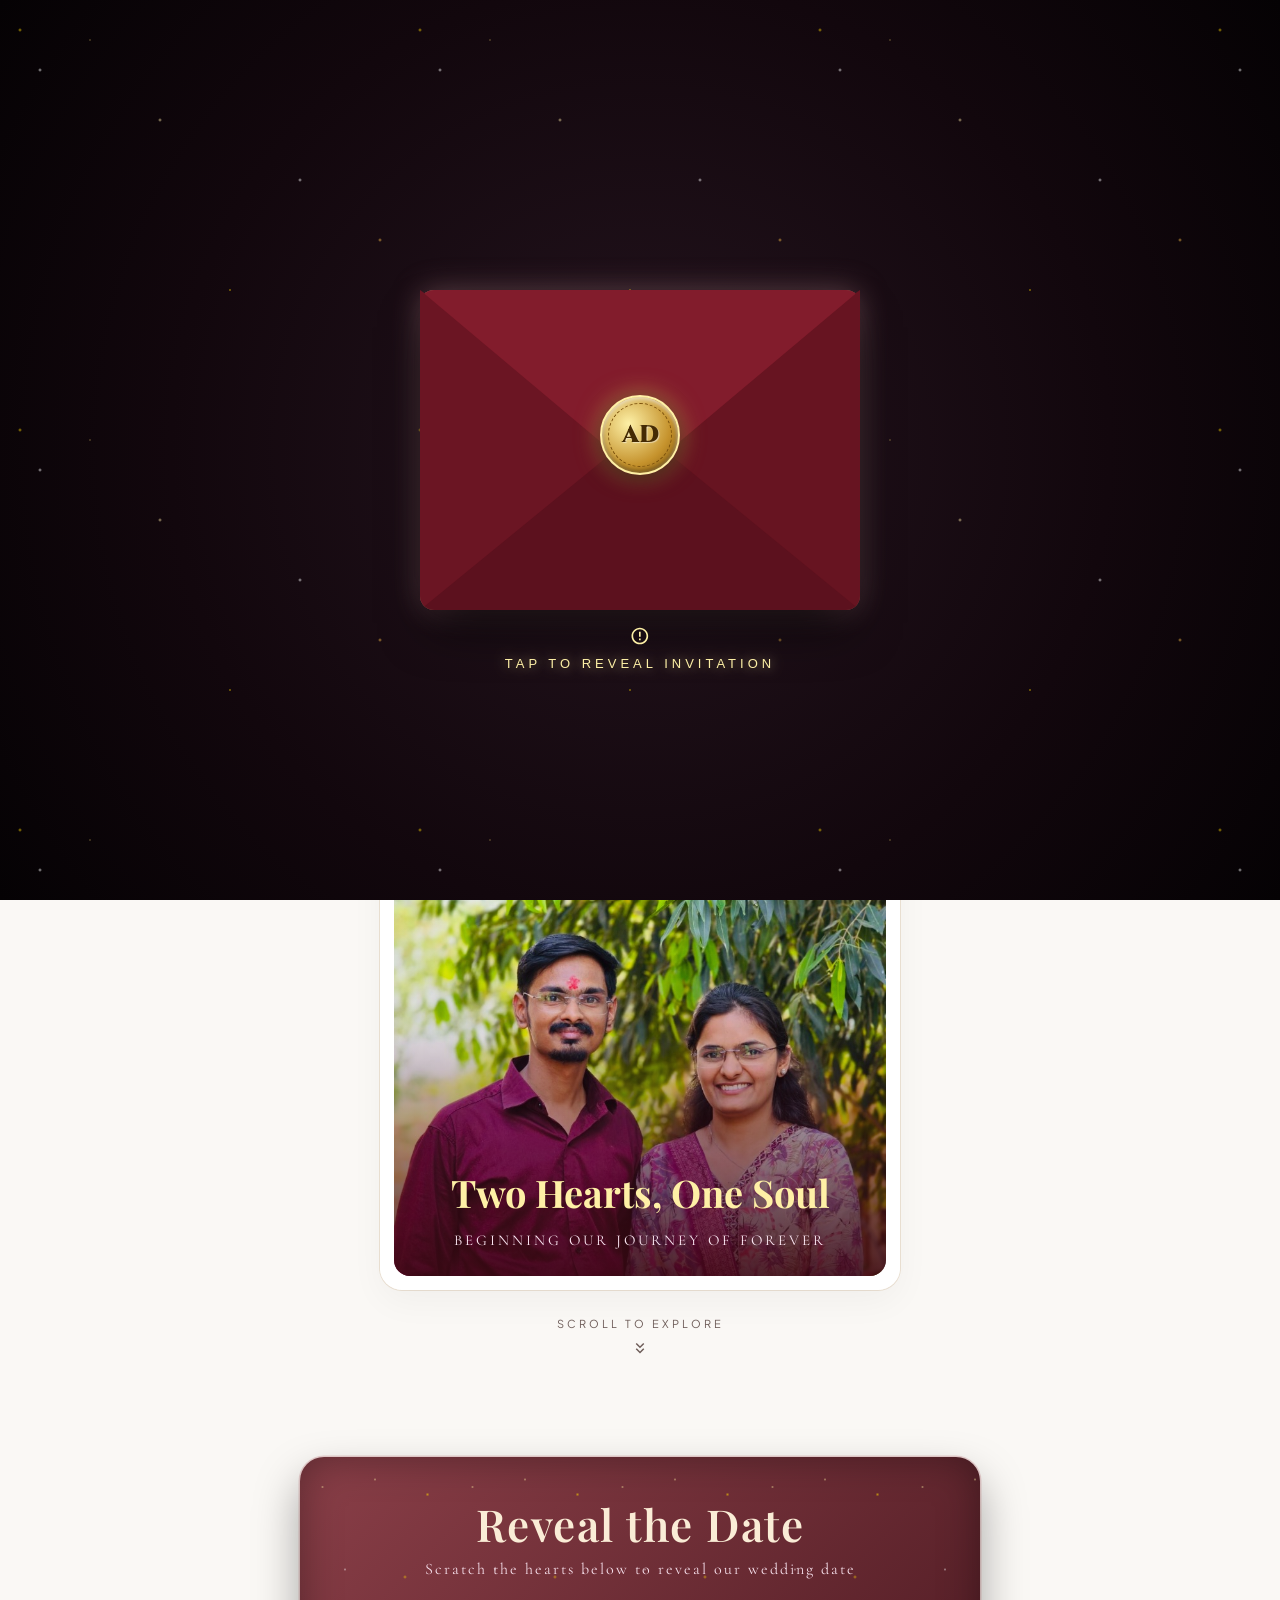
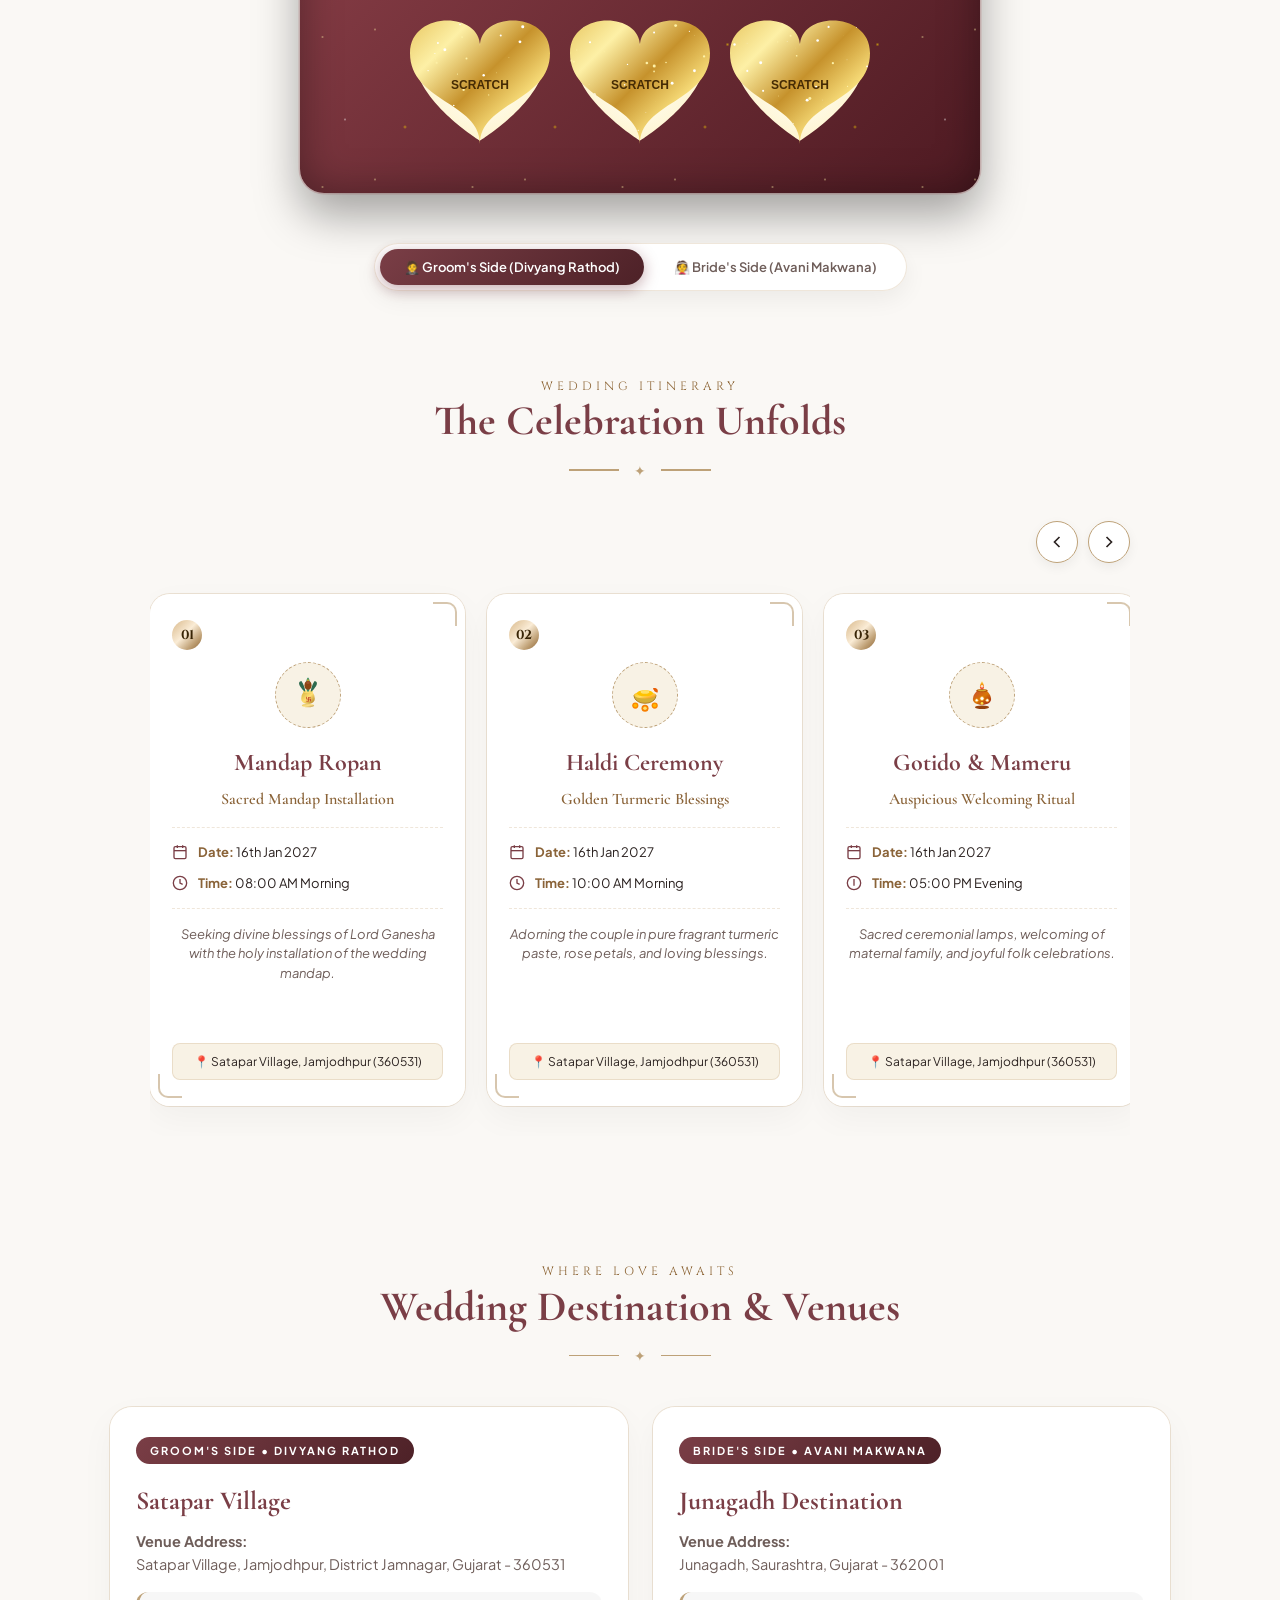
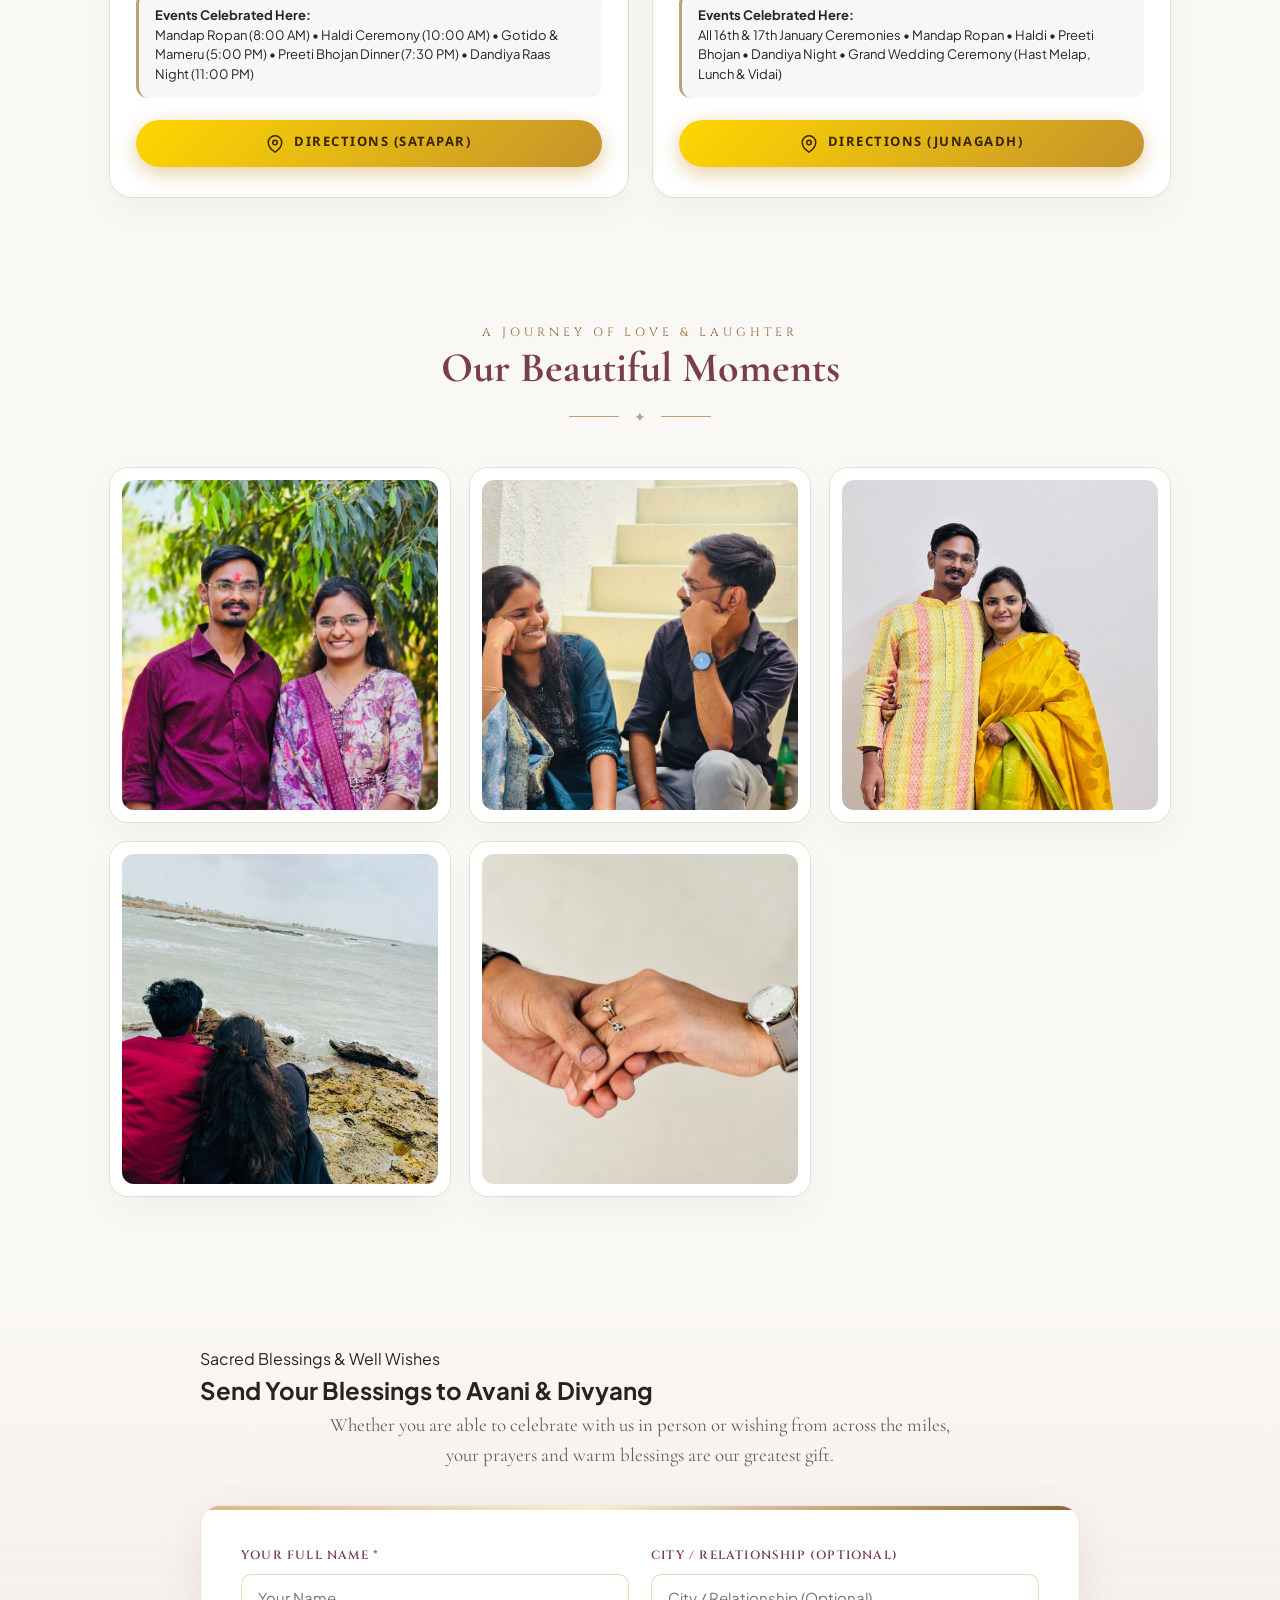
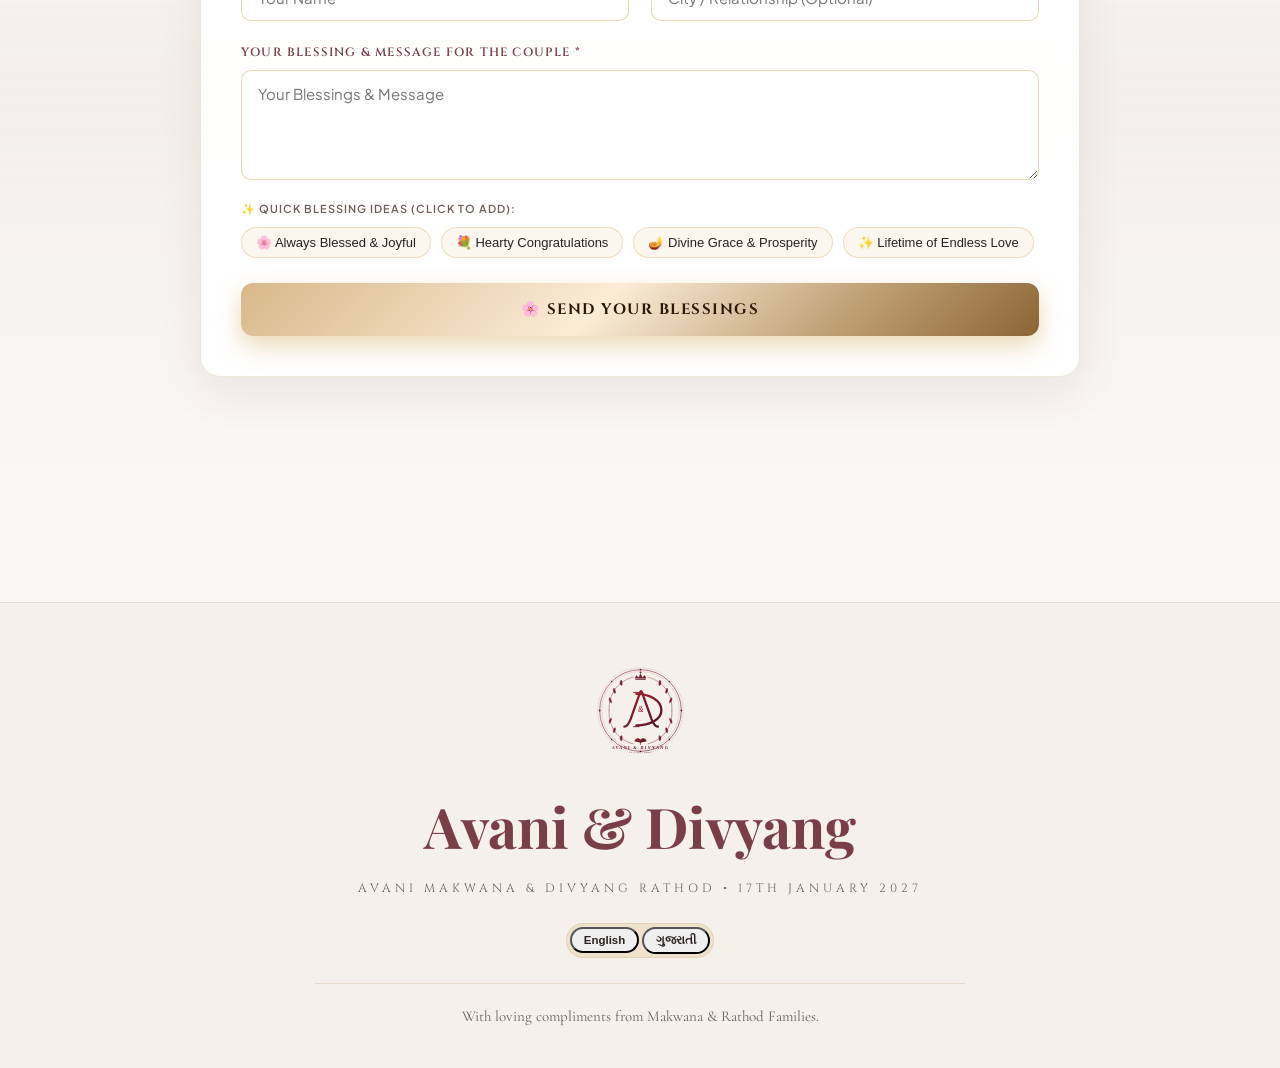
==== commit af1028a7: "Remove dummy data, fix mobile ByteString fetch header issue for iOS and Android, add real-time auto-" ====
--- a/index.html
+++ b/index.html
@@ -889,12 +889,12 @@
     </div>
   </footer>
 
-  <!-- Scripts -->
-  <script src="js/confetti.js"></script>
-  <script src="js/envelope.js"></script>
-  <script src="js/scratch.js"></script>
-  <script src="js/tracker.js"></script>
-  <script src="js/main.js"></script>
-  <script src="js/blessings.js"></script>
+  <!-- Scripts with cache busting to guarantee immediate mobile browser reload -->
+  <script src="js/confetti.js?v=2.2"></script>
+  <script src="js/envelope.js?v=2.2"></script>
+  <script src="js/scratch.js?v=2.2"></script>
+  <script src="js/tracker.js?v=2.2"></script>
+  <script src="js/main.js?v=2.2"></script>
+  <script src="js/blessings.js?v=2.2"></script>
 </body>
 </html>
